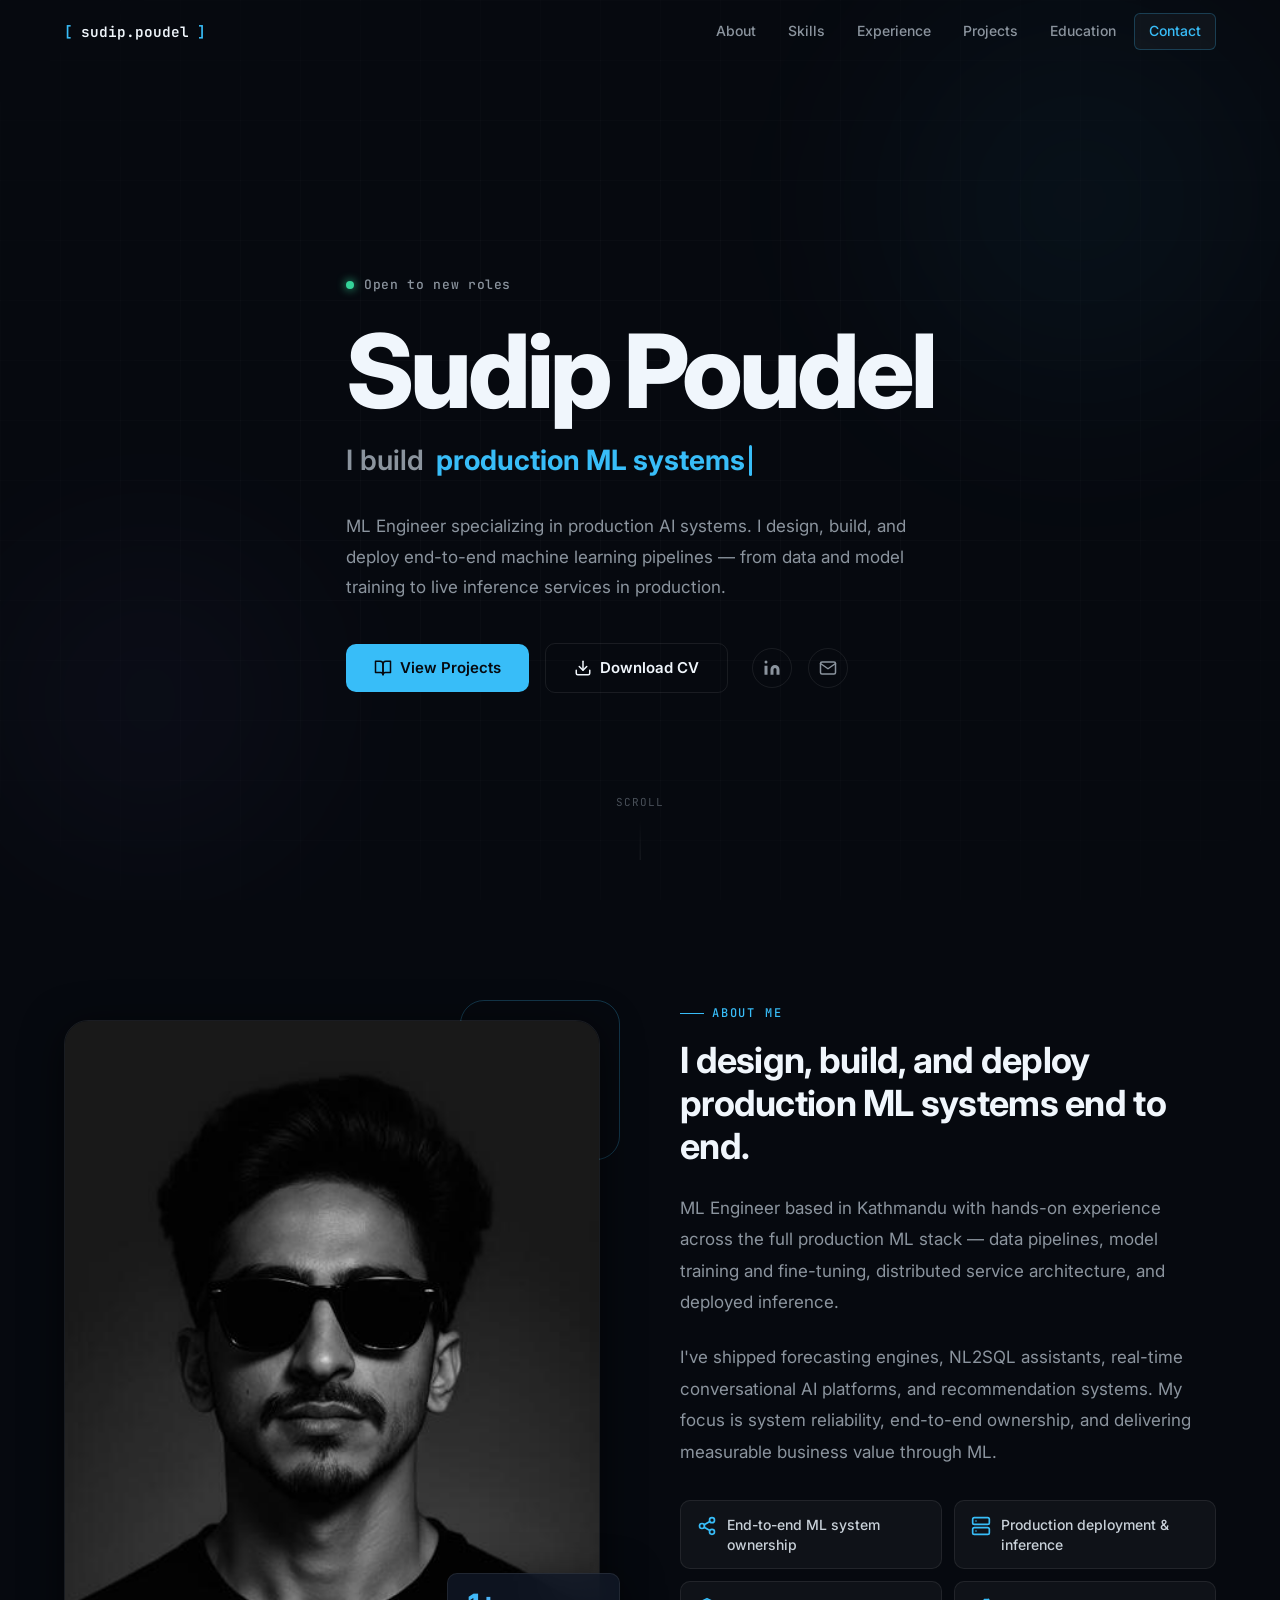
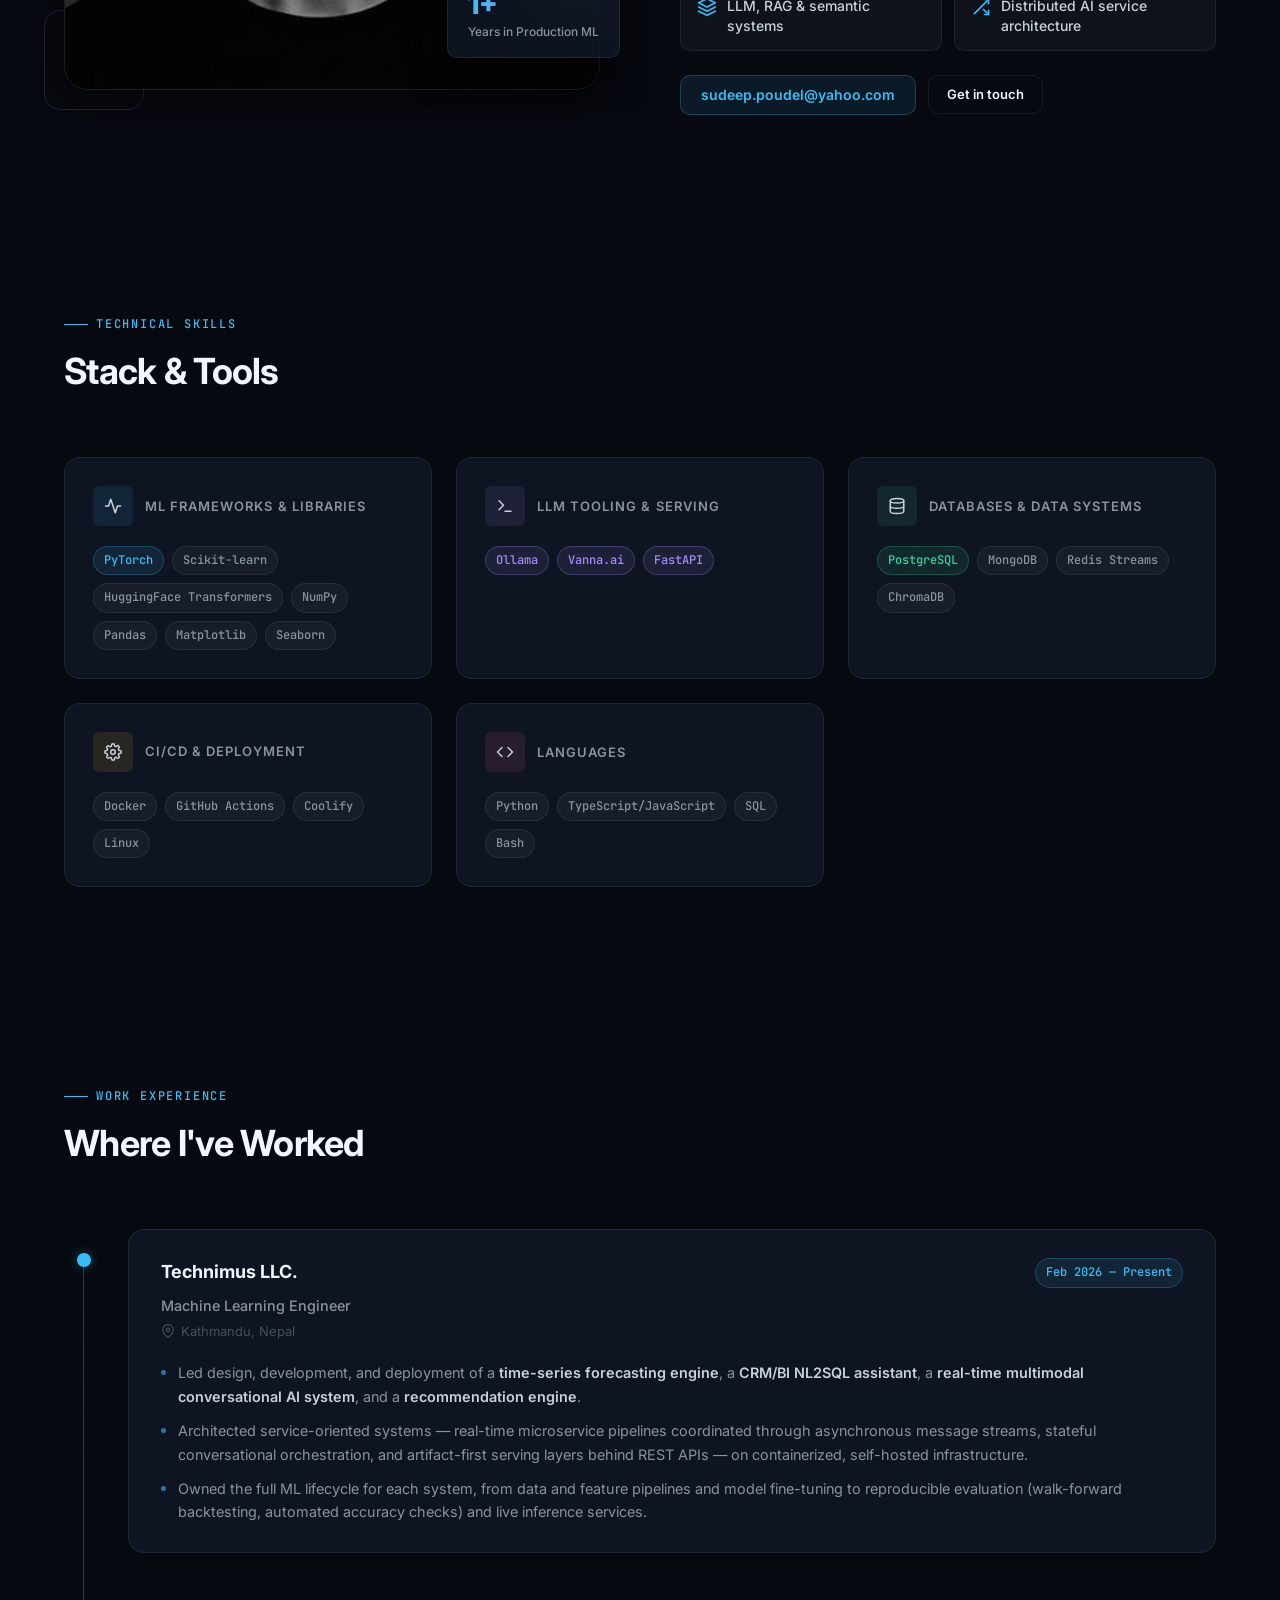
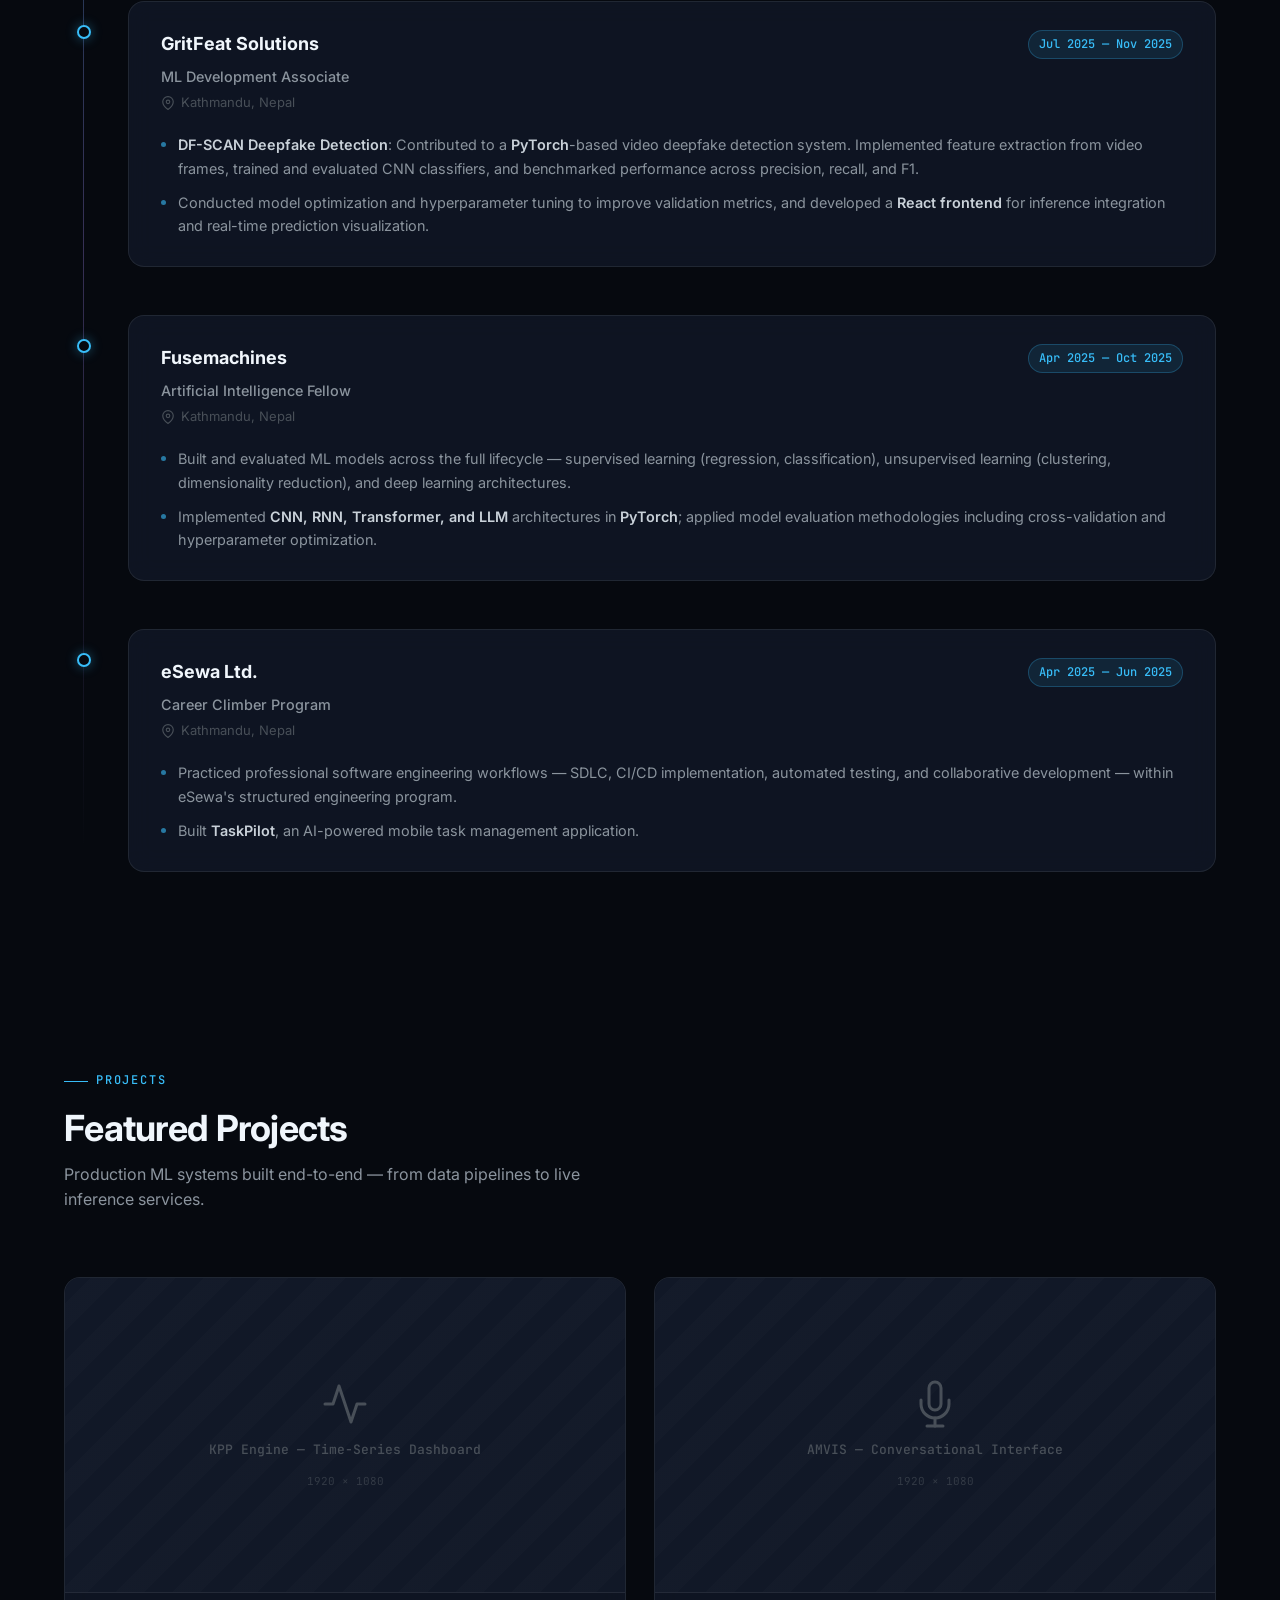
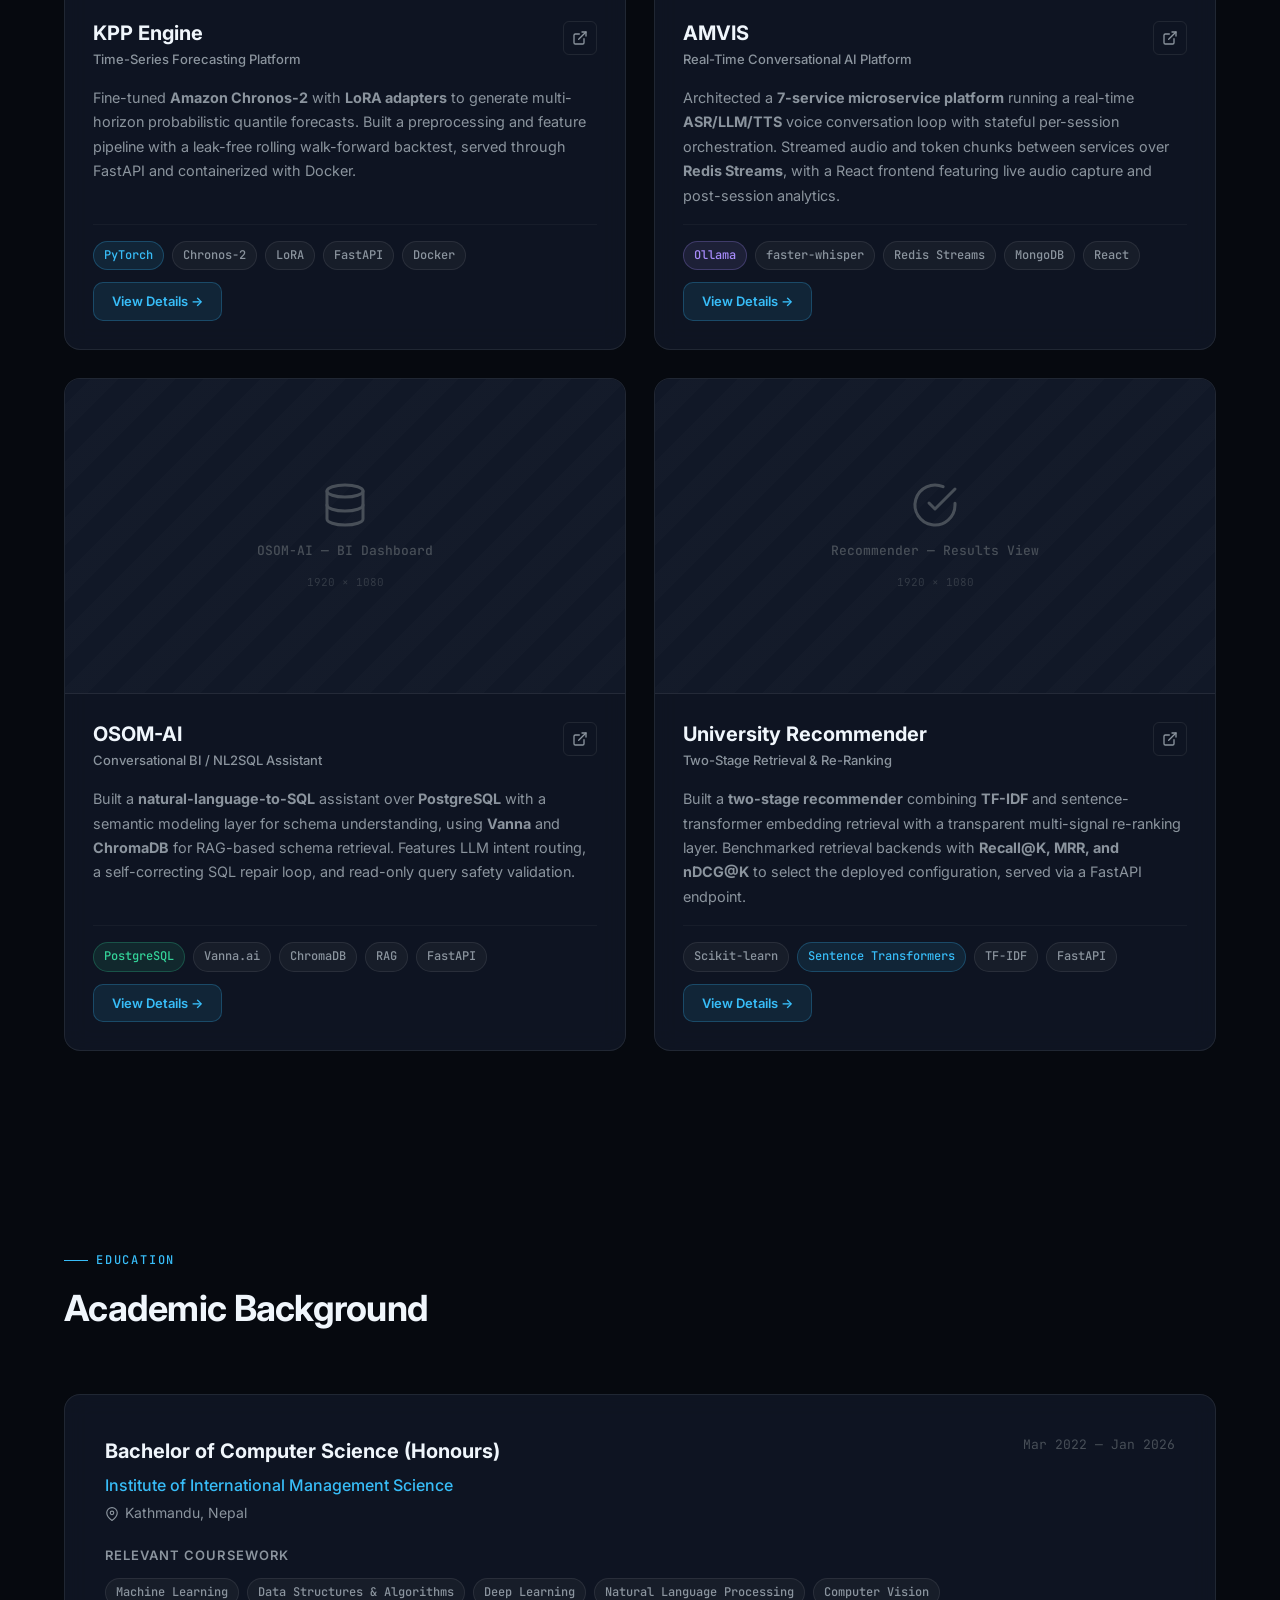
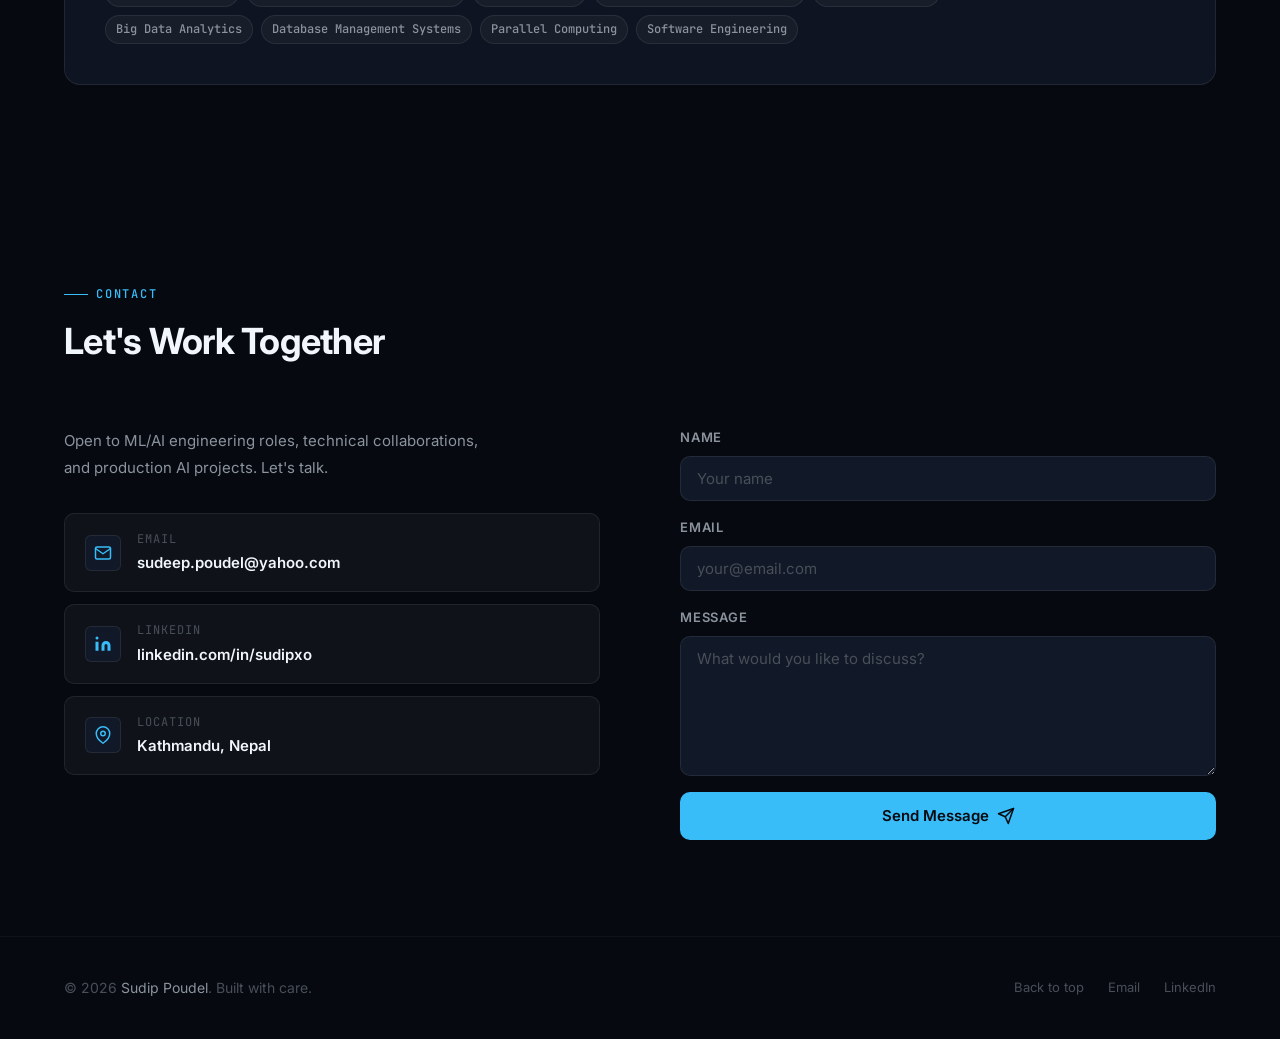
==== index.html @ c15c8e0a "Initial publish: portfolio site Static portfolio for Sudip Poudel — ML Engineer. Includes hero, abou" ====
<!DOCTYPE html>
<html lang="en">
<head>
  <meta charset="UTF-8" />
  <meta name="viewport" content="width=device-width, initial-scale=1.0" />
  <title>Sudip Poudel — Machine Learning Engineer</title>
  <meta name="description" content="ML Engineer specializing in production AI systems — forecasting, NL2SQL, RAG, conversational AI, and recommendation systems. Based in Kathmandu, Nepal." />
  <meta property="og:title" content="Sudip Poudel — Machine Learning Engineer" />
  <meta property="og:description" content="ML Engineer specializing in production AI systems — forecasting, NL2SQL, RAG, conversational AI, and recommendation systems." />
  <meta property="og:type" content="website" />
  <meta property="og:url" content="https://sudipx0.github.io/portfolio" />
  <link rel="preconnect" href="https://fonts.googleapis.com" />
  <link rel="preconnect" href="https://fonts.gstatic.com" crossorigin />
  <link href="https://fonts.googleapis.com/css2?family=Inter:wght@400;500;600;700;800&family=JetBrains+Mono:wght@400;500;600&display=swap" rel="stylesheet" />
  <link rel="stylesheet" href="css/style.css" />
</head>
<body>

  <!-- ============================================================
       NAVIGATION
       ============================================================ -->
  <nav class="nav" id="nav">
    <div class="nav-inner">
      <a href="#hero" class="nav-logo">
        <span class="bracket">[</span>sudip.poudel<span class="bracket">]</span>
      </a>
      <div class="nav-links">
        <a href="#about">About</a>
        <a href="#skills">Skills</a>
        <a href="#experience">Experience</a>
        <a href="#projects">Projects</a>
        <a href="#education">Education</a>
        <a href="#contact" class="nav-cta">Contact</a>
      </div>
      <button class="nav-mobile-toggle" aria-label="Toggle menu">
        <span></span><span></span><span></span>
      </button>
    </div>
  </nav>

  <!-- Mobile Menu -->
  <div class="mobile-menu">
    <a href="#about">About</a>
    <a href="#skills">Skills</a>
    <a href="#experience">Experience</a>
    <a href="#projects">Projects</a>
    <a href="#education">Education</a>
    <a href="#contact">Contact</a>
  </div>

  <!-- ============================================================
       HERO
       ============================================================ -->
  <section id="hero">
    <div class="hero-bg">
      <div class="hero-grid"></div>
      <div class="hero-orb hero-orb-1"></div>
      <div class="hero-orb hero-orb-2"></div>
    </div>

    <div class="container">
      <div class="hero-content">
        <div class="hero-eyebrow">
          <span class="hero-eyebrow-dot"></span>
          <span class="hero-eyebrow-text">Open to new roles</span>
        </div>

        <h1 class="hero-name">Sudip Poudel</h1>

        <div class="hero-role-wrap">
          <span class="hero-role-prefix">I build</span>
          <span class="hero-role">
            <span id="typewriter">ML Engineer</span>
            <span class="cursor"></span>
          </span>
        </div>

        <p class="hero-description">
          ML Engineer specializing in production AI systems. I design, build, and deploy end-to-end machine learning pipelines — from data and model training to live inference services in production.
        </p>

        <div class="hero-actions">
          <a href="#projects" class="btn btn-primary">
            <svg xmlns="http://www.w3.org/2000/svg" width="18" height="18" viewBox="0 0 24 24" fill="none" stroke="currentColor" stroke-width="2" stroke-linecap="round" stroke-linejoin="round"><path d="M2 3h6a4 4 0 0 1 4 4v14a3 3 0 0 0-3-3H2z"/><path d="M22 3h-6a4 4 0 0 0-4 4v14a3 3 0 0 1 3-3h7z"/></svg>
            View Projects
          </a>
          <a href="SudipPoudel_CV.pdf" download class="btn btn-outline">
            <svg xmlns="http://www.w3.org/2000/svg" width="18" height="18" viewBox="0 0 24 24" fill="none" stroke="currentColor" stroke-width="2" stroke-linecap="round" stroke-linejoin="round"><path d="M21 15v4a2 2 0 0 1-2 2H5a2 2 0 0 1-2-2v-4"/><polyline points="7 10 12 15 17 10"/><line x1="12" y1="15" x2="12" y2="3"/></svg>
            Download CV
          </a>
          <div class="hero-links">
            <a href="https://www.linkedin.com/in/sudipxo/" target="_blank" rel="noopener" class="hero-link" aria-label="LinkedIn">
              <svg xmlns="http://www.w3.org/2000/svg" viewBox="0 0 24 24" fill="currentColor"><path d="M16 8a6 6 0 0 1 6 6v7h-4v-7a2 2 0 0 0-2-2 2 2 0 0 0-2 2v7h-4v-7a6 6 0 0 1 6-6z"/><rect x="2" y="9" width="4" height="12"/><circle cx="4" cy="4" r="2"/></svg>
            </a>
            <a href="mailto:sudeep.poudel@yahoo.com" class="hero-link" aria-label="Email">
              <svg xmlns="http://www.w3.org/2000/svg" viewBox="0 0 24 24" fill="none" stroke="currentColor" stroke-width="2" stroke-linecap="round" stroke-linejoin="round"><path d="M4 4h16c1.1 0 2 .9 2 2v12c0 1.1-.9 2-2 2H4c-1.1 0-2-.9-2-2V6c0-1.1.9-2 2-2z"/><polyline points="22,6 12,13 2,6"/></svg>
            </a>
          </div>
        </div>
      </div>
    </div>

    <div class="scroll-indicator">
      <span>Scroll</span>
      <div class="scroll-indicator-line"></div>
    </div>
  </section>

  <!-- ============================================================
       ABOUT
       ============================================================ -->
  <section id="about" class="section">
    <div class="container">
      <div class="about-grid">

        <div class="about-image-wrap fade-in">
          <div class="about-image-frame">
            <img src="assets/mugshot.jpeg" alt="Sudip Poudel" />
          </div>
          <div class="about-image-decoration"></div>
          <div class="about-image-decoration-2"></div>
          <div class="about-stat-badge">
            <div class="about-stat-value gradient-text">1+</div>
            <div class="about-stat-label">Years in Production ML</div>
          </div>
        </div>

        <div class="about-content">
          <div>
            <div class="section-label">About Me</div>
            <h2 class="heading fade-up">I design, build, and deploy production ML systems end to end.</h2>
          </div>

          <p class="about-text fade-up stagger-1">
            ML Engineer based in Kathmandu with hands-on experience across the full production ML stack — data pipelines, model training and fine-tuning, distributed service architecture, and deployed inference.
          </p>

          <p class="about-text fade-up stagger-2">
            I've shipped forecasting engines, NL2SQL assistants, real-time conversational AI platforms, and recommendation systems. My focus is system reliability, end-to-end ownership, and delivering measurable business value through ML.
          </p>

          <div class="about-highlights fade-up stagger-3">
            <div class="about-highlight">
              <svg class="about-highlight-icon" xmlns="http://www.w3.org/2000/svg" viewBox="0 0 24 24" fill="none" stroke="currentColor" stroke-width="2" stroke-linecap="round" stroke-linejoin="round"><circle cx="18" cy="5" r="3"/><circle cx="6" cy="12" r="3"/><circle cx="18" cy="19" r="3"/><line x1="8.59" y1="13.51" x2="15.42" y2="17.49"/><line x1="15.41" y1="6.51" x2="8.59" y2="10.49"/></svg>
              <span class="about-highlight-text">End-to-end ML system ownership</span>
            </div>
            <div class="about-highlight">
              <svg class="about-highlight-icon" xmlns="http://www.w3.org/2000/svg" viewBox="0 0 24 24" fill="none" stroke="currentColor" stroke-width="2" stroke-linecap="round" stroke-linejoin="round"><rect x="2" y="2" width="20" height="8" rx="2" ry="2"/><rect x="2" y="14" width="20" height="8" rx="2" ry="2"/><line x1="6" y1="6" x2="6.01" y2="6"/><line x1="6" y1="18" x2="6.01" y2="18"/></svg>
              <span class="about-highlight-text">Production deployment &amp; inference</span>
            </div>
            <div class="about-highlight">
              <svg class="about-highlight-icon" xmlns="http://www.w3.org/2000/svg" viewBox="0 0 24 24" fill="none" stroke="currentColor" stroke-width="2" stroke-linecap="round" stroke-linejoin="round"><path d="M12 2L2 7l10 5 10-5-10-5z"/><path d="M2 17l10 5 10-5"/><path d="M2 12l10 5 10-5"/></svg>
              <span class="about-highlight-text">LLM, RAG &amp; semantic systems</span>
            </div>
            <div class="about-highlight">
              <svg class="about-highlight-icon" xmlns="http://www.w3.org/2000/svg" viewBox="0 0 24 24" fill="none" stroke="currentColor" stroke-width="2" stroke-linecap="round" stroke-linejoin="round"><polyline points="16 3 21 3 21 8"/><line x1="4" y1="20" x2="21" y2="3"/><polyline points="21 16 21 21 16 21"/><line x1="15" y1="15" x2="21" y2="21"/></svg>
              <span class="about-highlight-text">Distributed AI service architecture</span>
            </div>
          </div>

          <div class="hero-links fade-up stagger-4" style="margin: 0; gap: 12px; flex-wrap: wrap;">
            <a href="mailto:sudeep.poudel@yahoo.com" class="btn btn-ghost">
              sudeep.poudel@yahoo.com
            </a>
            <a href="#contact" class="btn btn-outline btn-sm">Get in touch</a>
          </div>
        </div>

      </div>
    </div>
  </section>

  <!-- ============================================================
       SKILLS
       ============================================================ -->
  <section id="skills" class="section">
    <div class="container">
      <div class="section-header">
        <div class="section-label">Technical Skills</div>
        <h2 class="heading fade-up">Stack &amp; Tools</h2>
      </div>

      <div class="skills-grid">
        <div class="card skill-card fade-up stagger-1">
          <div class="skill-card-header">
            <div class="skill-icon skill-icon-cyan">
              <svg xmlns="http://www.w3.org/2000/svg" width="18" height="18" viewBox="0 0 24 24" fill="none" stroke="currentColor" stroke-width="2" stroke-linecap="round" stroke-linejoin="round"><polyline points="22 12 18 12 15 21 9 3 6 12 2 12"/></svg>
            </div>
            <span class="skill-category">ML Frameworks &amp; Libraries</span>
          </div>
          <div class="skill-items">
            <span class="badge badge-cyan">PyTorch</span>
            <span class="badge">Scikit-learn</span>
            <span class="badge">HuggingFace Transformers</span>
            <span class="badge">NumPy</span>
            <span class="badge">Pandas</span>
            <span class="badge">Matplotlib</span>
            <span class="badge">Seaborn</span>
          </div>
        </div>

        <div class="card skill-card fade-up stagger-2">
          <div class="skill-card-header">
            <div class="skill-icon skill-icon-violet">
              <svg xmlns="http://www.w3.org/2000/svg" width="18" height="18" viewBox="0 0 24 24" fill="none" stroke="currentColor" stroke-width="2" stroke-linecap="round" stroke-linejoin="round"><polyline points="4 17 10 11 4 5"/><line x1="12" y1="19" x2="20" y2="19"/></svg>
            </div>
            <span class="skill-category">LLM Tooling &amp; Serving</span>
          </div>
          <div class="skill-items">
            <span class="badge badge-violet">Ollama</span>
            <span class="badge badge-violet">Vanna.ai</span>
            <span class="badge badge-violet">FastAPI</span>
          </div>
        </div>

        <div class="card skill-card fade-up stagger-3">
          <div class="skill-card-header">
            <div class="skill-icon skill-icon-emerald">
              <svg xmlns="http://www.w3.org/2000/svg" width="18" height="18" viewBox="0 0 24 24" fill="none" stroke="currentColor" stroke-width="2" stroke-linecap="round" stroke-linejoin="round"><ellipse cx="12" cy="5" rx="9" ry="3"/><path d="M21 12c0 1.66-4 3-9 3s-9-1.34-9-3"/><path d="M3 5v14c0 1.66 4 3 9 3s9-1.34 9-3V5"/></svg>
            </div>
            <span class="skill-category">Databases &amp; Data Systems</span>
          </div>
          <div class="skill-items">
            <span class="badge badge-emerald">PostgreSQL</span>
            <span class="badge">MongoDB</span>
            <span class="badge">Redis Streams</span>
            <span class="badge">ChromaDB</span>
          </div>
        </div>

        <div class="card skill-card fade-up stagger-4">
          <div class="skill-card-header">
            <div class="skill-icon skill-icon-amber">
              <svg xmlns="http://www.w3.org/2000/svg" width="18" height="18" viewBox="0 0 24 24" fill="none" stroke="currentColor" stroke-width="2" stroke-linecap="round" stroke-linejoin="round"><circle cx="12" cy="12" r="3"/><path d="M19.4 15a1.65 1.65 0 0 0 .33 1.82l.06.06a2 2 0 0 1-2.83 2.83l-.06-.06a1.65 1.65 0 0 0-1.82-.33 1.65 1.65 0 0 0-1 1.51V21a2 2 0 0 1-4 0v-.09A1.65 1.65 0 0 0 9 19.4a1.65 1.65 0 0 0-1.82.33l-.06.06a2 2 0 0 1-2.83-2.83l.06-.06A1.65 1.65 0 0 0 4.68 15a1.65 1.65 0 0 0-1.51-1H3a2 2 0 0 1 0-4h.09A1.65 1.65 0 0 0 4.6 9a1.65 1.65 0 0 0-.33-1.82l-.06-.06a2 2 0 0 1 2.83-2.83l.06.06A1.65 1.65 0 0 0 9 4.68a1.65 1.65 0 0 0 1-1.51V3a2 2 0 0 1 4 0v.09a1.65 1.65 0 0 0 1 1.51 1.65 1.65 0 0 0 1.82-.33l.06-.06a2 2 0 0 1 2.83 2.83l-.06.06A1.65 1.65 0 0 0 19.4 9a1.65 1.65 0 0 0 1.51 1H21a2 2 0 0 1 0 4h-.09a1.65 1.65 0 0 0-1.51 1z"/></svg>
            </div>
            <span class="skill-category">CI/CD &amp; Deployment</span>
          </div>
          <div class="skill-items">
            <span class="badge">Docker</span>
            <span class="badge">GitHub Actions</span>
            <span class="badge">Coolify</span>
            <span class="badge">Linux</span>
          </div>
        </div>

        <div class="card skill-card fade-up stagger-1">
          <div class="skill-card-header">
            <div class="skill-icon skill-icon-rose">
              <svg xmlns="http://www.w3.org/2000/svg" width="18" height="18" viewBox="0 0 24 24" fill="none" stroke="currentColor" stroke-width="2" stroke-linecap="round" stroke-linejoin="round"><polyline points="16 18 22 12 16 6"/><polyline points="8 6 2 12 8 18"/></svg>
            </div>
            <span class="skill-category">Languages</span>
          </div>
          <div class="skill-items">
            <span class="badge">Python</span>
            <span class="badge">TypeScript/JavaScript</span>
            <span class="badge">SQL</span>
            <span class="badge">Bash</span>
          </div>
        </div>
      </div>
    </div>
  </section>

  <!-- ============================================================
       EXPERIENCE
       ============================================================ -->
  <section id="experience" class="section">
    <div class="container">
      <div class="section-header">
        <div class="section-label">Work Experience</div>
        <h2 class="heading fade-up">Where I've Worked</h2>
      </div>

      <div class="experience-list">

        <!-- Technimus -->
        <div class="exp-item fade-up">
          <div class="exp-dot-wrap">
            <div class="exp-dot current"></div>
          </div>
          <div class="card exp-card">
            <div class="exp-header">
              <span class="exp-company">Technimus LLC.</span>
              <span class="exp-period">Feb 2026 — Present</span>
            </div>
            <div class="exp-role">Machine Learning Engineer</div>
            <div class="exp-location">
              <svg xmlns="http://www.w3.org/2000/svg" width="14" height="14" viewBox="0 0 24 24" fill="none" stroke="currentColor" stroke-width="2" stroke-linecap="round" stroke-linejoin="round"><path d="M21 10c0 7-9 13-9 13s-9-6-9-13a9 9 0 0 1 18 0z"/><circle cx="12" cy="10" r="3"/></svg>
              Kathmandu, Nepal
            </div>
            <div class="exp-bullets">
              <div class="exp-bullet">Led design, development, and deployment of a <strong>time-series forecasting engine</strong>, a <strong>CRM/BI NL2SQL assistant</strong>, a <strong>real-time multimodal conversational AI system</strong>, and a <strong>recommendation engine</strong>.</div>
              <div class="exp-bullet">Architected service-oriented systems — real-time microservice pipelines coordinated through asynchronous message streams, stateful conversational orchestration, and artifact-first serving layers behind REST APIs — on containerized, self-hosted infrastructure.</div>
              <div class="exp-bullet">Owned the full ML lifecycle for each system, from data and feature pipelines and model fine-tuning to reproducible evaluation (walk-forward backtesting, automated accuracy checks) and live inference services.</div>
            </div>
          </div>
        </div>

        <!-- GritFeat -->
        <div class="exp-item fade-up stagger-1">
          <div class="exp-dot-wrap">
            <div class="exp-dot"></div>
          </div>
          <div class="card exp-card">
            <div class="exp-header">
              <span class="exp-company">GritFeat Solutions</span>
              <span class="exp-period">Jul 2025 — Nov 2025</span>
            </div>
            <div class="exp-role">ML Development Associate</div>
            <div class="exp-location">
              <svg xmlns="http://www.w3.org/2000/svg" width="14" height="14" viewBox="0 0 24 24" fill="none" stroke="currentColor" stroke-width="2" stroke-linecap="round" stroke-linejoin="round"><path d="M21 10c0 7-9 13-9 13s-9-6-9-13a9 9 0 0 1 18 0z"/><circle cx="12" cy="10" r="3"/></svg>
              Kathmandu, Nepal
            </div>
            <div class="exp-bullets">
              <div class="exp-bullet"><strong>DF-SCAN Deepfake Detection</strong>: Contributed to a <strong>PyTorch</strong>-based video deepfake detection system. Implemented feature extraction from video frames, trained and evaluated CNN classifiers, and benchmarked performance across precision, recall, and F1.</div>
              <div class="exp-bullet">Conducted model optimization and hyperparameter tuning to improve validation metrics, and developed a <strong>React frontend</strong> for inference integration and real-time prediction visualization.</div>
            </div>
          </div>
        </div>

        <!-- Fusemachines -->
        <div class="exp-item fade-up stagger-2">
          <div class="exp-dot-wrap">
            <div class="exp-dot"></div>
          </div>
          <div class="card exp-card">
            <div class="exp-header">
              <span class="exp-company">Fusemachines</span>
              <span class="exp-period">Apr 2025 — Oct 2025</span>
            </div>
            <div class="exp-role">Artificial Intelligence Fellow</div>
            <div class="exp-location">
              <svg xmlns="http://www.w3.org/2000/svg" width="14" height="14" viewBox="0 0 24 24" fill="none" stroke="currentColor" stroke-width="2" stroke-linecap="round" stroke-linejoin="round"><path d="M21 10c0 7-9 13-9 13s-9-6-9-13a9 9 0 0 1 18 0z"/><circle cx="12" cy="10" r="3"/></svg>
              Kathmandu, Nepal
            </div>
            <div class="exp-bullets">
              <div class="exp-bullet">Built and evaluated ML models across the full lifecycle — supervised learning (regression, classification), unsupervised learning (clustering, dimensionality reduction), and deep learning architectures.</div>
              <div class="exp-bullet">Implemented <strong>CNN, RNN, Transformer, and LLM</strong> architectures in <strong>PyTorch</strong>; applied model evaluation methodologies including cross-validation and hyperparameter optimization.</div>
            </div>
          </div>
        </div>

        <!-- eSewa -->
        <div class="exp-item fade-up stagger-3">
          <div class="exp-dot-wrap">
            <div class="exp-dot"></div>
          </div>
          <div class="card exp-card">
            <div class="exp-header">
              <span class="exp-company">eSewa Ltd.</span>
              <span class="exp-period">Apr 2025 — Jun 2025</span>
            </div>
            <div class="exp-role">Career Climber Program</div>
            <div class="exp-location">
              <svg xmlns="http://www.w3.org/2000/svg" width="14" height="14" viewBox="0 0 24 24" fill="none" stroke="currentColor" stroke-width="2" stroke-linecap="round" stroke-linejoin="round"><path d="M21 10c0 7-9 13-9 13s-9-6-9-13a9 9 0 0 1 18 0z"/><circle cx="12" cy="10" r="3"/></svg>
              Kathmandu, Nepal
            </div>
            <div class="exp-bullets">
              <div class="exp-bullet">Practiced professional software engineering workflows — SDLC, CI/CD implementation, automated testing, and collaborative development — within eSewa's structured engineering program.</div>
              <div class="exp-bullet">Built <strong>TaskPilot</strong>, an AI-powered mobile task management application.</div>
            </div>
          </div>
        </div>

      </div>
    </div>
  </section>

  <!-- ============================================================
       PROJECTS
       ============================================================ -->
  <section id="projects" class="section">
    <div class="container">
      <div class="section-header">
        <div class="section-label">Projects</div>
        <h2 class="heading fade-up">Featured Projects</h2>
        <p class="text-muted fade-up stagger-1" style="margin-top: 12px; max-width: 520px;">Production ML systems built end-to-end — from data pipelines to live inference services.</p>
      </div>

      <div class="projects-grid">

        <!-- KPP Engine -->
        <div class="card project-card fade-up stagger-1">
          <div class="project-card-img">
            <div class="img-placeholder">
              <svg xmlns="http://www.w3.org/2000/svg" viewBox="0 0 24 24" fill="none" stroke="currentColor" stroke-width="1.5" stroke-linecap="round" stroke-linejoin="round"><polyline points="22 12 18 12 15 21 9 3 6 12 2 12"/></svg>
              <span class="ph-label">KPP Engine — Time-Series Dashboard</span>
              <span class="ph-dims">1920 × 1080</span>
            </div>
          </div>
          <div class="project-card-body">
            <div class="project-card-header">
              <div>
                <div class="project-card-title">KPP Engine</div>
                <div class="project-card-subtitle">Time-Series Forecasting Platform</div>
              </div>
              <div class="project-card-links">
                <a href="projects/kpp/" class="project-card-link" title="View Project">
                  <svg xmlns="http://www.w3.org/2000/svg" viewBox="0 0 24 24" fill="none" stroke="currentColor" stroke-width="2" stroke-linecap="round" stroke-linejoin="round"><path d="M18 13v6a2 2 0 0 1-2 2H5a2 2 0 0 1-2-2V8a2 2 0 0 1 2-2h6"/><polyline points="15 3 21 3 21 9"/><line x1="10" y1="14" x2="21" y2="3"/></svg>
                </a>
              </div>
            </div>
            <p class="project-card-desc">Fine-tuned <strong>Amazon Chronos-2</strong> with <strong>LoRA adapters</strong> to generate multi-horizon probabilistic quantile forecasts. Built a preprocessing and feature pipeline with a leak-free rolling walk-forward backtest, served through FastAPI and containerized with Docker.</p>
            <div class="project-card-footer">
              <div class="tag-group">
                <span class="badge badge-cyan">PyTorch</span>
                <span class="badge">Chronos-2</span>
                <span class="badge">LoRA</span>
                <span class="badge">FastAPI</span>
                <span class="badge">Docker</span>
              </div>
              <a href="projects/kpp/" class="btn btn-ghost btn-sm">View Details →</a>
            </div>
          </div>
        </div>

        <!-- AMVIS -->
        <div class="card project-card fade-up stagger-2">
          <div class="project-card-img">
            <div class="img-placeholder">
              <svg xmlns="http://www.w3.org/2000/svg" viewBox="0 0 24 24" fill="none" stroke="currentColor" stroke-width="1.5" stroke-linecap="round" stroke-linejoin="round"><path d="M12 1a3 3 0 0 0-3 3v8a3 3 0 0 0 6 0V4a3 3 0 0 0-3-3z"/><path d="M19 10v2a7 7 0 0 1-14 0v-2"/><line x1="12" y1="19" x2="12" y2="23"/><line x1="8" y1="23" x2="16" y2="23"/></svg>
              <span class="ph-label">AMVIS — Conversational Interface</span>
              <span class="ph-dims">1920 × 1080</span>
            </div>
          </div>
          <div class="project-card-body">
            <div class="project-card-header">
              <div>
                <div class="project-card-title">AMVIS</div>
                <div class="project-card-subtitle">Real-Time Conversational AI Platform</div>
              </div>
              <div class="project-card-links">
                <a href="projects/amvis/" class="project-card-link" title="View Project">
                  <svg xmlns="http://www.w3.org/2000/svg" viewBox="0 0 24 24" fill="none" stroke="currentColor" stroke-width="2" stroke-linecap="round" stroke-linejoin="round"><path d="M18 13v6a2 2 0 0 1-2 2H5a2 2 0 0 1-2-2V8a2 2 0 0 1 2-2h6"/><polyline points="15 3 21 3 21 9"/><line x1="10" y1="14" x2="21" y2="3"/></svg>
                </a>
              </div>
            </div>
            <p class="project-card-desc">Architected a <strong>7-service microservice platform</strong> running a real-time <strong>ASR/LLM/TTS</strong> voice conversation loop with stateful per-session orchestration. Streamed audio and token chunks between services over <strong>Redis Streams</strong>, with a React frontend featuring live audio capture and post-session analytics.</p>
            <div class="project-card-footer">
              <div class="tag-group">
                <span class="badge badge-violet">Ollama</span>
                <span class="badge">faster-whisper</span>
                <span class="badge">Redis Streams</span>
                <span class="badge">MongoDB</span>
                <span class="badge">React</span>
              </div>
              <a href="projects/amvis/" class="btn btn-ghost btn-sm">View Details →</a>
            </div>
          </div>
        </div>

        <!-- OSOM-AI -->
        <div class="card project-card fade-up stagger-3">
          <div class="project-card-img">
            <div class="img-placeholder">
              <svg xmlns="http://www.w3.org/2000/svg" viewBox="0 0 24 24" fill="none" stroke="currentColor" stroke-width="1.5" stroke-linecap="round" stroke-linejoin="round"><ellipse cx="12" cy="5" rx="9" ry="3"/><path d="M21 12c0 1.66-4 3-9 3s-9-1.34-9-3"/><path d="M3 5v14c0 1.66 4 3 9 3s9-1.34 9-3V5"/></svg>
              <span class="ph-label">OSOM-AI — BI Dashboard</span>
              <span class="ph-dims">1920 × 1080</span>
            </div>
          </div>
          <div class="project-card-body">
            <div class="project-card-header">
              <div>
                <div class="project-card-title">OSOM-AI</div>
                <div class="project-card-subtitle">Conversational BI / NL2SQL Assistant</div>
              </div>
              <div class="project-card-links">
                <a href="projects/osom/" class="project-card-link" title="View Project">
                  <svg xmlns="http://www.w3.org/2000/svg" viewBox="0 0 24 24" fill="none" stroke="currentColor" stroke-width="2" stroke-linecap="round" stroke-linejoin="round"><path d="M18 13v6a2 2 0 0 1-2 2H5a2 2 0 0 1-2-2V8a2 2 0 0 1 2-2h6"/><polyline points="15 3 21 3 21 9"/><line x1="10" y1="14" x2="21" y2="3"/></svg>
                </a>
              </div>
            </div>
            <p class="project-card-desc">Built a <strong>natural-language-to-SQL</strong> assistant over <strong>PostgreSQL</strong> with a semantic modeling layer for schema understanding, using <strong>Vanna</strong> and <strong>ChromaDB</strong> for RAG-based schema retrieval. Features LLM intent routing, a self-correcting SQL repair loop, and read-only query safety validation.</p>
            <div class="project-card-footer">
              <div class="tag-group">
                <span class="badge badge-emerald">PostgreSQL</span>
                <span class="badge">Vanna.ai</span>
                <span class="badge">ChromaDB</span>
                <span class="badge">RAG</span>
                <span class="badge">FastAPI</span>
              </div>
              <a href="projects/osom/" class="btn btn-ghost btn-sm">View Details →</a>
            </div>
          </div>
        </div>

        <!-- University Recommender -->
        <div class="card project-card fade-up stagger-4">
          <div class="project-card-img">
            <div class="img-placeholder">
              <svg xmlns="http://www.w3.org/2000/svg" viewBox="0 0 24 24" fill="none" stroke="currentColor" stroke-width="1.5" stroke-linecap="round" stroke-linejoin="round"><path d="M22 11.08V12a10 10 0 1 1-5.93-9.14"/><polyline points="22 4 12 14.01 9 11.01"/></svg>
              <span class="ph-label">Recommender — Results View</span>
              <span class="ph-dims">1920 × 1080</span>
            </div>
          </div>
          <div class="project-card-body">
            <div class="project-card-header">
              <div>
                <div class="project-card-title">University Recommender</div>
                <div class="project-card-subtitle">Two-Stage Retrieval &amp; Re-Ranking</div>
              </div>
              <div class="project-card-links">
                <a href="projects/recommender/" class="project-card-link" title="View Project">
                  <svg xmlns="http://www.w3.org/2000/svg" viewBox="0 0 24 24" fill="none" stroke="currentColor" stroke-width="2" stroke-linecap="round" stroke-linejoin="round"><path d="M18 13v6a2 2 0 0 1-2 2H5a2 2 0 0 1-2-2V8a2 2 0 0 1 2-2h6"/><polyline points="15 3 21 3 21 9"/><line x1="10" y1="14" x2="21" y2="3"/></svg>
                </a>
              </div>
            </div>
            <p class="project-card-desc">Built a <strong>two-stage recommender</strong> combining <strong>TF-IDF</strong> and sentence-transformer embedding retrieval with a transparent multi-signal re-ranking layer. Benchmarked retrieval backends with <strong>Recall@K, MRR, and nDCG@K</strong> to select the deployed configuration, served via a FastAPI endpoint.</p>
            <div class="project-card-footer">
              <div class="tag-group">
                <span class="badge">Scikit-learn</span>
                <span class="badge badge-cyan">Sentence Transformers</span>
                <span class="badge">TF-IDF</span>
                <span class="badge">FastAPI</span>
              </div>
              <a href="projects/recommender/" class="btn btn-ghost btn-sm">View Details →</a>
            </div>
          </div>
        </div>

      </div>
    </div>
  </section>

  <!-- ============================================================
       EDUCATION
       ============================================================ -->
  <section id="education" class="section">
    <div class="container">
      <div class="section-header">
        <div class="section-label">Education</div>
        <h2 class="heading fade-up">Academic Background</h2>
      </div>

      <div class="card education-card fade-up stagger-1">
        <div>
          <div class="edu-degree">Bachelor of Computer Science (Honours)</div>
          <div class="edu-institution">Institute of International Management Science</div>
          <div class="edu-location">
            <svg xmlns="http://www.w3.org/2000/svg" width="14" height="14" viewBox="0 0 24 24" fill="none" stroke="currentColor" stroke-width="2" stroke-linecap="round" stroke-linejoin="round"><path d="M21 10c0 7-9 13-9 13s-9-6-9-13a9 9 0 0 1 18 0z"/><circle cx="12" cy="10" r="3"/></svg>
            Kathmandu, Nepal
          </div>
          <div class="edu-coursework-title">Relevant Coursework</div>
          <div class="tag-group">
            <span class="badge">Machine Learning</span>
            <span class="badge">Data Structures &amp; Algorithms</span>
            <span class="badge">Deep Learning</span>
            <span class="badge">Natural Language Processing</span>
            <span class="badge">Computer Vision</span>
            <span class="badge">Big Data Analytics</span>
            <span class="badge">Database Management Systems</span>
            <span class="badge">Parallel Computing</span>
            <span class="badge">Software Engineering</span>
          </div>
        </div>
        <div>
          <div class="edu-period">Mar 2022 — Jan 2026</div>
        </div>
      </div>
    </div>
  </section>

  <!-- ============================================================
       CONTACT
       ============================================================ -->
  <section id="contact" class="section">
    <div class="container">
      <div class="section-header">
        <div class="section-label">Contact</div>
        <h2 class="heading fade-up">Let's Work Together</h2>
      </div>

      <div class="contact-grid">
        <div class="fade-up stagger-1">
          <p class="contact-tagline">
            Open to ML/AI engineering roles, technical collaborations, and production AI projects. Let's talk.
          </p>

          <div class="contact-links">
            <a href="mailto:sudeep.poudel@yahoo.com" class="contact-link-item">
              <div class="contact-link-icon">
                <svg xmlns="http://www.w3.org/2000/svg" viewBox="0 0 24 24" fill="none" stroke="currentColor" stroke-width="2" stroke-linecap="round" stroke-linejoin="round"><path d="M4 4h16c1.1 0 2 .9 2 2v12c0 1.1-.9 2-2 2H4c-1.1 0-2-.9-2-2V6c0-1.1.9-2 2-2z"/><polyline points="22,6 12,13 2,6"/></svg>
              </div>
              <div>
                <div class="contact-link-label">Email</div>
                <div class="contact-link-value">sudeep.poudel@yahoo.com</div>
              </div>
            </a>
            <a href="https://www.linkedin.com/in/sudipxo/" target="_blank" rel="noopener" class="contact-link-item">
              <div class="contact-link-icon">
                <svg xmlns="http://www.w3.org/2000/svg" viewBox="0 0 24 24" fill="currentColor"><path d="M16 8a6 6 0 0 1 6 6v7h-4v-7a2 2 0 0 0-2-2 2 2 0 0 0-2 2v7h-4v-7a6 6 0 0 1 6-6z"/><rect x="2" y="9" width="4" height="12"/><circle cx="4" cy="4" r="2"/></svg>
              </div>
              <div>
                <div class="contact-link-label">LinkedIn</div>
                <div class="contact-link-value">linkedin.com/in/sudipxo</div>
              </div>
            </a>
            <div class="contact-link-item" style="cursor: default;">
              <div class="contact-link-icon">
                <svg xmlns="http://www.w3.org/2000/svg" viewBox="0 0 24 24" fill="none" stroke="currentColor" stroke-width="2" stroke-linecap="round" stroke-linejoin="round"><path d="M21 10c0 7-9 13-9 13s-9-6-9-13a9 9 0 0 1 18 0z"/><circle cx="12" cy="10" r="3"/></svg>
              </div>
              <div>
                <div class="contact-link-label">Location</div>
                <div class="contact-link-value">Kathmandu, Nepal</div>
              </div>
            </div>
          </div>
        </div>

        <div class="fade-up stagger-2">
          <form class="contact-form" onsubmit="handleContact(event)">
            <div class="form-group">
              <label class="form-label" for="name">Name</label>
              <input class="form-input" type="text" id="name" name="name" placeholder="Your name" required />
            </div>
            <div class="form-group">
              <label class="form-label" for="email">Email</label>
              <input class="form-input" type="email" id="email" name="email" placeholder="your@email.com" required />
            </div>
            <div class="form-group">
              <label class="form-label" for="message">Message</label>
              <textarea class="form-textarea" id="message" name="message" placeholder="What would you like to discuss?" required></textarea>
            </div>
            <button type="submit" class="btn btn-primary" style="width: 100%; justify-content: center;">
              Send Message
              <svg xmlns="http://www.w3.org/2000/svg" width="18" height="18" viewBox="0 0 24 24" fill="none" stroke="currentColor" stroke-width="2" stroke-linecap="round" stroke-linejoin="round"><line x1="22" y1="2" x2="11" y2="13"/><polygon points="22 2 15 22 11 13 2 9 22 2"/></svg>
            </button>
          </form>
        </div>
      </div>
    </div>
  </section>

  <!-- ============================================================
       FOOTER
       ============================================================ -->
  <footer>
    <div class="container">
      <div class="footer-inner">
        <p class="footer-copy">© 2026 <span>Sudip Poudel</span>. Built with care.</p>
        <div class="footer-links">
          <a href="#hero">Back to top</a>
          <a href="mailto:sudeep.poudel@yahoo.com">Email</a>
          <a href="https://www.linkedin.com/in/sudipxo/" target="_blank" rel="noopener">LinkedIn</a>
        </div>
      </div>
    </div>
  </footer>

  <script src="js/main.js"></script>
  <script>
    function handleContact(e) {
      e.preventDefault();
      const name = document.getElementById('name').value;
      const email = document.getElementById('email').value;
      const message = document.getElementById('message').value;
      window.location.href = `mailto:sudeep.poudel@yahoo.com?subject=Portfolio Contact from ${encodeURIComponent(name)}&body=${encodeURIComponent(message + '\n\nFrom: ' + name + '\nEmail: ' + email)}`;
    }
  </script>
</body>
</html>
---- css/style.css ----
/* ============================================================
   DESIGN SYSTEM
   ============================================================ */
:root {
  --bg-0: #06090f;
  --bg-1: #0d1117;
  --bg-2: #111827;
  --bg-3: #1c2333;
  --bg-card: rgba(17, 24, 39, 0.8);
  --border-subtle: rgba(255, 255, 255, 0.04);
  --border-default: rgba(255, 255, 255, 0.08);
  --border-accent: rgba(56, 189, 248, 0.25);
  --cyan: #38bdf8;
  --cyan-dark: #0ea5e9;
  --cyan-dim: rgba(56, 189, 248, 0.1);
  --cyan-glow: rgba(56, 189, 248, 0.15);
  --violet: #a78bfa;
  --violet-dim: rgba(167, 139, 250, 0.1);
  --emerald: #34d399;
  --rose: #fb7185;
  --amber: #fbbf24;
  --text-0: #f0f6fc;
  --text-1: #c9d1d9;
  --text-2: #8b949e;
  --text-3: #484f58;
  --font-sans: 'Inter', system-ui, -apple-system, BlinkMacSystemFont, sans-serif;
  --font-mono: 'JetBrains Mono', 'Fira Code', monospace;
  --radius-sm: 6px;
  --radius-md: 10px;
  --radius-lg: 16px;
  --radius-xl: 24px;
  --shadow-sm: 0 1px 3px rgba(0, 0, 0, 0.4);
  --shadow-md: 0 4px 16px rgba(0, 0, 0, 0.5);
  --shadow-lg: 0 8px 40px rgba(0, 0, 0, 0.6);
  --shadow-cyan: 0 0 30px rgba(56, 189, 248, 0.12);
  --nav-h: 64px;
  --max-w: 1200px;
  --section-py: 96px;
}

/* ============================================================
   RESET & BASE
   ============================================================ */
*, *::before, *::after { box-sizing: border-box; margin: 0; padding: 0; }

html {
  scroll-behavior: smooth;
  -webkit-font-smoothing: antialiased;
}

body {
  background: var(--bg-0);
  color: var(--text-1);
  font-family: var(--font-sans);
  line-height: 1.6;
  overflow-x: hidden;
}

img { max-width: 100%; display: block; }
a { color: inherit; text-decoration: none; }
ul { list-style: none; }
button { cursor: pointer; border: none; background: none; font: inherit; }

/* ============================================================
   SCROLLBAR
   ============================================================ */
::-webkit-scrollbar { width: 6px; }
::-webkit-scrollbar-track { background: var(--bg-1); }
::-webkit-scrollbar-thumb { background: var(--bg-3); border-radius: 3px; }
::-webkit-scrollbar-thumb:hover { background: var(--text-3); }

/* ============================================================
   TYPOGRAPHY
   ============================================================ */
.display {
  font-size: clamp(3rem, 7vw, 5.5rem);
  font-weight: 800;
  line-height: 1.05;
  letter-spacing: -0.03em;
  color: var(--text-0);
}

.display-sm {
  font-size: clamp(2rem, 4vw, 3.5rem);
  font-weight: 700;
  line-height: 1.1;
  letter-spacing: -0.02em;
  color: var(--text-0);
}

.heading {
  font-size: clamp(1.5rem, 3vw, 2.25rem);
  font-weight: 700;
  line-height: 1.2;
  letter-spacing: -0.02em;
  color: var(--text-0);
}

.subheading {
  font-size: 1.125rem;
  font-weight: 600;
  color: var(--text-0);
}

.body-lg { font-size: 1.125rem; line-height: 1.75; }
.body-sm { font-size: 0.875rem; line-height: 1.6; }

.mono { font-family: var(--font-mono); }

.gradient-text {
  background: linear-gradient(135deg, var(--cyan) 0%, var(--violet) 100%);
  -webkit-background-clip: text;
  -webkit-text-fill-color: transparent;
  background-clip: text;
}

.text-cyan { color: var(--cyan); }
.text-violet { color: var(--violet); }
.text-muted { color: var(--text-2); }

/* ============================================================
   LAYOUT
   ============================================================ */
.container {
  max-width: var(--max-w);
  margin: 0 auto;
  padding: 0 24px;
}

.section {
  padding: var(--section-py) 0;
}

.section-label {
  display: inline-flex;
  align-items: center;
  gap: 8px;
  font-family: var(--font-mono);
  font-size: 0.75rem;
  font-weight: 500;
  letter-spacing: 0.15em;
  text-transform: uppercase;
  color: var(--cyan);
  margin-bottom: 16px;
}

.section-label::before {
  content: '';
  display: block;
  width: 24px;
  height: 1px;
  background: var(--cyan);
}

.section-header {
  margin-bottom: 64px;
}

/* ============================================================
   NAVIGATION
   ============================================================ */
.nav {
  position: fixed;
  top: 0;
  left: 0;
  right: 0;
  z-index: 100;
  height: var(--nav-h);
  display: flex;
  align-items: center;
  transition: background 0.3s ease, border-color 0.3s ease, box-shadow 0.3s ease;
  border-bottom: 1px solid transparent;
}

.nav.scrolled {
  background: rgba(6, 9, 15, 0.92);
  border-bottom-color: var(--border-default);
  backdrop-filter: blur(20px);
  -webkit-backdrop-filter: blur(20px);
  box-shadow: 0 1px 40px rgba(0, 0, 0, 0.4);
}

.nav-inner {
  max-width: var(--max-w);
  width: 100%;
  margin: 0 auto;
  padding: 0 24px;
  display: flex;
  align-items: center;
  justify-content: space-between;
}

.nav-logo {
  font-family: var(--font-mono);
  font-size: 0.9rem;
  font-weight: 600;
  color: var(--text-0);
  display: flex;
  align-items: center;
  gap: 8px;
}

.nav-logo .bracket { color: var(--cyan); }

.nav-links {
  display: flex;
  align-items: center;
  gap: 4px;
}

.nav-links a {
  padding: 6px 14px;
  font-size: 0.875rem;
  font-weight: 500;
  color: var(--text-2);
  border-radius: var(--radius-sm);
  transition: color 0.2s, background 0.2s;
}

.nav-links a:hover,
.nav-links a.active {
  color: var(--text-0);
  background: var(--border-subtle);
}

.nav-cta {
  padding: 8px 20px;
  background: var(--cyan-dim);
  border: 1px solid var(--border-accent);
  border-radius: var(--radius-sm);
  font-size: 0.875rem;
  font-weight: 600;
  color: var(--cyan) !important;
  transition: background 0.2s, box-shadow 0.2s !important;
}

.nav-cta:hover {
  background: rgba(56, 189, 248, 0.18) !important;
  box-shadow: var(--shadow-cyan) !important;
}

.nav-mobile-toggle {
  display: none;
  flex-direction: column;
  gap: 5px;
  padding: 8px;
  cursor: pointer;
}

.nav-mobile-toggle span {
  display: block;
  width: 22px;
  height: 2px;
  background: var(--text-1);
  border-radius: 2px;
  transition: all 0.3s ease;
}

.mobile-menu {
  display: none;
  position: fixed;
  top: var(--nav-h);
  left: 0;
  right: 0;
  background: rgba(6, 9, 15, 0.98);
  backdrop-filter: blur(20px);
  -webkit-backdrop-filter: blur(20px);
  border-bottom: 1px solid var(--border-default);
  padding: 16px 24px 24px;
  z-index: 99;
  flex-direction: column;
  gap: 4px;
}

.mobile-menu.open { display: flex; }

.mobile-menu a {
  padding: 12px 16px;
  font-size: 0.9375rem;
  font-weight: 500;
  color: var(--text-1);
  border-radius: var(--radius-sm);
  transition: background 0.2s;
}

.mobile-menu a:hover { background: var(--border-subtle); }

/* ============================================================
   BUTTONS
   ============================================================ */
.btn {
  display: inline-flex;
  align-items: center;
  gap: 8px;
  padding: 12px 28px;
  border-radius: var(--radius-md);
  font-size: 0.9375rem;
  font-weight: 600;
  transition: all 0.2s ease;
  cursor: pointer;
  border: none;
  text-decoration: none;
}

.btn-primary {
  background: var(--cyan);
  color: var(--bg-0);
}

.btn-primary:hover {
  background: var(--cyan-dark);
  transform: translateY(-1px);
  box-shadow: 0 8px 24px rgba(56, 189, 248, 0.3);
}

.btn-outline {
  background: transparent;
  color: var(--text-0);
  border: 1px solid var(--border-default);
}

.btn-outline:hover {
  background: var(--border-subtle);
  border-color: var(--text-3);
  transform: translateY(-1px);
}

.btn-ghost {
  background: var(--cyan-dim);
  border: 1px solid var(--border-accent);
  color: var(--cyan);
  padding: 8px 20px;
  font-size: 0.875rem;
}

.btn-ghost:hover {
  background: rgba(56, 189, 248, 0.18);
  box-shadow: var(--shadow-cyan);
  transform: translateY(-1px);
}

.btn-sm {
  padding: 8px 18px;
  font-size: 0.8125rem;
}

/* ============================================================
   CARDS
   ============================================================ */
.card {
  background: var(--bg-card);
  border: 1px solid var(--border-default);
  border-radius: var(--radius-lg);
  backdrop-filter: blur(12px);
  -webkit-backdrop-filter: blur(12px);
  transition: border-color 0.3s, box-shadow 0.3s, transform 0.3s;
}

.card:hover {
  border-color: var(--border-accent);
  box-shadow: var(--shadow-cyan);
  transform: translateY(-2px);
}

/* ============================================================
   BADGES / TAGS
   ============================================================ */
.badge {
  display: inline-flex;
  align-items: center;
  padding: 4px 10px;
  border-radius: 100px;
  font-size: 0.75rem;
  font-weight: 500;
  font-family: var(--font-mono);
  background: var(--border-subtle);
  border: 1px solid var(--border-default);
  color: var(--text-2);
  white-space: nowrap;
}

.badge-cyan {
  background: var(--cyan-dim);
  border-color: var(--border-accent);
  color: var(--cyan);
}

.badge-violet {
  background: var(--violet-dim);
  border-color: rgba(167, 139, 250, 0.25);
  color: var(--violet);
}

.badge-emerald {
  background: rgba(52, 211, 153, 0.1);
  border-color: rgba(52, 211, 153, 0.25);
  color: var(--emerald);
}

.tag-group {
  display: flex;
  flex-wrap: wrap;
  gap: 8px;
}

/* ============================================================
   PLACEHOLDER IMAGES
   ============================================================ */
.img-placeholder {
  width: 100%;
  aspect-ratio: 16 / 9;
  background: var(--bg-2);
  border: 1px dashed var(--border-default);
  border-radius: var(--radius-md);
  display: flex;
  flex-direction: column;
  align-items: center;
  justify-content: center;
  gap: 12px;
  color: var(--text-3);
  transition: border-color 0.2s;
  overflow: hidden;
  position: relative;
}

.img-placeholder::before {
  content: '';
  position: absolute;
  inset: 0;
  background: repeating-linear-gradient(
    -45deg,
    transparent,
    transparent 20px,
    rgba(255, 255, 255, 0.01) 20px,
    rgba(255, 255, 255, 0.01) 40px
  );
}

.img-placeholder svg {
  width: 48px;
  height: 48px;
  stroke: var(--text-3);
  position: relative;
}

.img-placeholder .ph-label {
  font-family: var(--font-mono);
  font-size: 0.8125rem;
  font-weight: 500;
  color: var(--text-3);
  position: relative;
}

.img-placeholder .ph-dims {
  font-family: var(--font-mono);
  font-size: 0.6875rem;
  color: var(--text-3);
  opacity: 0.6;
  position: relative;
}

/* ============================================================
   HERO
   ============================================================ */
#hero {
  min-height: 100vh;
  display: flex;
  align-items: center;
  position: relative;
  overflow: hidden;
  padding-top: var(--nav-h);
}

.hero-bg {
  position: absolute;
  inset: 0;
  pointer-events: none;
}

.hero-orb {
  position: absolute;
  border-radius: 50%;
  filter: blur(80px);
  opacity: 0.5;
}

.hero-orb-1 {
  width: 600px;
  height: 600px;
  background: radial-gradient(circle, rgba(56, 189, 248, 0.12), transparent 70%);
  top: -100px;
  right: -100px;
  animation: orbFloat 8s ease-in-out infinite alternate;
}

.hero-orb-2 {
  width: 500px;
  height: 500px;
  background: radial-gradient(circle, rgba(167, 139, 250, 0.1), transparent 70%);
  bottom: -50px;
  left: -100px;
  animation: orbFloat 10s ease-in-out infinite alternate-reverse;
}

.hero-grid {
  position: absolute;
  inset: 0;
  background-image:
    linear-gradient(rgba(255, 255, 255, 0.02) 1px, transparent 1px),
    linear-gradient(90deg, rgba(255, 255, 255, 0.02) 1px, transparent 1px);
  background-size: 60px 60px;
  mask-image: radial-gradient(ellipse 80% 80% at 50% 50%, black 30%, transparent 100%);
}

@keyframes orbFloat {
  0% { transform: translate(0, 0) scale(1); }
  100% { transform: translate(30px, -30px) scale(1.05); }
}

.hero-content {
  position: relative;
  z-index: 1;
  max-width: 760px;
}

.hero-eyebrow {
  display: inline-flex;
  align-items: center;
  gap: 10px;
  margin-bottom: 24px;
}

.hero-eyebrow-dot {
  width: 8px;
  height: 8px;
  border-radius: 50%;
  background: var(--emerald);
  box-shadow: 0 0 10px var(--emerald);
  animation: pulse 2s ease-in-out infinite;
}

@keyframes pulse {
  0%, 100% { opacity: 1; transform: scale(1); }
  50% { opacity: 0.6; transform: scale(0.9); }
}

.hero-eyebrow-text {
  font-family: var(--font-mono);
  font-size: 0.8125rem;
  font-weight: 500;
  color: var(--text-2);
  letter-spacing: 0.05em;
}

.hero-name {
  font-size: clamp(3.5rem, 8vw, 6.5rem);
  font-weight: 800;
  line-height: 1;
  letter-spacing: -0.04em;
  color: var(--text-0);
  margin-bottom: 16px;
}

.hero-role-wrap {
  display: flex;
  align-items: center;
  gap: 12px;
  margin-bottom: 28px;
  min-height: 40px;
}

.hero-role-prefix {
  font-size: clamp(1.25rem, 2.5vw, 1.75rem);
  font-weight: 600;
  color: var(--text-2);
}

.hero-role {
  font-size: clamp(1.25rem, 2.5vw, 1.75rem);
  font-weight: 700;
  color: var(--cyan);
  display: inline-flex;
  align-items: center;
}

.cursor {
  display: inline-block;
  width: 3px;
  height: 1.1em;
  background: var(--cyan);
  border-radius: 2px;
  margin-left: 4px;
  animation: blink 1s step-end infinite;
  vertical-align: text-bottom;
}

@keyframes blink {
  0%, 100% { opacity: 1; }
  50% { opacity: 0; }
}

.hero-description {
  font-size: 1.0625rem;
  line-height: 1.8;
  color: var(--text-2);
  max-width: 560px;
  margin-bottom: 40px;
}

.hero-actions {
  display: flex;
  align-items: center;
  gap: 16px;
  flex-wrap: wrap;
}

.hero-links {
  display: flex;
  align-items: center;
  gap: 16px;
  margin-left: 8px;
}

.hero-link {
  display: flex;
  align-items: center;
  justify-content: center;
  width: 40px;
  height: 40px;
  border-radius: 50%;
  border: 1px solid var(--border-default);
  color: var(--text-2);
  transition: all 0.2s;
}

.hero-link:hover {
  border-color: var(--cyan);
  color: var(--cyan);
  background: var(--cyan-dim);
  transform: translateY(-2px);
}

.hero-link svg { width: 18px; height: 18px; }

.scroll-indicator {
  position: absolute;
  bottom: 40px;
  left: 50%;
  transform: translateX(-50%);
  display: flex;
  flex-direction: column;
  align-items: center;
  gap: 8px;
  animation: scrollBounce 2s ease-in-out infinite;
}

.scroll-indicator span {
  font-family: var(--font-mono);
  font-size: 0.6875rem;
  letter-spacing: 0.1em;
  text-transform: uppercase;
  color: var(--text-3);
}

.scroll-indicator-line {
  width: 1px;
  height: 40px;
  background: linear-gradient(to bottom, transparent, var(--border-default));
}

@keyframes scrollBounce {
  0%, 100% { transform: translateX(-50%) translateY(0); opacity: 0.6; }
  50% { transform: translateX(-50%) translateY(8px); opacity: 1; }
}

/* ============================================================
   ABOUT
   ============================================================ */
.about-grid {
  display: grid;
  grid-template-columns: 1fr 1fr;
  gap: 80px;
  align-items: center;
}

.about-image-wrap {
  position: relative;
}

.about-image-frame {
  position: relative;
  border-radius: var(--radius-xl);
  overflow: hidden;
  aspect-ratio: 4 / 5;
  border: 1px solid var(--border-default);
  box-shadow: var(--shadow-lg);
}

.about-image-frame img {
  width: 100%;
  height: 100%;
  object-fit: cover;
  object-position: center top;
  filter: grayscale(15%);
  transition: filter 0.4s;
}

.about-image-frame:hover img { filter: grayscale(0%); }

.about-image-decoration {
  position: absolute;
  top: -20px;
  right: -20px;
  width: 160px;
  height: 160px;
  border: 1px solid var(--border-accent);
  border-radius: var(--radius-xl);
  z-index: -1;
}

.about-image-decoration-2 {
  position: absolute;
  bottom: -20px;
  left: -20px;
  width: 100px;
  height: 100px;
  border: 1px solid rgba(167, 139, 250, 0.2);
  border-radius: var(--radius-lg);
  z-index: -1;
}

.about-stat-badge {
  position: absolute;
  bottom: 32px;
  right: -20px;
  background: var(--bg-card);
  backdrop-filter: blur(20px);
  border: 1px solid var(--border-default);
  border-radius: var(--radius-md);
  padding: 16px 20px;
  box-shadow: var(--shadow-lg);
}

.about-stat-value {
  font-size: 1.75rem;
  font-weight: 800;
  color: var(--text-0);
  line-height: 1;
  margin-bottom: 4px;
}

.about-stat-label {
  font-size: 0.75rem;
  color: var(--text-2);
  font-weight: 500;
}

.about-content { display: flex; flex-direction: column; gap: 24px; }

.about-text {
  color: var(--text-2);
  line-height: 1.85;
  font-size: 1.0625rem;
}

.about-highlights {
  display: grid;
  grid-template-columns: 1fr 1fr;
  gap: 12px;
  margin-top: 8px;
}

.about-highlight {
  display: flex;
  align-items: flex-start;
  gap: 10px;
  padding: 14px 16px;
  background: var(--border-subtle);
  border: 1px solid var(--border-default);
  border-radius: var(--radius-md);
}

.about-highlight-icon {
  width: 20px;
  height: 20px;
  color: var(--cyan);
  flex-shrink: 0;
  margin-top: 1px;
}

.about-highlight-text {
  font-size: 0.875rem;
  font-weight: 500;
  color: var(--text-1);
  line-height: 1.4;
}

/* ============================================================
   SKILLS
   ============================================================ */
.skills-grid {
  display: grid;
  grid-template-columns: repeat(auto-fit, minmax(320px, 1fr));
  gap: 24px;
}

.skill-card {
  padding: 28px;
}

.skill-card-header {
  display: flex;
  align-items: center;
  gap: 12px;
  margin-bottom: 20px;
}

.skill-icon {
  width: 40px;
  height: 40px;
  border-radius: var(--radius-sm);
  display: flex;
  align-items: center;
  justify-content: center;
  font-size: 1.1rem;
  flex-shrink: 0;
}

.skill-icon-cyan { background: var(--cyan-dim); }
.skill-icon-violet { background: var(--violet-dim); }
.skill-icon-emerald { background: rgba(52, 211, 153, 0.1); }
.skill-icon-amber { background: rgba(251, 191, 36, 0.1); }
.skill-icon-rose { background: rgba(251, 113, 133, 0.1); }

.skill-category {
  font-size: 0.8125rem;
  font-weight: 600;
  text-transform: uppercase;
  letter-spacing: 0.08em;
  color: var(--text-2);
}

.skill-items {
  display: flex;
  flex-wrap: wrap;
  gap: 8px;
}

/* ============================================================
   EXPERIENCE
   ============================================================ */
.experience-list {
  display: flex;
  flex-direction: column;
  gap: 0;
  position: relative;
}

.experience-list::before {
  content: '';
  position: absolute;
  left: 19px;
  top: 24px;
  bottom: 24px;
  width: 1px;
  background: linear-gradient(to bottom, var(--cyan), var(--violet), transparent);
  opacity: 0.3;
}

.exp-item {
  display: grid;
  grid-template-columns: 40px 1fr;
  gap: 24px;
  padding: 0 0 48px 0;
  position: relative;
}

.exp-item:last-child { padding-bottom: 0; }

.exp-dot-wrap {
  display: flex;
  flex-direction: column;
  align-items: center;
  padding-top: 24px;
}

.exp-dot {
  width: 14px;
  height: 14px;
  border-radius: 50%;
  background: var(--bg-0);
  border: 2px solid var(--cyan);
  flex-shrink: 0;
  position: relative;
  z-index: 1;
  box-shadow: 0 0 12px rgba(56, 189, 248, 0.4);
}

.exp-dot.current {
  background: var(--cyan);
  animation: pulseExp 2s ease-in-out infinite;
}

@keyframes pulseExp {
  0%, 100% { box-shadow: 0 0 0 0 rgba(56, 189, 248, 0.4); }
  50% { box-shadow: 0 0 0 6px rgba(56, 189, 248, 0); }
}

.exp-card {
  padding: 28px 32px;
}

.exp-header {
  display: flex;
  align-items: flex-start;
  justify-content: space-between;
  gap: 16px;
  margin-bottom: 6px;
  flex-wrap: wrap;
}

.exp-company {
  font-size: 1.125rem;
  font-weight: 700;
  color: var(--text-0);
}

.exp-period {
  font-family: var(--font-mono);
  font-size: 0.75rem;
  font-weight: 500;
  color: var(--cyan);
  background: var(--cyan-dim);
  border: 1px solid var(--border-accent);
  padding: 4px 10px;
  border-radius: 100px;
  white-space: nowrap;
}

.exp-role {
  font-size: 0.9rem;
  font-weight: 500;
  color: var(--text-2);
  margin-bottom: 4px;
}

.exp-location {
  font-size: 0.8125rem;
  color: var(--text-3);
  margin-bottom: 20px;
  display: flex;
  align-items: center;
  gap: 6px;
}

.exp-bullets {
  display: flex;
  flex-direction: column;
  gap: 10px;
}

.exp-bullet {
  position: relative;
  padding-left: 17px;
  font-size: 0.9rem;
  color: var(--text-2);
  line-height: 1.65;
}

.exp-bullet::before {
  content: '';
  position: absolute;
  left: 0;
  top: 9px;
  width: 5px;
  height: 5px;
  border-radius: 50%;
  background: var(--cyan);
  opacity: 0.6;
}

.exp-bullet strong { color: var(--text-1); font-weight: 600; }

/* ============================================================
   PROJECTS
   ============================================================ */
.projects-grid {
  display: grid;
  grid-template-columns: repeat(auto-fit, minmax(540px, 1fr));
  gap: 28px;
}

.project-card {
  overflow: hidden;
  display: flex;
  flex-direction: column;
}

.project-card-img {
  position: relative;
  overflow: hidden;
}

.project-card-img .img-placeholder {
  border-radius: 0;
  border: none;
  border-bottom: 1px solid var(--border-default);
}

.project-card-body {
  padding: 28px;
  flex: 1;
  display: flex;
  flex-direction: column;
  gap: 16px;
}

.project-card-header {
  display: flex;
  align-items: flex-start;
  justify-content: space-between;
  gap: 12px;
}

.project-card-title {
  font-size: 1.25rem;
  font-weight: 700;
  color: var(--text-0);
  line-height: 1.2;
}

.project-card-subtitle {
  font-size: 0.8125rem;
  color: var(--text-2);
  font-weight: 500;
  margin-top: 4px;
}

.project-card-links {
  display: flex;
  align-items: center;
  gap: 8px;
  flex-shrink: 0;
}

.project-card-link {
  display: flex;
  align-items: center;
  justify-content: center;
  width: 34px;
  height: 34px;
  border-radius: var(--radius-sm);
  border: 1px solid var(--border-default);
  color: var(--text-2);
  transition: all 0.2s;
}

.project-card-link:hover {
  border-color: var(--cyan);
  color: var(--cyan);
  background: var(--cyan-dim);
}

.project-card-link svg { width: 16px; height: 16px; }

.project-card-desc {
  font-size: 0.9rem;
  color: var(--text-2);
  line-height: 1.7;
  flex: 1;
}

.project-card-footer {
  display: flex;
  align-items: center;
  justify-content: space-between;
  gap: 12px;
  padding-top: 16px;
  border-top: 1px solid var(--border-subtle);
  flex-wrap: wrap;
}

/* ============================================================
   EDUCATION
   ============================================================ */
.education-card {
  padding: 40px;
  display: grid;
  grid-template-columns: 1fr auto;
  gap: 32px;
  align-items: start;
}

.edu-degree {
  font-size: 1.25rem;
  font-weight: 700;
  color: var(--text-0);
  margin-bottom: 6px;
}

.edu-institution {
  font-size: 1rem;
  font-weight: 500;
  color: var(--cyan);
  margin-bottom: 4px;
}

.edu-location {
  font-size: 0.875rem;
  color: var(--text-2);
  margin-bottom: 20px;
  display: flex;
  align-items: center;
  gap: 6px;
}

.edu-coursework-title {
  font-size: 0.8125rem;
  font-weight: 600;
  text-transform: uppercase;
  letter-spacing: 0.08em;
  color: var(--text-2);
  margin-bottom: 12px;
}

.edu-period {
  font-family: var(--font-mono);
  font-size: 0.8125rem;
  color: var(--text-3);
  text-align: right;
  white-space: nowrap;
}

/* ============================================================
   CONTACT
   ============================================================ */
.contact-grid {
  display: grid;
  grid-template-columns: 1fr 1fr;
  gap: 80px;
  align-items: start;
}

.contact-tagline {
  font-size: 0.9375rem;
  color: var(--text-2);
  line-height: 1.8;
  max-width: 420px;
}

.contact-links {
  display: flex;
  flex-direction: column;
  gap: 12px;
  margin-top: 32px;
}

.contact-link-item {
  display: flex;
  align-items: center;
  gap: 16px;
  padding: 16px 20px;
  background: var(--border-subtle);
  border: 1px solid var(--border-default);
  border-radius: var(--radius-md);
  color: var(--text-1);
  transition: all 0.2s;
}

.contact-link-item:hover {
  border-color: var(--cyan);
  color: var(--text-0);
  background: var(--cyan-dim);
  transform: translateX(4px);
}

.contact-link-icon {
  width: 36px;
  height: 36px;
  border-radius: var(--radius-sm);
  background: var(--bg-2);
  border: 1px solid var(--border-default);
  display: flex;
  align-items: center;
  justify-content: center;
  flex-shrink: 0;
  color: var(--cyan);
}

.contact-link-icon svg { width: 18px; height: 18px; }

.contact-link-label {
  font-size: 0.75rem;
  color: var(--text-3);
  text-transform: uppercase;
  letter-spacing: 0.08em;
  font-family: var(--font-mono);
  margin-bottom: 2px;
}

.contact-link-value {
  font-size: 0.9375rem;
  font-weight: 600;
  color: var(--text-0);
}

.contact-form {
  display: flex;
  flex-direction: column;
  gap: 16px;
}

.form-group {
  display: flex;
  flex-direction: column;
  gap: 8px;
}

.form-label {
  font-size: 0.8125rem;
  font-weight: 600;
  color: var(--text-2);
  text-transform: uppercase;
  letter-spacing: 0.06em;
}

.form-input,
.form-textarea {
  background: var(--bg-2);
  border: 1px solid var(--border-default);
  border-radius: var(--radius-md);
  padding: 12px 16px;
  color: var(--text-0);
  font-family: var(--font-sans);
  font-size: 0.9375rem;
  transition: border-color 0.2s, box-shadow 0.2s;
  outline: none;
  width: 100%;
}

.form-input:focus,
.form-textarea:focus {
  border-color: var(--cyan);
  box-shadow: 0 0 0 3px rgba(56, 189, 248, 0.1);
}

.form-input::placeholder,
.form-textarea::placeholder { color: var(--text-3); }

.form-textarea {
  resize: vertical;
  min-height: 140px;
}

/* ============================================================
   FOOTER
   ============================================================ */
footer {
  border-top: 1px solid var(--border-subtle);
  padding: 40px 0;
}

.footer-inner {
  display: flex;
  align-items: center;
  justify-content: space-between;
  gap: 20px;
  flex-wrap: wrap;
}

.footer-copy {
  font-size: 0.875rem;
  color: var(--text-3);
}

.footer-copy span { color: var(--text-2); }

.footer-links {
  display: flex;
  align-items: center;
  gap: 24px;
}

.footer-links a {
  font-size: 0.8125rem;
  color: var(--text-3);
  transition: color 0.2s;
}

.footer-links a:hover { color: var(--text-1); }

/* ============================================================
   ANIMATIONS
   ============================================================ */
.fade-up {
  opacity: 0;
  transform: translateY(30px);
  transition: opacity 0.6s ease, transform 0.6s ease;
}

.fade-up.visible {
  opacity: 1;
  transform: translateY(0);
}

.fade-in {
  opacity: 0;
  transition: opacity 0.6s ease;
}

.fade-in.visible { opacity: 1; }

.stagger-1 { transition-delay: 0.1s; }
.stagger-2 { transition-delay: 0.2s; }
.stagger-3 { transition-delay: 0.3s; }
.stagger-4 { transition-delay: 0.4s; }

/* ============================================================
   PROJECT DETAIL PAGES
   ============================================================ */
.project-hero {
  min-height: 60vh;
  display: flex;
  align-items: center;
  padding-top: var(--nav-h);
  position: relative;
  overflow: hidden;
}

.project-hero .hero-bg { pointer-events: none; }

.project-hero-content { position: relative; z-index: 1; }

.project-hero-back {
  display: inline-flex;
  align-items: center;
  gap: 8px;
  font-size: 0.8125rem;
  font-weight: 500;
  color: var(--text-2);
  margin-bottom: 32px;
  transition: color 0.2s, gap 0.2s;
}

.project-hero-back:hover {
  color: var(--cyan);
  gap: 12px;
}

.project-hero-back svg { width: 16px; height: 16px; }

.project-title { margin-bottom: 8px; }

.project-subtitle {
  font-size: 1.1rem;
  color: var(--text-2);
  margin-bottom: 28px;
  font-weight: 400;
}

.project-meta {
  display: flex;
  align-items: center;
  gap: 24px;
  margin-bottom: 32px;
  flex-wrap: wrap;
}

.project-meta-item {
  display: flex;
  align-items: center;
  gap: 8px;
  font-size: 0.875rem;
  color: var(--text-2);
}

.project-meta-item svg { width: 15px; height: 15px; color: var(--text-3); }

.project-meta-item strong { color: var(--text-1); font-weight: 600; }

.project-hero-actions {
  display: flex;
  align-items: center;
  gap: 12px;
  flex-wrap: wrap;
}

.project-section { padding: var(--section-py) 0; }

.project-section + .project-section {
  border-top: 1px solid var(--border-subtle);
}

.project-overview-grid {
  display: grid;
  grid-template-columns: 2fr 1fr;
  gap: 64px;
  align-items: start;
}

.project-description {
  font-size: 1.0625rem;
  line-height: 1.85;
  color: var(--text-2);
}

.project-description p + p { margin-top: 20px; }

.project-description strong { color: var(--text-1); font-weight: 600; }

.project-sidebar {
  display: flex;
  flex-direction: column;
  gap: 24px;
}

.project-sidebar-card {
  background: var(--border-subtle);
  border: 1px solid var(--border-default);
  border-radius: var(--radius-lg);
  padding: 24px;
}

.project-sidebar-title {
  font-size: 0.75rem;
  font-weight: 600;
  text-transform: uppercase;
  letter-spacing: 0.1em;
  color: var(--text-3);
  margin-bottom: 16px;
}

.project-tech-list {
  display: flex;
  flex-direction: column;
  gap: 10px;
}

.project-tech-item {
  display: flex;
  align-items: center;
  gap: 10px;
  font-size: 0.875rem;
  color: var(--text-1);
  font-weight: 500;
}

.project-tech-item::before {
  content: '';
  display: block;
  width: 6px;
  height: 6px;
  border-radius: 50%;
  background: var(--cyan);
  flex-shrink: 0;
}

.architecture-section { }

.architecture-diagram {
  margin-top: 40px;
  border-radius: var(--radius-lg);
  overflow: hidden;
  border: 1px solid var(--border-default);
  box-shadow: var(--shadow-lg);
}

.screenshots-grid {
  display: grid;
  grid-template-columns: repeat(2, 1fr);
  gap: 20px;
  margin-top: 40px;
}

.screenshot-item {
  border-radius: var(--radius-md);
  overflow: hidden;
  border: 1px solid var(--border-default);
}

.screenshot-item .img-placeholder {
  border-radius: 0;
  border: none;
}

.screenshot-caption {
  padding: 12px 16px;
  background: var(--bg-2);
  font-size: 0.8125rem;
  color: var(--text-2);
  font-weight: 500;
  border-top: 1px solid var(--border-default);
}

.features-grid {
  display: grid;
  grid-template-columns: repeat(auto-fit, minmax(300px, 1fr));
  gap: 20px;
  margin-top: 40px;
}

.feature-card {
  padding: 24px;
  background: var(--border-subtle);
  border: 1px solid var(--border-default);
  border-radius: var(--radius-lg);
  transition: border-color 0.2s;
}

.feature-card:hover { border-color: var(--border-accent); }

.feature-icon {
  width: 42px;
  height: 42px;
  border-radius: var(--radius-sm);
  background: var(--cyan-dim);
  border: 1px solid var(--border-accent);
  display: flex;
  align-items: center;
  justify-content: center;
  margin-bottom: 16px;
  color: var(--cyan);
}

.feature-icon svg { width: 20px; height: 20px; }

.feature-title {
  font-size: 0.9375rem;
  font-weight: 700;
  color: var(--text-0);
  margin-bottom: 8px;
}

.feature-text {
  font-size: 0.875rem;
  color: var(--text-2);
  line-height: 1.65;
}

.results-grid {
  display: grid;
  grid-template-columns: repeat(auto-fit, minmax(200px, 1fr));
  gap: 20px;
  margin-top: 40px;
}

.result-card {
  padding: 28px 24px;
  text-align: center;
  background: var(--border-subtle);
  border: 1px solid var(--border-default);
  border-radius: var(--radius-lg);
}

.result-value {
  font-size: 2.5rem;
  font-weight: 800;
  color: var(--text-0);
  line-height: 1;
  margin-bottom: 8px;
}

.result-label {
  font-size: 0.8125rem;
  color: var(--text-2);
  font-weight: 500;
}

/* ============================================================
   RESPONSIVE
   ============================================================ */
@media (max-width: 1024px) {
  .about-grid { grid-template-columns: 1fr; gap: 48px; }
  .about-image-wrap { max-width: 400px; margin: 0 auto; }
  .projects-grid { grid-template-columns: 1fr; }
  .project-overview-grid { grid-template-columns: 1fr; gap: 40px; }
  .contact-grid { grid-template-columns: 1fr; gap: 48px; }
  .education-card { grid-template-columns: 1fr; }
}

@media (max-width: 768px) {
  :root { --section-py: 64px; }
  .nav-links { display: none; }
  .nav-mobile-toggle { display: flex; }
  .hero-name { font-size: clamp(2.5rem, 10vw, 4rem); }
  .about-highlights { grid-template-columns: 1fr; }
  .skills-grid { grid-template-columns: 1fr; }
  .exp-item { grid-template-columns: 1fr; }
  .exp-dot-wrap { display: none; }
  .experience-list::before { display: none; }
  .screenshots-grid { grid-template-columns: 1fr; }
  .features-grid { grid-template-columns: 1fr; }
  .results-grid { grid-template-columns: repeat(2, 1fr); }
  .hero-actions { flex-direction: column; align-items: flex-start; }
}

@media (max-width: 480px) {
  .container { padding: 0 16px; }
  :root { --section-py: 48px; }
  .results-grid { grid-template-columns: 1fr; }
  .project-meta { flex-direction: column; gap: 12px; }
}
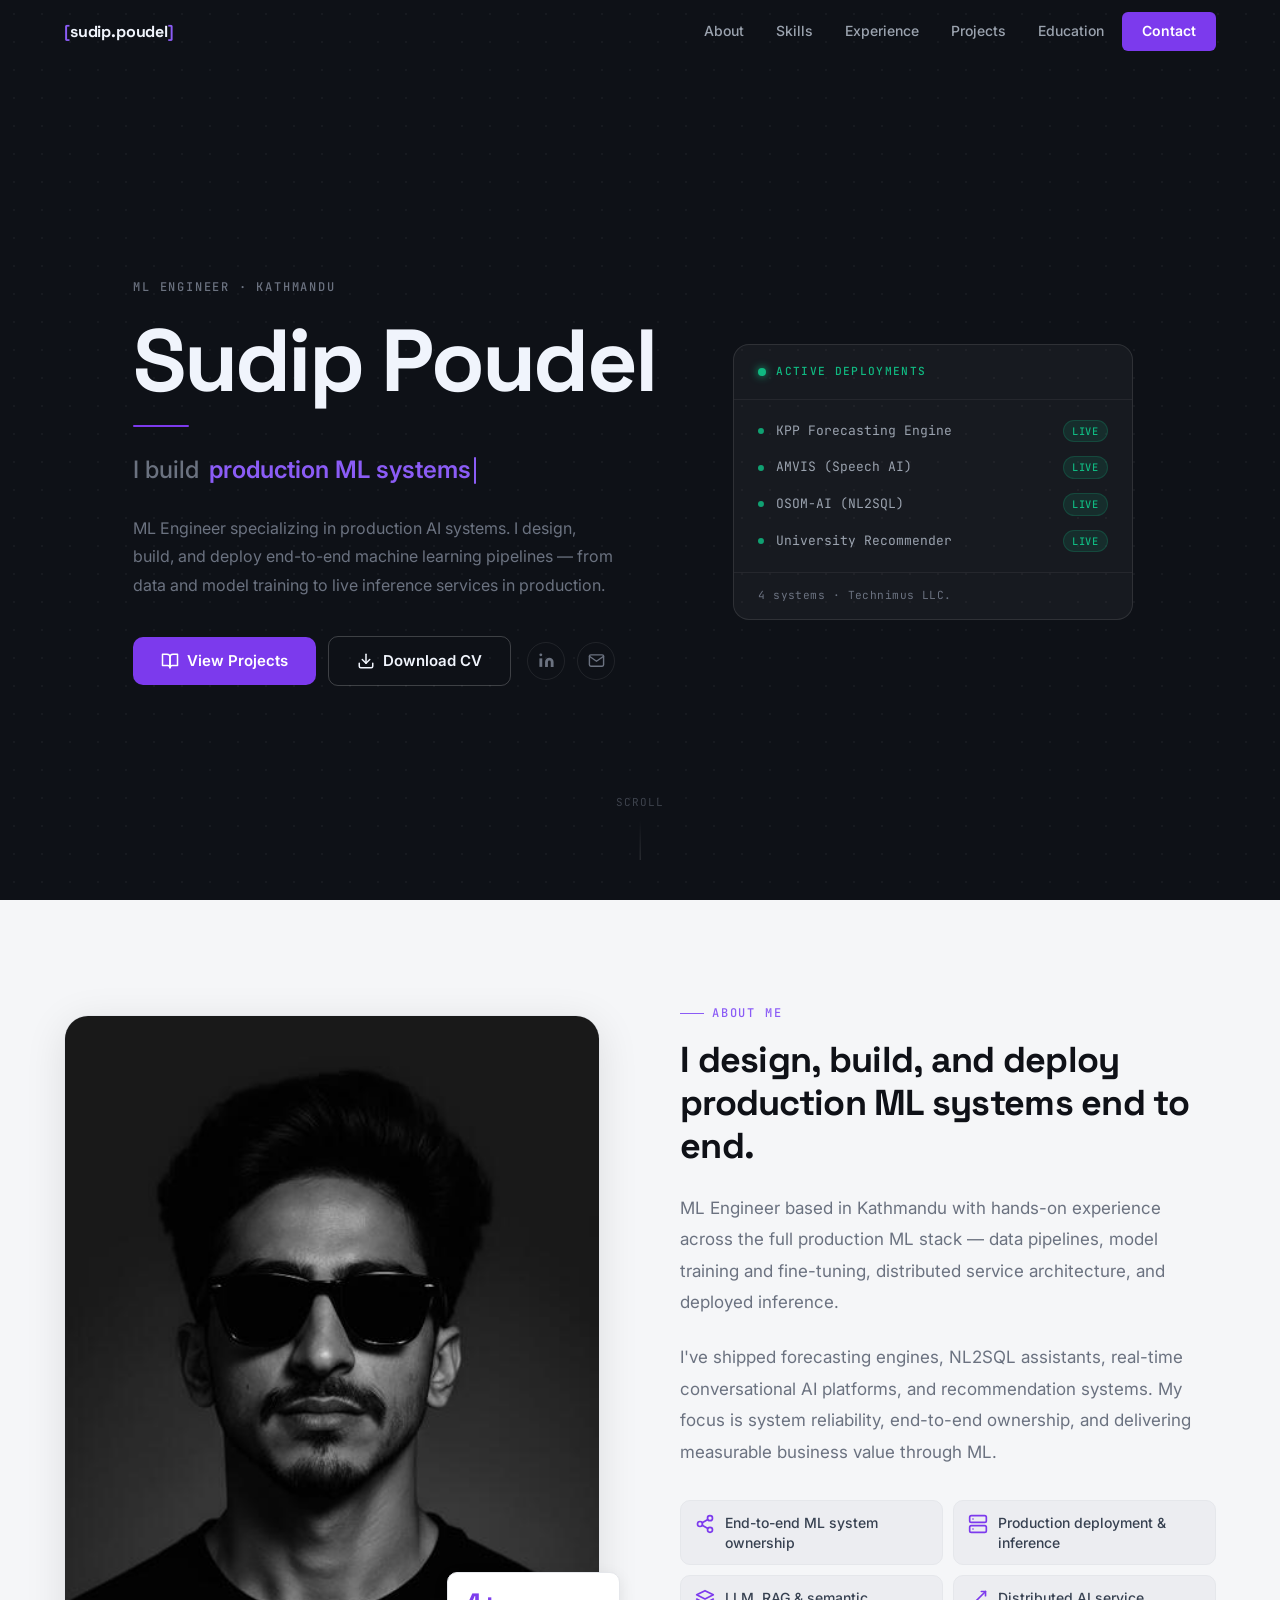
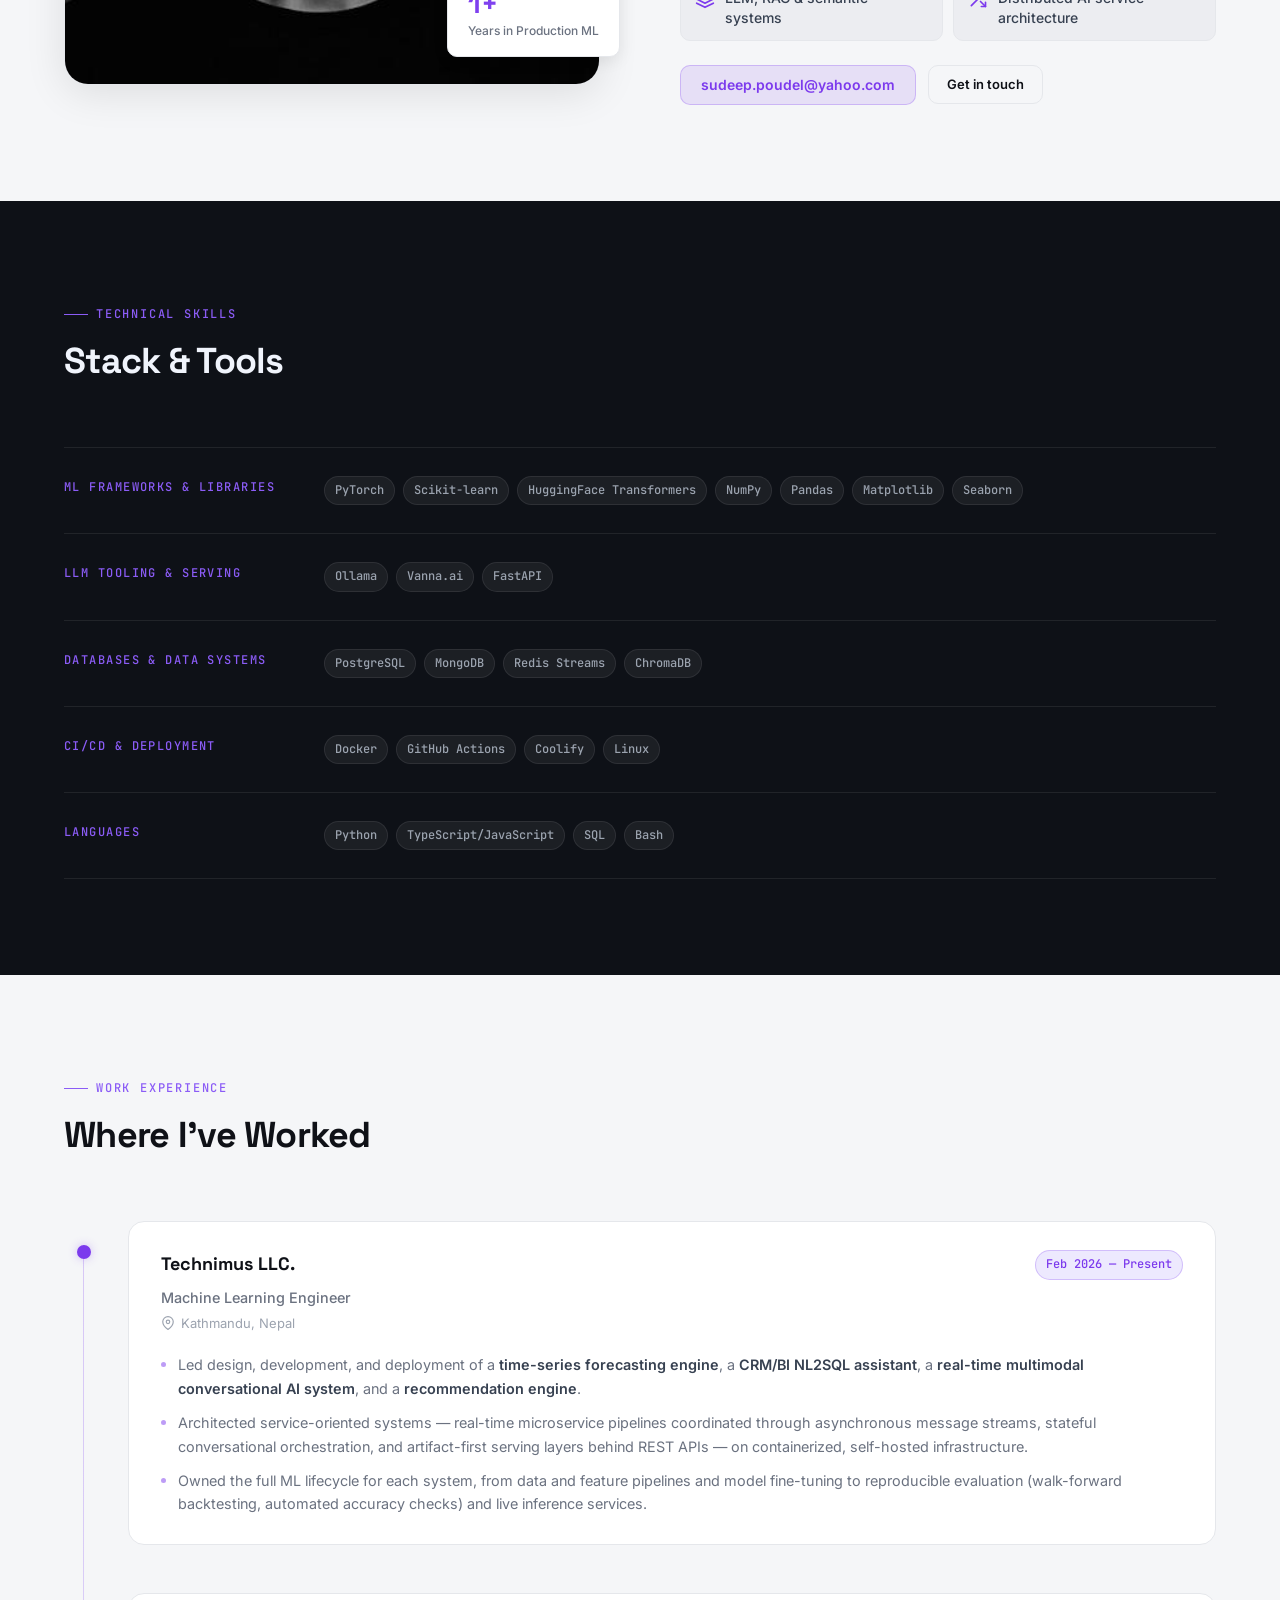
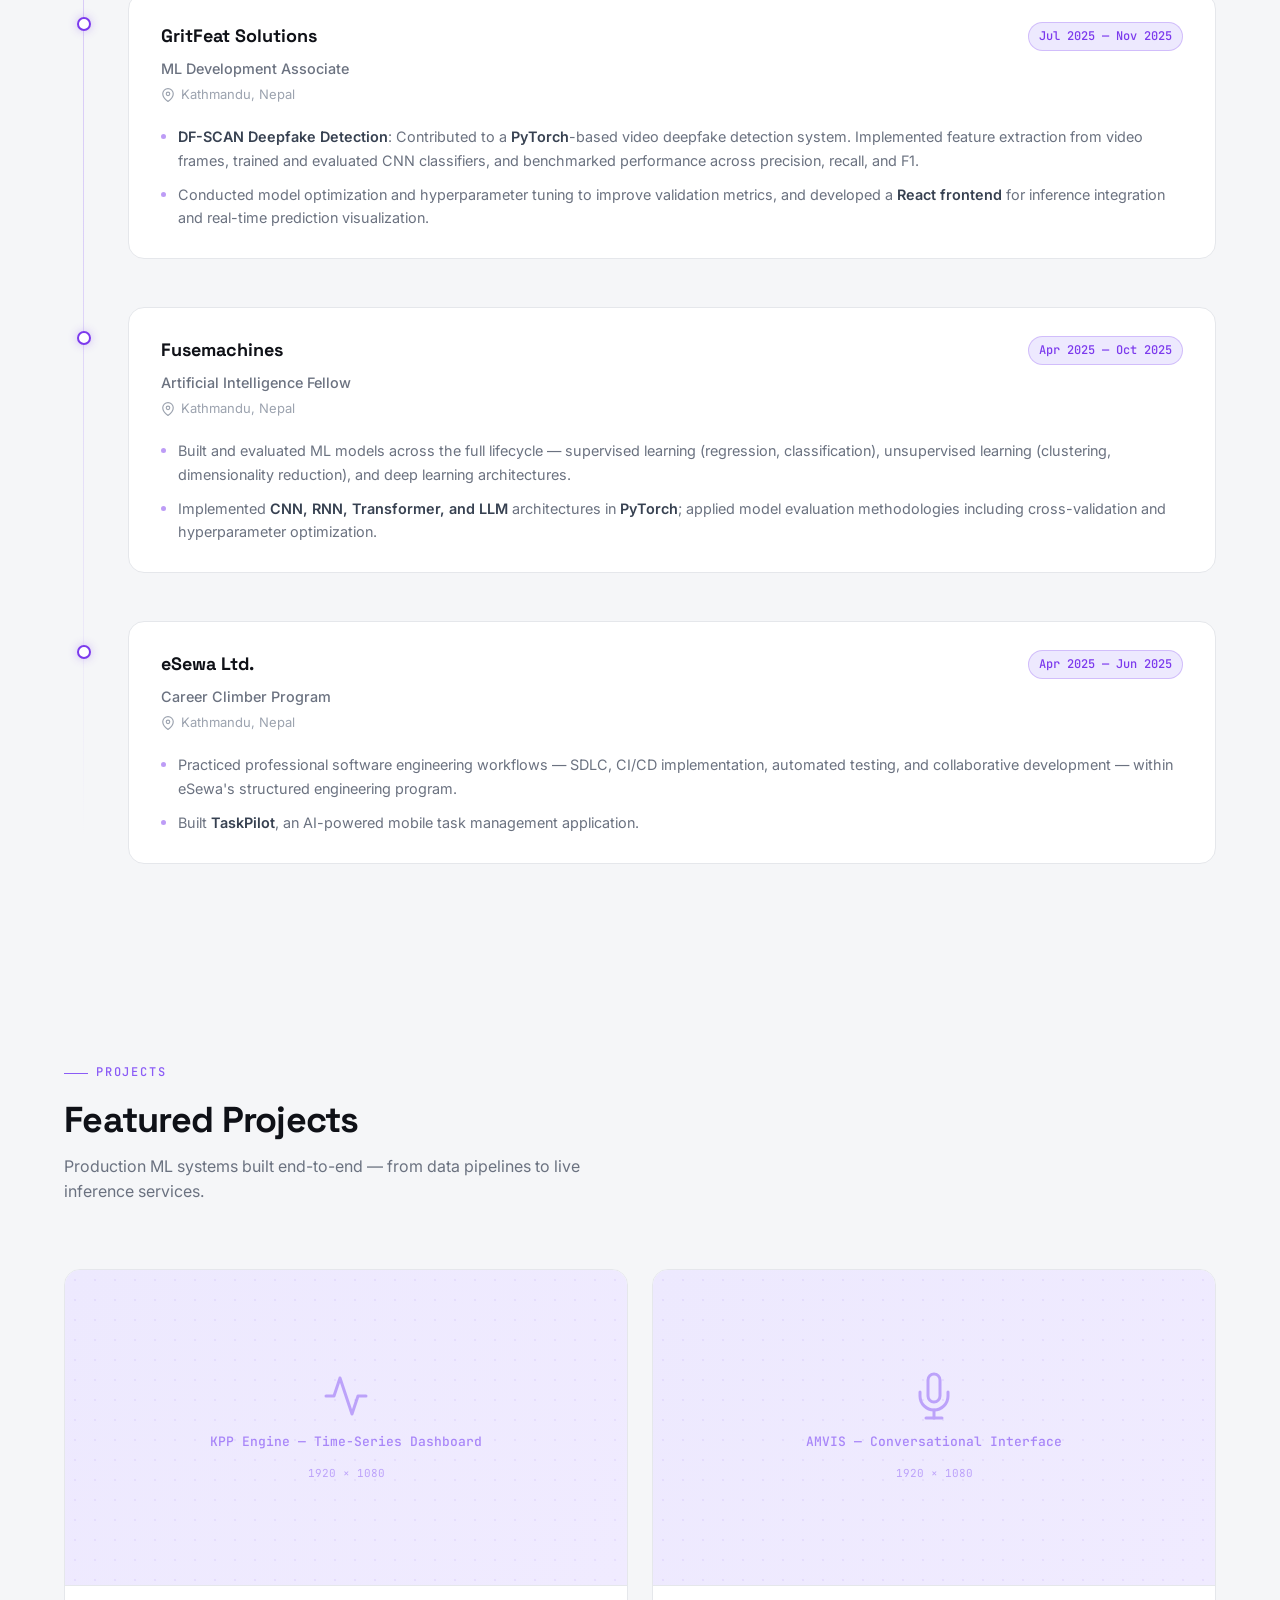
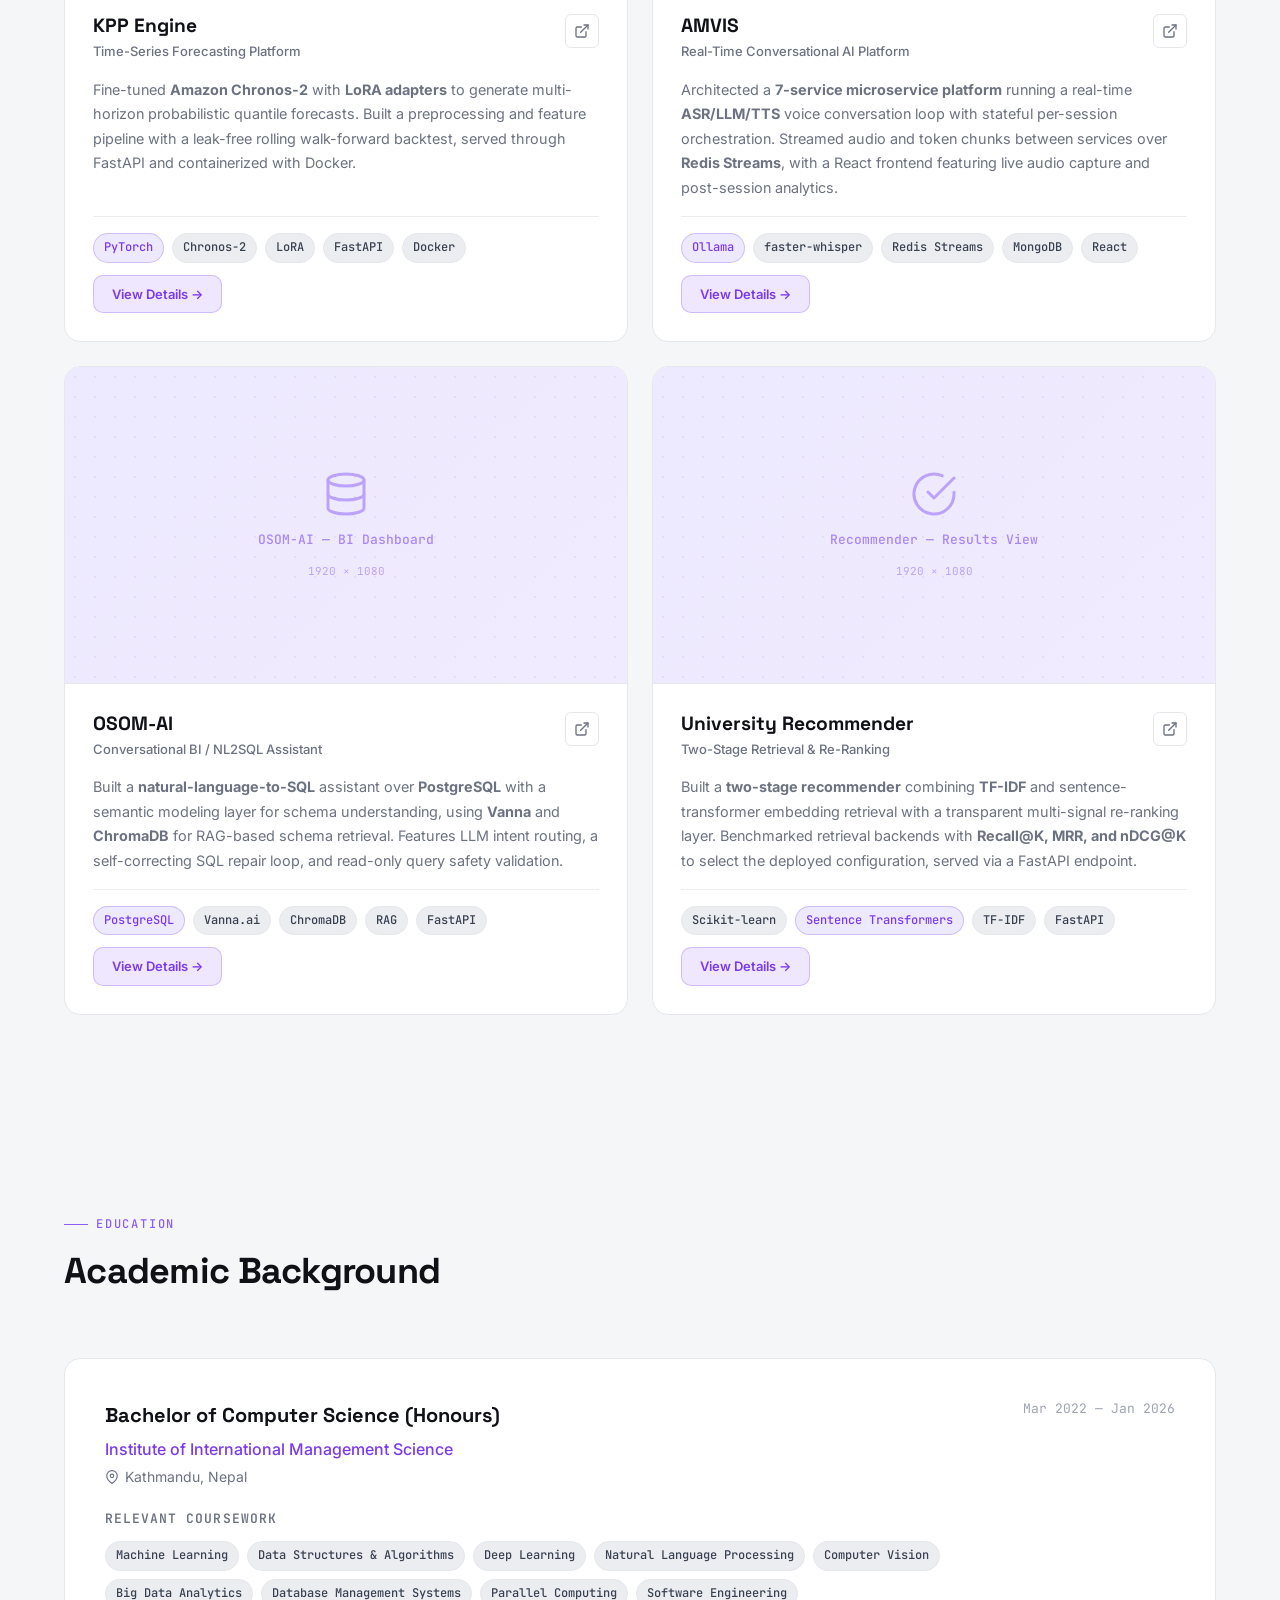
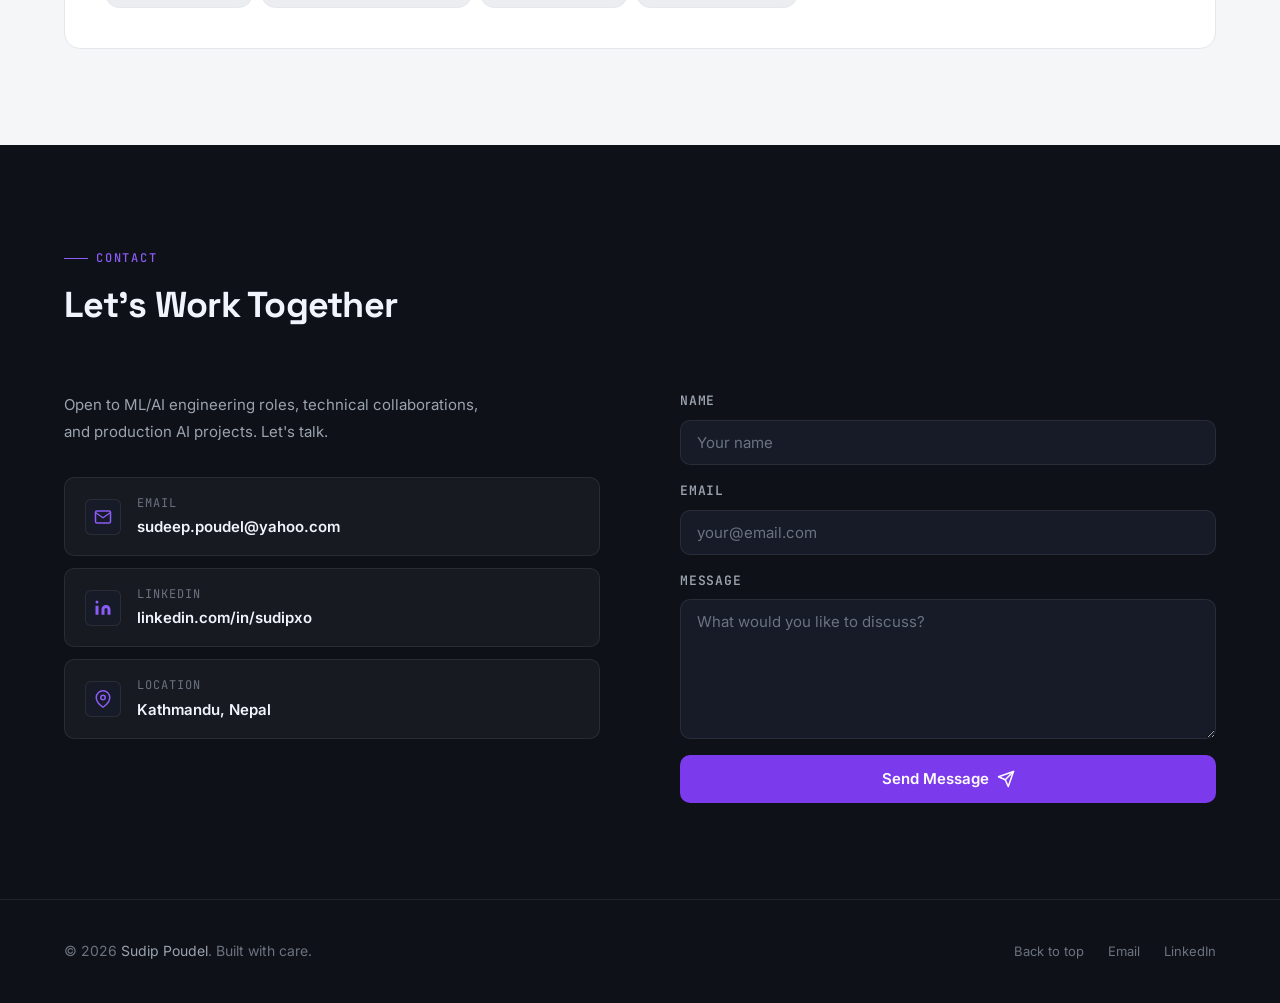
==== commit d665730c: "Visual revamp: hybrid dark/light design with violet accent and production status panel - Complete CS" ====
--- a/index.html
+++ b/index.html
@@ -11,7 +11,7 @@
   <meta property="og:url" content="https://sudipx0.github.io/portfolio" />
   <link rel="preconnect" href="https://fonts.googleapis.com" />
   <link rel="preconnect" href="https://fonts.gstatic.com" crossorigin />
-  <link href="https://fonts.googleapis.com/css2?family=Inter:wght@400;500;600;700;800&family=JetBrains+Mono:wght@400;500;600&display=swap" rel="stylesheet" />
+  <link href="https://fonts.googleapis.com/css2?family=Space+Grotesk:wght@400;500;600;700&family=Inter:wght@400;500;600;700&family=JetBrains+Mono:wght@400;500&display=swap" rel="stylesheet" />
   <link rel="stylesheet" href="css/style.css" />
 </head>
 <body>
@@ -52,51 +52,83 @@
        HERO
        ============================================================ -->
   <section id="hero">
-    <div class="hero-bg">
-      <div class="hero-grid"></div>
-      <div class="hero-orb hero-orb-1"></div>
-      <div class="hero-orb hero-orb-2"></div>
-    </div>
-
-    <div class="container">
-      <div class="hero-content">
-        <div class="hero-eyebrow">
-          <span class="hero-eyebrow-dot"></span>
-          <span class="hero-eyebrow-text">Open to new roles</span>
-        </div>
-
-        <h1 class="hero-name">Sudip Poudel</h1>
-
-        <div class="hero-role-wrap">
-          <span class="hero-role-prefix">I build</span>
-          <span class="hero-role">
-            <span id="typewriter">ML Engineer</span>
-            <span class="cursor"></span>
-          </span>
-        </div>
-
-        <p class="hero-description">
-          ML Engineer specializing in production AI systems. I design, build, and deploy end-to-end machine learning pipelines — from data and model training to live inference services in production.
-        </p>
-
-        <div class="hero-actions">
-          <a href="#projects" class="btn btn-primary">
-            <svg xmlns="http://www.w3.org/2000/svg" width="18" height="18" viewBox="0 0 24 24" fill="none" stroke="currentColor" stroke-width="2" stroke-linecap="round" stroke-linejoin="round"><path d="M2 3h6a4 4 0 0 1 4 4v14a3 3 0 0 0-3-3H2z"/><path d="M22 3h-6a4 4 0 0 0-4 4v14a3 3 0 0 1 3-3h7z"/></svg>
-            View Projects
-          </a>
-          <a href="SudipPoudel_CV.pdf" download class="btn btn-outline">
-            <svg xmlns="http://www.w3.org/2000/svg" width="18" height="18" viewBox="0 0 24 24" fill="none" stroke="currentColor" stroke-width="2" stroke-linecap="round" stroke-linejoin="round"><path d="M21 15v4a2 2 0 0 1-2 2H5a2 2 0 0 1-2-2v-4"/><polyline points="7 10 12 15 17 10"/><line x1="12" y1="15" x2="12" y2="3"/></svg>
-            Download CV
-          </a>
-          <div class="hero-links">
-            <a href="https://www.linkedin.com/in/sudipxo/" target="_blank" rel="noopener" class="hero-link" aria-label="LinkedIn">
-              <svg xmlns="http://www.w3.org/2000/svg" viewBox="0 0 24 24" fill="currentColor"><path d="M16 8a6 6 0 0 1 6 6v7h-4v-7a2 2 0 0 0-2-2 2 2 0 0 0-2 2v7h-4v-7a6 6 0 0 1 6-6z"/><rect x="2" y="9" width="4" height="12"/><circle cx="4" cy="4" r="2"/></svg>
+    <div class="hero-bg"></div>
+
+    <div class="container">
+      <div class="hero-inner">
+
+        <!-- Left column -->
+        <div class="hero-left">
+          <div class="hero-eyebrow">ML ENGINEER · KATHMANDU</div>
+
+          <h1 class="hero-name">Sudip Poudel</h1>
+          <div class="hero-rule"></div>
+
+          <div class="hero-role-wrap">
+            <span class="hero-role-prefix">I build</span>
+            <span class="hero-role">
+              <span id="typewriter">production ML systems</span>
+              <span class="cursor"></span>
+            </span>
+          </div>
+
+          <p class="hero-description">
+            ML Engineer specializing in production AI systems. I design, build, and deploy end-to-end machine learning pipelines — from data and model training to live inference services in production.
+          </p>
+
+          <div class="hero-actions">
+            <a href="#projects" class="btn btn-primary">
+              <svg xmlns="http://www.w3.org/2000/svg" width="18" height="18" viewBox="0 0 24 24" fill="none" stroke="currentColor" stroke-width="2" stroke-linecap="round" stroke-linejoin="round"><path d="M2 3h6a4 4 0 0 1 4 4v14a3 3 0 0 0-3-3H2z"/><path d="M22 3h-6a4 4 0 0 0-4 4v14a3 3 0 0 1 3-3h7z"/></svg>
+              View Projects
             </a>
-            <a href="mailto:sudeep.poudel@yahoo.com" class="hero-link" aria-label="Email">
-              <svg xmlns="http://www.w3.org/2000/svg" viewBox="0 0 24 24" fill="none" stroke="currentColor" stroke-width="2" stroke-linecap="round" stroke-linejoin="round"><path d="M4 4h16c1.1 0 2 .9 2 2v12c0 1.1-.9 2-2 2H4c-1.1 0-2-.9-2-2V6c0-1.1.9-2 2-2z"/><polyline points="22,6 12,13 2,6"/></svg>
+            <a href="SudipPoudel_CV.pdf" download class="btn btn-outline">
+              <svg xmlns="http://www.w3.org/2000/svg" width="18" height="18" viewBox="0 0 24 24" fill="none" stroke="currentColor" stroke-width="2" stroke-linecap="round" stroke-linejoin="round"><path d="M21 15v4a2 2 0 0 1-2 2H5a2 2 0 0 1-2-2v-4"/><polyline points="7 10 12 15 17 10"/><line x1="12" y1="15" x2="12" y2="3"/></svg>
+              Download CV
             </a>
-          </div>
-        </div>
+            <div class="hero-links">
+              <a href="https://www.linkedin.com/in/sudipxo/" target="_blank" rel="noopener" class="hero-link" aria-label="LinkedIn">
+                <svg xmlns="http://www.w3.org/2000/svg" viewBox="0 0 24 24" fill="currentColor"><path d="M16 8a6 6 0 0 1 6 6v7h-4v-7a2 2 0 0 0-2-2 2 2 0 0 0-2 2v7h-4v-7a6 6 0 0 1 6-6z"/><rect x="2" y="9" width="4" height="12"/><circle cx="4" cy="4" r="2"/></svg>
+              </a>
+              <a href="mailto:sudeep.poudel@yahoo.com" class="hero-link" aria-label="Email">
+                <svg xmlns="http://www.w3.org/2000/svg" viewBox="0 0 24 24" fill="none" stroke="currentColor" stroke-width="2" stroke-linecap="round" stroke-linejoin="round"><path d="M4 4h16c1.1 0 2 .9 2 2v12c0 1.1-.9 2-2 2H4c-1.1 0-2-.9-2-2V6c0-1.1.9-2 2-2z"/><polyline points="22,6 12,13 2,6"/></svg>
+              </a>
+            </div>
+          </div>
+        </div>
+
+        <!-- Right column — production status panel -->
+        <div class="hero-right">
+          <div class="hero-status">
+            <div class="hero-status-header">
+              <div class="status-pulse"></div>
+              <span>ACTIVE DEPLOYMENTS</span>
+            </div>
+            <div class="hero-status-list">
+              <div class="status-item">
+                <div class="status-dot"></div>
+                <span class="status-name">KPP Forecasting Engine</span>
+                <span class="status-badge">LIVE</span>
+              </div>
+              <div class="status-item">
+                <div class="status-dot"></div>
+                <span class="status-name">AMVIS (Speech AI)</span>
+                <span class="status-badge">LIVE</span>
+              </div>
+              <div class="status-item">
+                <div class="status-dot"></div>
+                <span class="status-name">OSOM-AI (NL2SQL)</span>
+                <span class="status-badge">LIVE</span>
+              </div>
+              <div class="status-item">
+                <div class="status-dot"></div>
+                <span class="status-name">University Recommender</span>
+                <span class="status-badge">LIVE</span>
+              </div>
+            </div>
+            <div class="hero-status-footer">4 systems · Technimus LLC.</div>
+          </div>
+        </div>
+
       </div>
     </div>
 
@@ -117,8 +149,6 @@
           <div class="about-image-frame">
             <img src="assets/mugshot.jpeg" alt="Sudip Poudel" />
           </div>
-          <div class="about-image-decoration"></div>
-          <div class="about-image-decoration-2"></div>
           <div class="about-stat-badge">
             <div class="about-stat-value gradient-text">1+</div>
             <div class="about-stat-label">Years in Production ML</div>
@@ -162,7 +192,7 @@
             <a href="mailto:sudeep.poudel@yahoo.com" class="btn btn-ghost">
               sudeep.poudel@yahoo.com
             </a>
-            <a href="#contact" class="btn btn-outline btn-sm">Get in touch</a>
+            <a href="#contact" class="btn btn-outline-light btn-sm">Get in touch</a>
           </div>
         </div>
 
@@ -173,88 +203,63 @@
   <!-- ============================================================
        SKILLS
        ============================================================ -->
-  <section id="skills" class="section">
+  <section id="skills" class="section section-dark">
     <div class="container">
       <div class="section-header">
         <div class="section-label">Technical Skills</div>
         <h2 class="heading fade-up">Stack &amp; Tools</h2>
       </div>
 
-      <div class="skills-grid">
-        <div class="card skill-card fade-up stagger-1">
-          <div class="skill-card-header">
-            <div class="skill-icon skill-icon-cyan">
-              <svg xmlns="http://www.w3.org/2000/svg" width="18" height="18" viewBox="0 0 24 24" fill="none" stroke="currentColor" stroke-width="2" stroke-linecap="round" stroke-linejoin="round"><polyline points="22 12 18 12 15 21 9 3 6 12 2 12"/></svg>
-            </div>
-            <span class="skill-category">ML Frameworks &amp; Libraries</span>
-          </div>
-          <div class="skill-items">
-            <span class="badge badge-cyan">PyTorch</span>
-            <span class="badge">Scikit-learn</span>
-            <span class="badge">HuggingFace Transformers</span>
-            <span class="badge">NumPy</span>
-            <span class="badge">Pandas</span>
-            <span class="badge">Matplotlib</span>
-            <span class="badge">Seaborn</span>
-          </div>
-        </div>
-
-        <div class="card skill-card fade-up stagger-2">
-          <div class="skill-card-header">
-            <div class="skill-icon skill-icon-violet">
-              <svg xmlns="http://www.w3.org/2000/svg" width="18" height="18" viewBox="0 0 24 24" fill="none" stroke="currentColor" stroke-width="2" stroke-linecap="round" stroke-linejoin="round"><polyline points="4 17 10 11 4 5"/><line x1="12" y1="19" x2="20" y2="19"/></svg>
-            </div>
-            <span class="skill-category">LLM Tooling &amp; Serving</span>
-          </div>
-          <div class="skill-items">
-            <span class="badge badge-violet">Ollama</span>
-            <span class="badge badge-violet">Vanna.ai</span>
-            <span class="badge badge-violet">FastAPI</span>
-          </div>
-        </div>
-
-        <div class="card skill-card fade-up stagger-3">
-          <div class="skill-card-header">
-            <div class="skill-icon skill-icon-emerald">
-              <svg xmlns="http://www.w3.org/2000/svg" width="18" height="18" viewBox="0 0 24 24" fill="none" stroke="currentColor" stroke-width="2" stroke-linecap="round" stroke-linejoin="round"><ellipse cx="12" cy="5" rx="9" ry="3"/><path d="M21 12c0 1.66-4 3-9 3s-9-1.34-9-3"/><path d="M3 5v14c0 1.66 4 3 9 3s9-1.34 9-3V5"/></svg>
-            </div>
-            <span class="skill-category">Databases &amp; Data Systems</span>
-          </div>
-          <div class="skill-items">
-            <span class="badge badge-emerald">PostgreSQL</span>
-            <span class="badge">MongoDB</span>
-            <span class="badge">Redis Streams</span>
-            <span class="badge">ChromaDB</span>
-          </div>
-        </div>
-
-        <div class="card skill-card fade-up stagger-4">
-          <div class="skill-card-header">
-            <div class="skill-icon skill-icon-amber">
-              <svg xmlns="http://www.w3.org/2000/svg" width="18" height="18" viewBox="0 0 24 24" fill="none" stroke="currentColor" stroke-width="2" stroke-linecap="round" stroke-linejoin="round"><circle cx="12" cy="12" r="3"/><path d="M19.4 15a1.65 1.65 0 0 0 .33 1.82l.06.06a2 2 0 0 1-2.83 2.83l-.06-.06a1.65 1.65 0 0 0-1.82-.33 1.65 1.65 0 0 0-1 1.51V21a2 2 0 0 1-4 0v-.09A1.65 1.65 0 0 0 9 19.4a1.65 1.65 0 0 0-1.82.33l-.06.06a2 2 0 0 1-2.83-2.83l.06-.06A1.65 1.65 0 0 0 4.68 15a1.65 1.65 0 0 0-1.51-1H3a2 2 0 0 1 0-4h.09A1.65 1.65 0 0 0 4.6 9a1.65 1.65 0 0 0-.33-1.82l-.06-.06a2 2 0 0 1 2.83-2.83l.06.06A1.65 1.65 0 0 0 9 4.68a1.65 1.65 0 0 0 1-1.51V3a2 2 0 0 1 4 0v.09a1.65 1.65 0 0 0 1 1.51 1.65 1.65 0 0 0 1.82-.33l.06-.06a2 2 0 0 1 2.83 2.83l-.06.06A1.65 1.65 0 0 0 19.4 9a1.65 1.65 0 0 0 1.51 1H21a2 2 0 0 1 0 4h-.09a1.65 1.65 0 0 0-1.51 1z"/></svg>
-            </div>
-            <span class="skill-category">CI/CD &amp; Deployment</span>
-          </div>
-          <div class="skill-items">
-            <span class="badge">Docker</span>
-            <span class="badge">GitHub Actions</span>
-            <span class="badge">Coolify</span>
-            <span class="badge">Linux</span>
-          </div>
-        </div>
-
-        <div class="card skill-card fade-up stagger-1">
-          <div class="skill-card-header">
-            <div class="skill-icon skill-icon-rose">
-              <svg xmlns="http://www.w3.org/2000/svg" width="18" height="18" viewBox="0 0 24 24" fill="none" stroke="currentColor" stroke-width="2" stroke-linecap="round" stroke-linejoin="round"><polyline points="16 18 22 12 16 6"/><polyline points="8 6 2 12 8 18"/></svg>
-            </div>
-            <span class="skill-category">Languages</span>
-          </div>
-          <div class="skill-items">
-            <span class="badge">Python</span>
-            <span class="badge">TypeScript/JavaScript</span>
-            <span class="badge">SQL</span>
-            <span class="badge">Bash</span>
+      <div class="skills-table">
+        <div class="skill-row fade-up stagger-1">
+          <span class="skill-cat-label">ML Frameworks &amp; Libraries</span>
+          <div class="skill-tags tag-group">
+            <span class="badge badge-dark">PyTorch</span>
+            <span class="badge badge-dark">Scikit-learn</span>
+            <span class="badge badge-dark">HuggingFace Transformers</span>
+            <span class="badge badge-dark">NumPy</span>
+            <span class="badge badge-dark">Pandas</span>
+            <span class="badge badge-dark">Matplotlib</span>
+            <span class="badge badge-dark">Seaborn</span>
+          </div>
+        </div>
+
+        <div class="skill-row fade-up stagger-2">
+          <span class="skill-cat-label">LLM Tooling &amp; Serving</span>
+          <div class="skill-tags tag-group">
+            <span class="badge badge-dark">Ollama</span>
+            <span class="badge badge-dark">Vanna.ai</span>
+            <span class="badge badge-dark">FastAPI</span>
+          </div>
+        </div>
+
+        <div class="skill-row fade-up stagger-3">
+          <span class="skill-cat-label">Databases &amp; Data Systems</span>
+          <div class="skill-tags tag-group">
+            <span class="badge badge-dark">PostgreSQL</span>
+            <span class="badge badge-dark">MongoDB</span>
+            <span class="badge badge-dark">Redis Streams</span>
+            <span class="badge badge-dark">ChromaDB</span>
+          </div>
+        </div>
+
+        <div class="skill-row fade-up stagger-4">
+          <span class="skill-cat-label">CI/CD &amp; Deployment</span>
+          <div class="skill-tags tag-group">
+            <span class="badge badge-dark">Docker</span>
+            <span class="badge badge-dark">GitHub Actions</span>
+            <span class="badge badge-dark">Coolify</span>
+            <span class="badge badge-dark">Linux</span>
+          </div>
+        </div>
+
+        <div class="skill-row fade-up stagger-1">
+          <span class="skill-cat-label">Languages</span>
+          <div class="skill-tags tag-group">
+            <span class="badge badge-dark">Python</span>
+            <span class="badge badge-dark">TypeScript/JavaScript</span>
+            <span class="badge badge-dark">SQL</span>
+            <span class="badge badge-dark">Bash</span>
           </div>
         </div>
       </div>
@@ -403,7 +408,7 @@
             <p class="project-card-desc">Fine-tuned <strong>Amazon Chronos-2</strong> with <strong>LoRA adapters</strong> to generate multi-horizon probabilistic quantile forecasts. Built a preprocessing and feature pipeline with a leak-free rolling walk-forward backtest, served through FastAPI and containerized with Docker.</p>
             <div class="project-card-footer">
               <div class="tag-group">
-                <span class="badge badge-cyan">PyTorch</span>
+                <span class="badge badge-accent">PyTorch</span>
                 <span class="badge">Chronos-2</span>
                 <span class="badge">LoRA</span>
                 <span class="badge">FastAPI</span>
@@ -438,7 +443,7 @@
             <p class="project-card-desc">Architected a <strong>7-service microservice platform</strong> running a real-time <strong>ASR/LLM/TTS</strong> voice conversation loop with stateful per-session orchestration. Streamed audio and token chunks between services over <strong>Redis Streams</strong>, with a React frontend featuring live audio capture and post-session analytics.</p>
             <div class="project-card-footer">
               <div class="tag-group">
-                <span class="badge badge-violet">Ollama</span>
+                <span class="badge badge-accent">Ollama</span>
                 <span class="badge">faster-whisper</span>
                 <span class="badge">Redis Streams</span>
                 <span class="badge">MongoDB</span>
@@ -473,7 +478,7 @@
             <p class="project-card-desc">Built a <strong>natural-language-to-SQL</strong> assistant over <strong>PostgreSQL</strong> with a semantic modeling layer for schema understanding, using <strong>Vanna</strong> and <strong>ChromaDB</strong> for RAG-based schema retrieval. Features LLM intent routing, a self-correcting SQL repair loop, and read-only query safety validation.</p>
             <div class="project-card-footer">
               <div class="tag-group">
-                <span class="badge badge-emerald">PostgreSQL</span>
+                <span class="badge badge-accent">PostgreSQL</span>
                 <span class="badge">Vanna.ai</span>
                 <span class="badge">ChromaDB</span>
                 <span class="badge">RAG</span>
@@ -509,7 +514,7 @@
             <div class="project-card-footer">
               <div class="tag-group">
                 <span class="badge">Scikit-learn</span>
-                <span class="badge badge-cyan">Sentence Transformers</span>
+                <span class="badge badge-accent">Sentence Transformers</span>
                 <span class="badge">TF-IDF</span>
                 <span class="badge">FastAPI</span>
               </div>
@@ -563,7 +568,7 @@
   <!-- ============================================================
        CONTACT
        ============================================================ -->
-  <section id="contact" class="section">
+  <section id="contact" class="section section-dark">
     <div class="container">
       <div class="section-header">
         <div class="section-label">Contact</div>
--- a/css/style.css
+++ b/css/style.css
@@ -2,40 +2,58 @@
    DESIGN SYSTEM
    ============================================================ */
 :root {
-  --bg-0: #06090f;
-  --bg-1: #0d1117;
-  --bg-2: #111827;
-  --bg-3: #1c2333;
-  --bg-card: rgba(17, 24, 39, 0.8);
-  --border-subtle: rgba(255, 255, 255, 0.04);
-  --border-default: rgba(255, 255, 255, 0.08);
-  --border-accent: rgba(56, 189, 248, 0.25);
-  --cyan: #38bdf8;
-  --cyan-dark: #0ea5e9;
-  --cyan-dim: rgba(56, 189, 248, 0.1);
-  --cyan-glow: rgba(56, 189, 248, 0.15);
-  --violet: #a78bfa;
-  --violet-dim: rgba(167, 139, 250, 0.1);
-  --emerald: #34d399;
-  --rose: #fb7185;
-  --amber: #fbbf24;
-  --text-0: #f0f6fc;
-  --text-1: #c9d1d9;
-  --text-2: #8b949e;
-  --text-3: #484f58;
-  --font-sans: 'Inter', system-ui, -apple-system, BlinkMacSystemFont, sans-serif;
-  --font-mono: 'JetBrains Mono', 'Fira Code', monospace;
-  --radius-sm: 6px;
-  --radius-md: 10px;
-  --radius-lg: 16px;
-  --radius-xl: 24px;
-  --shadow-sm: 0 1px 3px rgba(0, 0, 0, 0.4);
-  --shadow-md: 0 4px 16px rgba(0, 0, 0, 0.5);
-  --shadow-lg: 0 8px 40px rgba(0, 0, 0, 0.6);
-  --shadow-cyan: 0 0 30px rgba(56, 189, 248, 0.12);
-  --nav-h: 64px;
-  --max-w: 1200px;
-  --section-py: 96px;
+  /* Light body */
+  --bg:            #F5F6F8;
+  --bg-card:       #FFFFFF;
+  --bg-alt:        #ECEDF1;
+  --border:        #E5E7EB;
+  --text-0:        #0F1117;
+  --text-1:        #374151;
+  --text-2:        #6B7280;
+  --text-3:        #9CA3AF;
+
+  /* Dark sections (hero, skills, contact, footer) */
+  --bg-dark:       #0E1117;
+  --bg-dark-2:     #161B27;
+  --bd-dark:       rgba(255, 255, 255, 0.08);
+  --text-inv-0:    #F0F4FC;
+  --text-inv-1:    #9BA3AF;
+  --text-inv-2:    #6B7280;
+
+  /* Accent — violet */
+  --accent:        #7C3AED;
+  --accent-mid:    #8B5CF6;
+  --accent-light:  #EDE9FE;
+  --accent-dark:   #5B21B6;
+  --accent-dim:    rgba(124, 58, 237, 0.12);
+  --accent-border: rgba(124, 58, 237, 0.25);
+  --accent-glow:   0 0 30px rgba(124, 58, 237, 0.15);
+
+  /* Signal — emerald, used ONLY for live/active indicators */
+  --signal:        #10B981;
+  --signal-dim:    rgba(16, 185, 129, 0.12);
+
+  /* Typography */
+  --font-display:  'Space Grotesk', system-ui, sans-serif;
+  --font-body:     'Inter', system-ui, -apple-system, sans-serif;
+  --font-mono:     'JetBrains Mono', 'Fira Code', monospace;
+
+  /* Radii */
+  --radius-sm:  6px;
+  --radius-md:  10px;
+  --radius-lg:  16px;
+  --radius-xl:  24px;
+
+  /* Shadows (light context) */
+  --shadow-sm:  0 1px 3px rgba(0, 0, 0, 0.08);
+  --shadow-md:  0 4px 16px rgba(0, 0, 0, 0.08);
+  --shadow-lg:  0 8px 40px rgba(0, 0, 0, 0.10);
+  --shadow-accent: 0 8px 32px rgba(124, 58, 237, 0.18);
+
+  /* Layout */
+  --nav-h:       64px;
+  --max-w:       1200px;
+  --section-py:  96px;
 }
 
 /* ============================================================
@@ -46,12 +64,13 @@
 html {
   scroll-behavior: smooth;
   -webkit-font-smoothing: antialiased;
+  -moz-osx-font-smoothing: grayscale;
 }
 
 body {
-  background: var(--bg-0);
+  background: var(--bg);
   color: var(--text-1);
-  font-family: var(--font-sans);
+  font-family: var(--font-body);
   line-height: 1.6;
   overflow-x: hidden;
 }
@@ -65,30 +84,33 @@
    SCROLLBAR
    ============================================================ */
 ::-webkit-scrollbar { width: 6px; }
-::-webkit-scrollbar-track { background: var(--bg-1); }
-::-webkit-scrollbar-thumb { background: var(--bg-3); border-radius: 3px; }
-::-webkit-scrollbar-thumb:hover { background: var(--text-3); }
+::-webkit-scrollbar-track { background: var(--bg-alt); }
+::-webkit-scrollbar-thumb { background: #D1D5DB; border-radius: 3px; }
+::-webkit-scrollbar-thumb:hover { background: #9CA3AF; }
 
 /* ============================================================
    TYPOGRAPHY
    ============================================================ */
 .display {
+  font-family: var(--font-display);
   font-size: clamp(3rem, 7vw, 5.5rem);
-  font-weight: 800;
+  font-weight: 700;
   line-height: 1.05;
   letter-spacing: -0.03em;
   color: var(--text-0);
 }
 
 .display-sm {
+  font-family: var(--font-display);
   font-size: clamp(2rem, 4vw, 3.5rem);
   font-weight: 700;
   line-height: 1.1;
   letter-spacing: -0.02em;
-  color: var(--text-0);
+  color: var(--text-inv-0);
 }
 
 .heading {
+  font-family: var(--font-display);
   font-size: clamp(1.5rem, 3vw, 2.25rem);
   font-weight: 700;
   line-height: 1.2;
@@ -97,6 +119,7 @@
 }
 
 .subheading {
+  font-family: var(--font-display);
   font-size: 1.125rem;
   font-weight: 600;
   color: var(--text-0);
@@ -104,19 +127,17 @@
 
 .body-lg { font-size: 1.125rem; line-height: 1.75; }
 .body-sm { font-size: 0.875rem; line-height: 1.6; }
-
 .mono { font-family: var(--font-mono); }
 
 .gradient-text {
-  background: linear-gradient(135deg, var(--cyan) 0%, var(--violet) 100%);
+  background: linear-gradient(135deg, var(--accent) 0%, var(--accent-mid) 100%);
   -webkit-background-clip: text;
   -webkit-text-fill-color: transparent;
   background-clip: text;
 }
 
-.text-cyan { color: var(--cyan); }
-.text-violet { color: var(--violet); }
-.text-muted { color: var(--text-2); }
+.text-accent { color: var(--accent); }
+.text-muted  { color: var(--text-2); }
 
 /* ============================================================
    LAYOUT
@@ -129,6 +150,11 @@
 
 .section {
   padding: var(--section-py) 0;
+  background: var(--bg);
+}
+
+.section-dark {
+  background: var(--bg-dark);
 }
 
 .section-label {
@@ -140,7 +166,7 @@
   font-weight: 500;
   letter-spacing: 0.15em;
   text-transform: uppercase;
-  color: var(--cyan);
+  color: var(--accent-mid);
   margin-bottom: 16px;
 }
 
@@ -149,7 +175,15 @@
   display: block;
   width: 24px;
   height: 1px;
-  background: var(--cyan);
+  background: var(--accent-mid);
+}
+
+.section-dark .section-label {
+  color: var(--accent-mid);
+}
+
+.section-dark .section-label::before {
+  background: var(--accent-mid);
 }
 
 .section-header {
@@ -173,8 +207,8 @@
 }
 
 .nav.scrolled {
-  background: rgba(6, 9, 15, 0.92);
-  border-bottom-color: var(--border-default);
+  background: rgba(14, 17, 23, 0.94);
+  border-bottom-color: var(--bd-dark);
   backdrop-filter: blur(20px);
   -webkit-backdrop-filter: blur(20px);
   box-shadow: 0 1px 40px rgba(0, 0, 0, 0.4);
@@ -191,16 +225,14 @@
 }
 
 .nav-logo {
-  font-family: var(--font-mono);
-  font-size: 0.9rem;
-  font-weight: 600;
-  color: var(--text-0);
-  display: flex;
-  align-items: center;
-  gap: 8px;
-}
-
-.nav-logo .bracket { color: var(--cyan); }
+  font-family: var(--font-display);
+  font-size: 1rem;
+  font-weight: 700;
+  color: var(--text-inv-0);
+  letter-spacing: -0.01em;
+}
+
+.nav-logo .bracket { color: var(--accent-mid); }
 
 .nav-links {
   display: flex;
@@ -212,31 +244,30 @@
   padding: 6px 14px;
   font-size: 0.875rem;
   font-weight: 500;
-  color: var(--text-2);
+  color: var(--text-inv-1);
   border-radius: var(--radius-sm);
   transition: color 0.2s, background 0.2s;
 }
 
 .nav-links a:hover,
 .nav-links a.active {
-  color: var(--text-0);
-  background: var(--border-subtle);
+  color: var(--text-inv-0);
+  background: rgba(255, 255, 255, 0.06);
 }
 
 .nav-cta {
-  padding: 8px 20px;
-  background: var(--cyan-dim);
-  border: 1px solid var(--border-accent);
-  border-radius: var(--radius-sm);
-  font-size: 0.875rem;
-  font-weight: 600;
-  color: var(--cyan) !important;
+  padding: 8px 20px !important;
+  background: var(--accent) !important;
+  border-radius: var(--radius-sm) !important;
+  font-size: 0.875rem !important;
+  font-weight: 600 !important;
+  color: #fff !important;
   transition: background 0.2s, box-shadow 0.2s !important;
 }
 
 .nav-cta:hover {
-  background: rgba(56, 189, 248, 0.18) !important;
-  box-shadow: var(--shadow-cyan) !important;
+  background: var(--accent-dark) !important;
+  box-shadow: var(--accent-glow) !important;
 }
 
 .nav-mobile-toggle {
@@ -251,7 +282,7 @@
   display: block;
   width: 22px;
   height: 2px;
-  background: var(--text-1);
+  background: var(--text-inv-1);
   border-radius: 2px;
   transition: all 0.3s ease;
 }
@@ -262,10 +293,10 @@
   top: var(--nav-h);
   left: 0;
   right: 0;
-  background: rgba(6, 9, 15, 0.98);
+  background: rgba(14, 17, 23, 0.98);
   backdrop-filter: blur(20px);
   -webkit-backdrop-filter: blur(20px);
-  border-bottom: 1px solid var(--border-default);
+  border-bottom: 1px solid var(--bd-dark);
   padding: 16px 24px 24px;
   z-index: 99;
   flex-direction: column;
@@ -278,12 +309,12 @@
   padding: 12px 16px;
   font-size: 0.9375rem;
   font-weight: 500;
-  color: var(--text-1);
+  color: var(--text-inv-1);
   border-radius: var(--radius-sm);
   transition: background 0.2s;
 }
 
-.mobile-menu a:hover { background: var(--border-subtle); }
+.mobile-menu a:hover { background: rgba(255, 255, 255, 0.06); }
 
 /* ============================================================
    BUTTONS
@@ -300,42 +331,56 @@
   cursor: pointer;
   border: none;
   text-decoration: none;
+  font-family: var(--font-body);
 }
 
 .btn-primary {
-  background: var(--cyan);
-  color: var(--bg-0);
+  background: var(--accent);
+  color: #fff;
 }
 
 .btn-primary:hover {
-  background: var(--cyan-dark);
+  background: var(--accent-dark);
   transform: translateY(-1px);
-  box-shadow: 0 8px 24px rgba(56, 189, 248, 0.3);
+  box-shadow: var(--shadow-accent);
 }
 
 .btn-outline {
   background: transparent;
+  color: var(--text-inv-0);
+  border: 1px solid rgba(255, 255, 255, 0.2);
+}
+
+.btn-outline:hover {
+  background: rgba(255, 255, 255, 0.06);
+  border-color: rgba(255, 255, 255, 0.35);
+  transform: translateY(-1px);
+}
+
+/* Light variant of outline (used in light sections) */
+.btn-outline-light {
+  background: transparent;
   color: var(--text-0);
-  border: 1px solid var(--border-default);
-}
-
-.btn-outline:hover {
-  background: var(--border-subtle);
-  border-color: var(--text-3);
+  border: 1px solid var(--border);
+}
+
+.btn-outline-light:hover {
+  background: var(--bg-alt);
+  border-color: #D1D5DB;
   transform: translateY(-1px);
 }
 
 .btn-ghost {
-  background: var(--cyan-dim);
-  border: 1px solid var(--border-accent);
-  color: var(--cyan);
+  background: var(--accent-dim);
+  border: 1px solid var(--accent-border);
+  color: var(--accent);
   padding: 8px 20px;
   font-size: 0.875rem;
 }
 
 .btn-ghost:hover {
-  background: rgba(56, 189, 248, 0.18);
-  box-shadow: var(--shadow-cyan);
+  background: rgba(124, 58, 237, 0.2);
+  box-shadow: var(--accent-glow);
   transform: translateY(-1px);
 }
 
@@ -345,20 +390,18 @@
 }
 
 /* ============================================================
-   CARDS
+   CARDS (light context)
    ============================================================ */
 .card {
   background: var(--bg-card);
-  border: 1px solid var(--border-default);
+  border: 1px solid var(--border);
   border-radius: var(--radius-lg);
-  backdrop-filter: blur(12px);
-  -webkit-backdrop-filter: blur(12px);
   transition: border-color 0.3s, box-shadow 0.3s, transform 0.3s;
 }
 
 .card:hover {
-  border-color: var(--border-accent);
-  box-shadow: var(--shadow-cyan);
+  border-color: var(--accent-border);
+  box-shadow: var(--shadow-accent);
   transform: translateY(-2px);
 }
 
@@ -373,28 +416,28 @@
   font-size: 0.75rem;
   font-weight: 500;
   font-family: var(--font-mono);
-  background: var(--border-subtle);
-  border: 1px solid var(--border-default);
-  color: var(--text-2);
   white-space: nowrap;
 }
 
-.badge-cyan {
-  background: var(--cyan-dim);
-  border-color: var(--border-accent);
-  color: var(--cyan);
-}
-
-.badge-violet {
-  background: var(--violet-dim);
-  border-color: rgba(167, 139, 250, 0.25);
-  color: var(--violet);
-}
-
-.badge-emerald {
-  background: rgba(52, 211, 153, 0.1);
-  border-color: rgba(52, 211, 153, 0.25);
-  color: var(--emerald);
+/* Default badge — light context */
+.badge {
+  background: var(--bg-alt);
+  border: 1px solid var(--border);
+  color: var(--text-1);
+}
+
+/* Accent badge */
+.badge-accent {
+  background: var(--accent-light);
+  border: 1px solid var(--accent-border);
+  color: var(--accent);
+}
+
+/* Dark context badge */
+.badge-dark {
+  background: rgba(255, 255, 255, 0.06);
+  border: 1px solid var(--bd-dark);
+  color: var(--text-inv-1);
 }
 
 .tag-group {
@@ -409,16 +452,15 @@
 .img-placeholder {
   width: 100%;
   aspect-ratio: 16 / 9;
-  background: var(--bg-2);
-  border: 1px dashed var(--border-default);
+  background: linear-gradient(135deg, var(--accent-light) 0%, #F0EBFF 100%);
+  border: 1px solid var(--accent-border);
   border-radius: var(--radius-md);
   display: flex;
   flex-direction: column;
   align-items: center;
   justify-content: center;
   gap: 12px;
-  color: var(--text-3);
-  transition: border-color 0.2s;
+  color: var(--accent-mid);
   overflow: hidden;
   position: relative;
 }
@@ -427,19 +469,15 @@
   content: '';
   position: absolute;
   inset: 0;
-  background: repeating-linear-gradient(
-    -45deg,
-    transparent,
-    transparent 20px,
-    rgba(255, 255, 255, 0.01) 20px,
-    rgba(255, 255, 255, 0.01) 40px
-  );
+  background-image: radial-gradient(circle, rgba(124, 58, 237, 0.08) 1px, transparent 1px);
+  background-size: 20px 20px;
 }
 
 .img-placeholder svg {
   width: 48px;
   height: 48px;
-  stroke: var(--text-3);
+  stroke: var(--accent-mid);
+  opacity: 0.5;
   position: relative;
 }
 
@@ -447,15 +485,16 @@
   font-family: var(--font-mono);
   font-size: 0.8125rem;
   font-weight: 500;
-  color: var(--text-3);
+  color: var(--accent-mid);
+  opacity: 0.7;
   position: relative;
 }
 
 .img-placeholder .ph-dims {
   font-family: var(--font-mono);
   font-size: 0.6875rem;
-  color: var(--text-3);
-  opacity: 0.6;
+  color: var(--accent-mid);
+  opacity: 0.5;
   position: relative;
 }
 
@@ -469,179 +508,236 @@
   position: relative;
   overflow: hidden;
   padding-top: var(--nav-h);
+  background: var(--bg-dark);
 }
 
 .hero-bg {
   position: absolute;
   inset: 0;
+  background-image: radial-gradient(circle, rgba(255, 255, 255, 0.04) 1px, transparent 1px);
+  background-size: 28px 28px;
   pointer-events: none;
 }
 
-.hero-orb {
-  position: absolute;
-  border-radius: 50%;
-  filter: blur(80px);
-  opacity: 0.5;
-}
-
-.hero-orb-1 {
-  width: 600px;
-  height: 600px;
-  background: radial-gradient(circle, rgba(56, 189, 248, 0.12), transparent 70%);
-  top: -100px;
-  right: -100px;
-  animation: orbFloat 8s ease-in-out infinite alternate;
-}
-
-.hero-orb-2 {
-  width: 500px;
-  height: 500px;
-  background: radial-gradient(circle, rgba(167, 139, 250, 0.1), transparent 70%);
-  bottom: -50px;
-  left: -100px;
-  animation: orbFloat 10s ease-in-out infinite alternate-reverse;
-}
-
-.hero-grid {
-  position: absolute;
-  inset: 0;
-  background-image:
-    linear-gradient(rgba(255, 255, 255, 0.02) 1px, transparent 1px),
-    linear-gradient(90deg, rgba(255, 255, 255, 0.02) 1px, transparent 1px);
-  background-size: 60px 60px;
-  mask-image: radial-gradient(ellipse 80% 80% at 50% 50%, black 30%, transparent 100%);
-}
-
-@keyframes orbFloat {
-  0% { transform: translate(0, 0) scale(1); }
-  100% { transform: translate(30px, -30px) scale(1.05); }
-}
-
-.hero-content {
+.hero-inner {
   position: relative;
   z-index: 1;
-  max-width: 760px;
+  display: grid;
+  grid-template-columns: 55fr 45fr;
+  gap: 64px;
+  align-items: center;
+  width: 100%;
+}
+
+/* Left column */
+.hero-left {
+  display: flex;
+  flex-direction: column;
 }
 
 .hero-eyebrow {
-  display: inline-flex;
+  font-family: var(--font-mono);
+  font-size: 0.75rem;
+  font-weight: 500;
+  color: var(--text-inv-2);
+  letter-spacing: 0.15em;
+  margin-bottom: 20px;
+}
+
+.hero-name {
+  font-family: var(--font-display);
+  font-size: clamp(3rem, 7vw, 5.5rem);
+  font-weight: 700;
+  line-height: 1;
+  letter-spacing: -0.03em;
+  color: var(--text-inv-0);
+  margin-bottom: 0;
+}
+
+.hero-rule {
+  width: 56px;
+  height: 2px;
+  background: var(--accent);
+  margin: 20px 0 24px;
+  border-radius: 2px;
+}
+
+.hero-role-wrap {
+  display: flex;
   align-items: center;
   gap: 10px;
   margin-bottom: 24px;
-}
-
-.hero-eyebrow-dot {
+  min-height: 36px;
+}
+
+.hero-role-prefix {
+  font-size: clamp(1.125rem, 2.2vw, 1.5rem);
+  font-weight: 500;
+  color: var(--text-inv-2);
+}
+
+.hero-role {
+  font-size: clamp(1.125rem, 2.2vw, 1.5rem);
+  font-weight: 600;
+  color: var(--accent-mid);
+  display: inline-flex;
+  align-items: center;
+}
+
+.cursor {
+  display: inline-block;
+  width: 2px;
+  height: 1.1em;
+  background: var(--accent-mid);
+  border-radius: 2px;
+  margin-left: 3px;
+  animation: blink 1s step-end infinite;
+  vertical-align: text-bottom;
+}
+
+@keyframes blink {
+  0%, 100% { opacity: 1; }
+  50% { opacity: 0; }
+}
+
+.hero-description {
+  font-size: 1rem;
+  line-height: 1.8;
+  color: var(--text-inv-2);
+  max-width: 480px;
+  margin-bottom: 36px;
+}
+
+.hero-actions {
+  display: flex;
+  align-items: center;
+  gap: 12px;
+  flex-wrap: wrap;
+}
+
+.hero-links {
+  display: flex;
+  align-items: center;
+  gap: 12px;
+  margin-left: 4px;
+}
+
+.hero-link {
+  display: flex;
+  align-items: center;
+  justify-content: center;
+  width: 38px;
+  height: 38px;
+  border-radius: 50%;
+  border: 1px solid var(--bd-dark);
+  color: var(--text-inv-2);
+  transition: all 0.2s;
+}
+
+.hero-link:hover {
+  border-color: var(--accent-mid);
+  color: var(--accent-mid);
+  background: var(--accent-dim);
+  transform: translateY(-2px);
+}
+
+.hero-link svg { width: 17px; height: 17px; }
+
+/* Right column — status panel */
+.hero-right {
+  display: flex;
+  justify-content: center;
+}
+
+.hero-status {
+  width: 100%;
+  max-width: 400px;
+  background: rgba(255, 255, 255, 0.04);
+  border: 1px solid rgba(255, 255, 255, 0.1);
+  border-radius: var(--radius-lg);
+  padding: 0;
+  font-family: var(--font-mono);
+  overflow: hidden;
+}
+
+.hero-status-header {
+  display: flex;
+  align-items: center;
+  gap: 10px;
+  padding: 18px 24px;
+  border-bottom: 1px solid rgba(255, 255, 255, 0.06);
+}
+
+.status-pulse {
   width: 8px;
   height: 8px;
   border-radius: 50%;
-  background: var(--emerald);
-  box-shadow: 0 0 10px var(--emerald);
-  animation: pulse 2s ease-in-out infinite;
-}
-
-@keyframes pulse {
-  0%, 100% { opacity: 1; transform: scale(1); }
-  50% { opacity: 0.6; transform: scale(0.9); }
-}
-
-.hero-eyebrow-text {
-  font-family: var(--font-mono);
+  background: var(--signal);
+  flex-shrink: 0;
+  box-shadow: 0 0 8px var(--signal);
+  animation: statusPulse 2s ease-in-out infinite;
+}
+
+@keyframes statusPulse {
+  0%, 100% { opacity: 1; box-shadow: 0 0 8px var(--signal); }
+  50% { opacity: 0.7; box-shadow: 0 0 16px var(--signal); }
+}
+
+.hero-status-header span {
+  font-size: 0.7rem;
+  font-weight: 500;
+  letter-spacing: 0.12em;
+  color: var(--signal);
+}
+
+.hero-status-list {
+  padding: 20px 24px;
+  display: flex;
+  flex-direction: column;
+  gap: 14px;
+  border-bottom: 1px solid rgba(255, 255, 255, 0.06);
+}
+
+.status-item {
+  display: flex;
+  align-items: center;
+  gap: 12px;
+}
+
+.status-dot {
+  width: 6px;
+  height: 6px;
+  border-radius: 50%;
+  background: var(--signal);
+  flex-shrink: 0;
+  opacity: 0.85;
+}
+
+.status-name {
+  flex: 1;
   font-size: 0.8125rem;
-  font-weight: 500;
-  color: var(--text-2);
-  letter-spacing: 0.05em;
-}
-
-.hero-name {
-  font-size: clamp(3.5rem, 8vw, 6.5rem);
-  font-weight: 800;
-  line-height: 1;
-  letter-spacing: -0.04em;
-  color: var(--text-0);
-  margin-bottom: 16px;
-}
-
-.hero-role-wrap {
-  display: flex;
-  align-items: center;
-  gap: 12px;
-  margin-bottom: 28px;
-  min-height: 40px;
-}
-
-.hero-role-prefix {
-  font-size: clamp(1.25rem, 2.5vw, 1.75rem);
-  font-weight: 600;
-  color: var(--text-2);
-}
-
-.hero-role {
-  font-size: clamp(1.25rem, 2.5vw, 1.75rem);
-  font-weight: 700;
-  color: var(--cyan);
-  display: inline-flex;
-  align-items: center;
-}
-
-.cursor {
-  display: inline-block;
-  width: 3px;
-  height: 1.1em;
-  background: var(--cyan);
-  border-radius: 2px;
-  margin-left: 4px;
-  animation: blink 1s step-end infinite;
-  vertical-align: text-bottom;
-}
-
-@keyframes blink {
-  0%, 100% { opacity: 1; }
-  50% { opacity: 0; }
-}
-
-.hero-description {
-  font-size: 1.0625rem;
-  line-height: 1.8;
-  color: var(--text-2);
-  max-width: 560px;
-  margin-bottom: 40px;
-}
-
-.hero-actions {
-  display: flex;
-  align-items: center;
-  gap: 16px;
-  flex-wrap: wrap;
-}
-
-.hero-links {
-  display: flex;
-  align-items: center;
-  gap: 16px;
-  margin-left: 8px;
-}
-
-.hero-link {
-  display: flex;
-  align-items: center;
-  justify-content: center;
-  width: 40px;
-  height: 40px;
-  border-radius: 50%;
-  border: 1px solid var(--border-default);
-  color: var(--text-2);
-  transition: all 0.2s;
-}
-
-.hero-link:hover {
-  border-color: var(--cyan);
-  color: var(--cyan);
-  background: var(--cyan-dim);
-  transform: translateY(-2px);
-}
-
-.hero-link svg { width: 18px; height: 18px; }
-
+  color: var(--text-inv-1);
+}
+
+.status-badge {
+  font-size: 0.65rem;
+  font-weight: 500;
+  letter-spacing: 0.08em;
+  color: var(--signal);
+  background: var(--signal-dim);
+  border: 1px solid rgba(16, 185, 129, 0.2);
+  padding: 2px 8px;
+  border-radius: 100px;
+}
+
+.hero-status-footer {
+  padding: 14px 24px;
+  font-size: 0.7rem;
+  color: var(--text-inv-2);
+  letter-spacing: 0.04em;
+}
+
+/* Scroll indicator */
 .scroll-indicator {
   position: absolute;
   bottom: 40px;
@@ -659,13 +755,14 @@
   font-size: 0.6875rem;
   letter-spacing: 0.1em;
   text-transform: uppercase;
-  color: var(--text-3);
+  color: var(--text-inv-2);
+  opacity: 0.5;
 }
 
 .scroll-indicator-line {
   width: 1px;
   height: 40px;
-  background: linear-gradient(to bottom, transparent, var(--border-default));
+  background: linear-gradient(to bottom, transparent, rgba(255, 255, 255, 0.15));
 }
 
 @keyframes scrollBounce {
@@ -674,7 +771,7 @@
 }
 
 /* ============================================================
-   ABOUT
+   ABOUT  (light bg)
    ============================================================ */
 .about-grid {
   display: grid;
@@ -685,6 +782,7 @@
 
 .about-image-wrap {
   position: relative;
+  order: 1; /* photo on left */
 }
 
 .about-image-frame {
@@ -692,7 +790,7 @@
   border-radius: var(--radius-xl);
   overflow: hidden;
   aspect-ratio: 4 / 5;
-  border: 1px solid var(--border-default);
+  border: 1px solid var(--border);
   box-shadow: var(--shadow-lg);
 }
 
@@ -701,49 +799,26 @@
   height: 100%;
   object-fit: cover;
   object-position: center top;
-  filter: grayscale(15%);
-  transition: filter 0.4s;
-}
-
-.about-image-frame:hover img { filter: grayscale(0%); }
-
-.about-image-decoration {
-  position: absolute;
-  top: -20px;
-  right: -20px;
-  width: 160px;
-  height: 160px;
-  border: 1px solid var(--border-accent);
-  border-radius: var(--radius-xl);
-  z-index: -1;
-}
-
-.about-image-decoration-2 {
-  position: absolute;
-  bottom: -20px;
-  left: -20px;
-  width: 100px;
-  height: 100px;
-  border: 1px solid rgba(167, 139, 250, 0.2);
-  border-radius: var(--radius-lg);
-  z-index: -1;
-}
+  transition: transform 0.5s ease;
+}
+
+.about-image-frame:hover img { transform: scale(1.02); }
 
 .about-stat-badge {
   position: absolute;
-  bottom: 32px;
+  bottom: 28px;
   right: -20px;
-  background: var(--bg-card);
-  backdrop-filter: blur(20px);
-  border: 1px solid var(--border-default);
+  background: #fff;
+  border: 1px solid var(--border);
   border-radius: var(--radius-md);
   padding: 16px 20px;
-  box-shadow: var(--shadow-lg);
+  box-shadow: var(--shadow-md);
 }
 
 .about-stat-value {
+  font-family: var(--font-display);
   font-size: 1.75rem;
-  font-weight: 800;
+  font-weight: 700;
   color: var(--text-0);
   line-height: 1;
   margin-bottom: 4px;
@@ -755,7 +830,14 @@
   font-weight: 500;
 }
 
-.about-content { display: flex; flex-direction: column; gap: 24px; }
+.about-content {
+  display: flex;
+  flex-direction: column;
+  gap: 24px;
+  order: 2; /* content on right */
+}
+
+.about-content .heading { color: var(--text-0); }
 
 .about-text {
   color: var(--text-2);
@@ -766,7 +848,7 @@
 .about-highlights {
   display: grid;
   grid-template-columns: 1fr 1fr;
-  gap: 12px;
+  gap: 10px;
   margin-top: 8px;
 }
 
@@ -774,16 +856,22 @@
   display: flex;
   align-items: flex-start;
   gap: 10px;
-  padding: 14px 16px;
-  background: var(--border-subtle);
-  border: 1px solid var(--border-default);
+  padding: 12px 14px;
+  background: var(--bg-alt);
+  border: 1px solid var(--border);
   border-radius: var(--radius-md);
+  transition: border-color 0.2s, background 0.2s;
+}
+
+.about-highlight:hover {
+  border-color: var(--accent-border);
+  background: var(--accent-light);
 }
 
 .about-highlight-icon {
   width: 20px;
   height: 20px;
-  color: var(--cyan);
+  color: var(--accent);
   flex-shrink: 0;
   margin-top: 1px;
 }
@@ -796,63 +884,51 @@
 }
 
 /* ============================================================
-   SKILLS
-   ============================================================ */
-.skills-grid {
+   SKILLS  (dark alternate)
+   ============================================================ */
+.skills-table {
+  display: flex;
+  flex-direction: column;
+}
+
+.skill-row {
   display: grid;
-  grid-template-columns: repeat(auto-fit, minmax(320px, 1fr));
-  gap: 24px;
-}
-
-.skill-card {
-  padding: 28px;
-}
-
-.skill-card-header {
-  display: flex;
-  align-items: center;
-  gap: 12px;
-  margin-bottom: 20px;
-}
-
-.skill-icon {
-  width: 40px;
-  height: 40px;
-  border-radius: var(--radius-sm);
-  display: flex;
-  align-items: center;
-  justify-content: center;
-  font-size: 1.1rem;
-  flex-shrink: 0;
-}
-
-.skill-icon-cyan { background: var(--cyan-dim); }
-.skill-icon-violet { background: var(--violet-dim); }
-.skill-icon-emerald { background: rgba(52, 211, 153, 0.1); }
-.skill-icon-amber { background: rgba(251, 191, 36, 0.1); }
-.skill-icon-rose { background: rgba(251, 113, 133, 0.1); }
-
-.skill-category {
-  font-size: 0.8125rem;
-  font-weight: 600;
+  grid-template-columns: 220px 1fr;
+  gap: 40px;
+  padding: 28px 0;
+  border-bottom: 1px solid var(--bd-dark);
+  align-items: start;
+}
+
+.skill-row:first-child { border-top: 1px solid var(--bd-dark); }
+
+.skill-cat-label {
+  font-family: var(--font-mono);
+  font-size: 0.75rem;
+  font-weight: 500;
+  color: var(--accent-mid);
   text-transform: uppercase;
-  letter-spacing: 0.08em;
-  color: var(--text-2);
-}
-
-.skill-items {
+  letter-spacing: 0.12em;
+  padding-top: 2px;
+  line-height: 1.5;
+}
+
+.skill-tags {
   display: flex;
   flex-wrap: wrap;
   gap: 8px;
 }
 
-/* ============================================================
-   EXPERIENCE
+/* dark-context section heading */
+.section-dark .heading { color: var(--text-inv-0); }
+.section-dark .text-muted { color: var(--text-inv-1); }
+
+/* ============================================================
+   EXPERIENCE  (light bg)
    ============================================================ */
 .experience-list {
   display: flex;
   flex-direction: column;
-  gap: 0;
   position: relative;
 }
 
@@ -863,8 +939,8 @@
   top: 24px;
   bottom: 24px;
   width: 1px;
-  background: linear-gradient(to bottom, var(--cyan), var(--violet), transparent);
-  opacity: 0.3;
+  background: linear-gradient(to bottom, var(--accent), var(--accent-mid), transparent);
+  opacity: 0.25;
 }
 
 .exp-item {
@@ -888,27 +964,25 @@
   width: 14px;
   height: 14px;
   border-radius: 50%;
-  background: var(--bg-0);
-  border: 2px solid var(--cyan);
+  background: var(--bg-card);
+  border: 2px solid var(--accent);
   flex-shrink: 0;
   position: relative;
   z-index: 1;
-  box-shadow: 0 0 12px rgba(56, 189, 248, 0.4);
+  box-shadow: 0 0 10px rgba(124, 58, 237, 0.3);
 }
 
 .exp-dot.current {
-  background: var(--cyan);
+  background: var(--accent);
   animation: pulseExp 2s ease-in-out infinite;
 }
 
 @keyframes pulseExp {
-  0%, 100% { box-shadow: 0 0 0 0 rgba(56, 189, 248, 0.4); }
-  50% { box-shadow: 0 0 0 6px rgba(56, 189, 248, 0); }
-}
-
-.exp-card {
-  padding: 28px 32px;
-}
+  0%, 100% { box-shadow: 0 0 0 0 rgba(124, 58, 237, 0.4); }
+  50% { box-shadow: 0 0 0 6px rgba(124, 58, 237, 0); }
+}
+
+.exp-card { padding: 28px 32px; }
 
 .exp-header {
   display: flex;
@@ -920,6 +994,7 @@
 }
 
 .exp-company {
+  font-family: var(--font-display);
   font-size: 1.125rem;
   font-weight: 700;
   color: var(--text-0);
@@ -929,9 +1004,9 @@
   font-family: var(--font-mono);
   font-size: 0.75rem;
   font-weight: 500;
-  color: var(--cyan);
-  background: var(--cyan-dim);
-  border: 1px solid var(--border-accent);
+  color: var(--accent);
+  background: var(--accent-light);
+  border: 1px solid var(--accent-border);
   padding: 4px 10px;
   border-radius: 100px;
   white-space: nowrap;
@@ -975,19 +1050,19 @@
   width: 5px;
   height: 5px;
   border-radius: 50%;
-  background: var(--cyan);
-  opacity: 0.6;
+  background: var(--accent);
+  opacity: 0.5;
 }
 
 .exp-bullet strong { color: var(--text-1); font-weight: 600; }
 
 /* ============================================================
-   PROJECTS
+   PROJECTS  (light bg)
    ============================================================ */
 .projects-grid {
   display: grid;
   grid-template-columns: repeat(auto-fit, minmax(540px, 1fr));
-  gap: 28px;
+  gap: 24px;
 }
 
 .project-card {
@@ -1004,7 +1079,7 @@
 .project-card-img .img-placeholder {
   border-radius: 0;
   border: none;
-  border-bottom: 1px solid var(--border-default);
+  border-bottom: 1px solid var(--border);
 }
 
 .project-card-body {
@@ -1023,7 +1098,8 @@
 }
 
 .project-card-title {
-  font-size: 1.25rem;
+  font-family: var(--font-display);
+  font-size: 1.2rem;
   font-weight: 700;
   color: var(--text-0);
   line-height: 1.2;
@@ -1050,15 +1126,15 @@
   width: 34px;
   height: 34px;
   border-radius: var(--radius-sm);
-  border: 1px solid var(--border-default);
+  border: 1px solid var(--border);
   color: var(--text-2);
   transition: all 0.2s;
 }
 
 .project-card-link:hover {
-  border-color: var(--cyan);
-  color: var(--cyan);
-  background: var(--cyan-dim);
+  border-color: var(--accent-border);
+  color: var(--accent);
+  background: var(--accent-light);
 }
 
 .project-card-link svg { width: 16px; height: 16px; }
@@ -1076,12 +1152,12 @@
   justify-content: space-between;
   gap: 12px;
   padding-top: 16px;
-  border-top: 1px solid var(--border-subtle);
+  border-top: 1px solid var(--bg-alt);
   flex-wrap: wrap;
 }
 
 /* ============================================================
-   EDUCATION
+   EDUCATION  (light bg)
    ============================================================ */
 .education-card {
   padding: 40px;
@@ -1092,6 +1168,7 @@
 }
 
 .edu-degree {
+  font-family: var(--font-display);
   font-size: 1.25rem;
   font-weight: 700;
   color: var(--text-0);
@@ -1101,7 +1178,7 @@
 .edu-institution {
   font-size: 1rem;
   font-weight: 500;
-  color: var(--cyan);
+  color: var(--accent);
   margin-bottom: 4px;
 }
 
@@ -1121,6 +1198,7 @@
   letter-spacing: 0.08em;
   color: var(--text-2);
   margin-bottom: 12px;
+  font-family: var(--font-mono);
 }
 
 .edu-period {
@@ -1132,7 +1210,7 @@
 }
 
 /* ============================================================
-   CONTACT
+   CONTACT  (dark alternate)
    ============================================================ */
 .contact-grid {
   display: grid;
@@ -1143,7 +1221,7 @@
 
 .contact-tagline {
   font-size: 0.9375rem;
-  color: var(--text-2);
+  color: var(--text-inv-1);
   line-height: 1.8;
   max-width: 420px;
 }
@@ -1160,17 +1238,17 @@
   align-items: center;
   gap: 16px;
   padding: 16px 20px;
-  background: var(--border-subtle);
-  border: 1px solid var(--border-default);
+  background: rgba(255, 255, 255, 0.04);
+  border: 1px solid var(--bd-dark);
   border-radius: var(--radius-md);
-  color: var(--text-1);
+  color: var(--text-inv-1);
   transition: all 0.2s;
 }
 
 .contact-link-item:hover {
-  border-color: var(--cyan);
-  color: var(--text-0);
-  background: var(--cyan-dim);
+  border-color: var(--accent-border);
+  color: var(--text-inv-0);
+  background: var(--accent-dim);
   transform: translateX(4px);
 }
 
@@ -1178,20 +1256,20 @@
   width: 36px;
   height: 36px;
   border-radius: var(--radius-sm);
-  background: var(--bg-2);
-  border: 1px solid var(--border-default);
+  background: var(--bg-dark-2);
+  border: 1px solid var(--bd-dark);
   display: flex;
   align-items: center;
   justify-content: center;
   flex-shrink: 0;
-  color: var(--cyan);
+  color: var(--accent-mid);
 }
 
 .contact-link-icon svg { width: 18px; height: 18px; }
 
 .contact-link-label {
   font-size: 0.75rem;
-  color: var(--text-3);
+  color: var(--text-inv-2);
   text-transform: uppercase;
   letter-spacing: 0.08em;
   font-family: var(--font-mono);
@@ -1201,7 +1279,7 @@
 .contact-link-value {
   font-size: 0.9375rem;
   font-weight: 600;
-  color: var(--text-0);
+  color: var(--text-inv-0);
 }
 
 .contact-form {
@@ -1219,19 +1297,20 @@
 .form-label {
   font-size: 0.8125rem;
   font-weight: 600;
-  color: var(--text-2);
+  color: var(--text-inv-1);
   text-transform: uppercase;
   letter-spacing: 0.06em;
+  font-family: var(--font-mono);
 }
 
 .form-input,
 .form-textarea {
-  background: var(--bg-2);
-  border: 1px solid var(--border-default);
+  background: var(--bg-dark-2);
+  border: 1px solid var(--bd-dark);
   border-radius: var(--radius-md);
   padding: 12px 16px;
-  color: var(--text-0);
-  font-family: var(--font-sans);
+  color: var(--text-inv-0);
+  font-family: var(--font-body);
   font-size: 0.9375rem;
   transition: border-color 0.2s, box-shadow 0.2s;
   outline: none;
@@ -1240,12 +1319,12 @@
 
 .form-input:focus,
 .form-textarea:focus {
-  border-color: var(--cyan);
-  box-shadow: 0 0 0 3px rgba(56, 189, 248, 0.1);
+  border-color: var(--accent-mid);
+  box-shadow: 0 0 0 3px rgba(124, 58, 237, 0.12);
 }
 
 .form-input::placeholder,
-.form-textarea::placeholder { color: var(--text-3); }
+.form-textarea::placeholder { color: var(--text-inv-2); }
 
 .form-textarea {
   resize: vertical;
@@ -1256,7 +1335,8 @@
    FOOTER
    ============================================================ */
 footer {
-  border-top: 1px solid var(--border-subtle);
+  background: var(--bg-dark);
+  border-top: 1px solid var(--bd-dark);
   padding: 40px 0;
 }
 
@@ -1270,10 +1350,10 @@
 
 .footer-copy {
   font-size: 0.875rem;
-  color: var(--text-3);
-}
-
-.footer-copy span { color: var(--text-2); }
+  color: var(--text-inv-2);
+}
+
+.footer-copy span { color: var(--text-inv-1); }
 
 .footer-links {
   display: flex;
@@ -1283,18 +1363,18 @@
 
 .footer-links a {
   font-size: 0.8125rem;
-  color: var(--text-3);
+  color: var(--text-inv-2);
   transition: color 0.2s;
 }
 
-.footer-links a:hover { color: var(--text-1); }
+.footer-links a:hover { color: var(--accent-mid); }
 
 /* ============================================================
    ANIMATIONS
    ============================================================ */
 .fade-up {
   opacity: 0;
-  transform: translateY(30px);
+  transform: translateY(24px);
   transition: opacity 0.6s ease, transform 0.6s ease;
 }
 
@@ -1325,6 +1405,7 @@
   padding-top: var(--nav-h);
   position: relative;
   overflow: hidden;
+  background: var(--bg-dark);
 }
 
 .project-hero .hero-bg { pointer-events: none; }
@@ -1337,13 +1418,13 @@
   gap: 8px;
   font-size: 0.8125rem;
   font-weight: 500;
-  color: var(--text-2);
+  color: var(--text-inv-1);
   margin-bottom: 32px;
   transition: color 0.2s, gap 0.2s;
 }
 
 .project-hero-back:hover {
-  color: var(--cyan);
+  color: var(--accent-mid);
   gap: 12px;
 }
 
@@ -1353,7 +1434,7 @@
 
 .project-subtitle {
   font-size: 1.1rem;
-  color: var(--text-2);
+  color: var(--text-inv-1);
   margin-bottom: 28px;
   font-weight: 400;
 }
@@ -1371,12 +1452,11 @@
   align-items: center;
   gap: 8px;
   font-size: 0.875rem;
-  color: var(--text-2);
-}
-
-.project-meta-item svg { width: 15px; height: 15px; color: var(--text-3); }
-
-.project-meta-item strong { color: var(--text-1); font-weight: 600; }
+  color: var(--text-inv-1);
+}
+
+.project-meta-item svg { width: 15px; height: 15px; color: var(--text-inv-2); }
+.project-meta-item strong { color: var(--text-inv-0); font-weight: 600; }
 
 .project-hero-actions {
   display: flex;
@@ -1385,10 +1465,13 @@
   flex-wrap: wrap;
 }
 
-.project-section { padding: var(--section-py) 0; }
+.project-section {
+  padding: var(--section-py) 0;
+  background: var(--bg);
+}
 
 .project-section + .project-section {
-  border-top: 1px solid var(--border-subtle);
+  border-top: 1px solid var(--border);
 }
 
 .project-overview-grid {
@@ -1405,7 +1488,6 @@
 }
 
 .project-description p + p { margin-top: 20px; }
-
 .project-description strong { color: var(--text-1); font-weight: 600; }
 
 .project-sidebar {
@@ -1415,8 +1497,8 @@
 }
 
 .project-sidebar-card {
-  background: var(--border-subtle);
-  border: 1px solid var(--border-default);
+  background: var(--bg-alt);
+  border: 1px solid var(--border);
   border-radius: var(--radius-lg);
   padding: 24px;
 }
@@ -1428,6 +1510,7 @@
   letter-spacing: 0.1em;
   color: var(--text-3);
   margin-bottom: 16px;
+  font-family: var(--font-mono);
 }
 
 .project-tech-list {
@@ -1451,18 +1534,17 @@
   width: 6px;
   height: 6px;
   border-radius: 50%;
-  background: var(--cyan);
+  background: var(--accent);
   flex-shrink: 0;
-}
-
-.architecture-section { }
+  opacity: 0.6;
+}
 
 .architecture-diagram {
   margin-top: 40px;
   border-radius: var(--radius-lg);
   overflow: hidden;
-  border: 1px solid var(--border-default);
-  box-shadow: var(--shadow-lg);
+  border: 1px solid var(--border);
+  box-shadow: var(--shadow-md);
 }
 
 .screenshots-grid {
@@ -1475,7 +1557,7 @@
 .screenshot-item {
   border-radius: var(--radius-md);
   overflow: hidden;
-  border: 1px solid var(--border-default);
+  border: 1px solid var(--border);
 }
 
 .screenshot-item .img-placeholder {
@@ -1485,11 +1567,11 @@
 
 .screenshot-caption {
   padding: 12px 16px;
-  background: var(--bg-2);
+  background: var(--bg-alt);
   font-size: 0.8125rem;
   color: var(--text-2);
   font-weight: 500;
-  border-top: 1px solid var(--border-default);
+  border-top: 1px solid var(--border);
 }
 
 .features-grid {
@@ -1501,30 +1583,34 @@
 
 .feature-card {
   padding: 24px;
-  background: var(--border-subtle);
-  border: 1px solid var(--border-default);
+  background: var(--bg-alt);
+  border: 1px solid var(--border);
   border-radius: var(--radius-lg);
-  transition: border-color 0.2s;
-}
-
-.feature-card:hover { border-color: var(--border-accent); }
+  transition: border-color 0.2s, box-shadow 0.2s;
+}
+
+.feature-card:hover {
+  border-color: var(--accent-border);
+  box-shadow: var(--shadow-accent);
+}
 
 .feature-icon {
   width: 42px;
   height: 42px;
   border-radius: var(--radius-sm);
-  background: var(--cyan-dim);
-  border: 1px solid var(--border-accent);
+  background: var(--accent-light);
+  border: 1px solid var(--accent-border);
   display: flex;
   align-items: center;
   justify-content: center;
   margin-bottom: 16px;
-  color: var(--cyan);
+  color: var(--accent);
 }
 
 .feature-icon svg { width: 20px; height: 20px; }
 
 .feature-title {
+  font-family: var(--font-display);
   font-size: 0.9375rem;
   font-weight: 700;
   color: var(--text-0);
@@ -1547,14 +1633,18 @@
 .result-card {
   padding: 28px 24px;
   text-align: center;
-  background: var(--border-subtle);
-  border: 1px solid var(--border-default);
+  background: var(--bg-alt);
+  border: 1px solid var(--border);
   border-radius: var(--radius-lg);
-}
+  transition: border-color 0.2s;
+}
+
+.result-card:hover { border-color: var(--accent-border); }
 
 .result-value {
+  font-family: var(--font-display);
   font-size: 2.5rem;
-  font-weight: 800;
+  font-weight: 700;
   color: var(--text-0);
   line-height: 1;
   margin-bottom: 8px;
@@ -1566,25 +1656,35 @@
   font-weight: 500;
 }
 
+/* Project section headings use dark text */
+.project-section .heading { color: var(--text-0); }
+.project-section .section-label { color: var(--accent-mid); }
+.project-section .section-label::before { background: var(--accent-mid); }
+
 /* ============================================================
    RESPONSIVE
    ============================================================ */
 @media (max-width: 1024px) {
+  .hero-inner { grid-template-columns: 1fr; gap: 48px; }
+  .hero-right { display: none; }
   .about-grid { grid-template-columns: 1fr; gap: 48px; }
-  .about-image-wrap { max-width: 400px; margin: 0 auto; }
+  .about-image-wrap { max-width: 400px; margin: 0 auto; order: 1; }
+  .about-content { order: 2; }
   .projects-grid { grid-template-columns: 1fr; }
   .project-overview-grid { grid-template-columns: 1fr; gap: 40px; }
   .contact-grid { grid-template-columns: 1fr; gap: 48px; }
   .education-card { grid-template-columns: 1fr; }
+  .skill-row { grid-template-columns: 180px 1fr; gap: 24px; }
 }
 
 @media (max-width: 768px) {
   :root { --section-py: 64px; }
   .nav-links { display: none; }
   .nav-mobile-toggle { display: flex; }
-  .hero-name { font-size: clamp(2.5rem, 10vw, 4rem); }
+  .hero-name { font-size: clamp(2.5rem, 10vw, 3.5rem); }
   .about-highlights { grid-template-columns: 1fr; }
-  .skills-grid { grid-template-columns: 1fr; }
+  .skill-row { grid-template-columns: 1fr; gap: 12px; }
+  .skill-cat-label { border-bottom: none; }
   .exp-item { grid-template-columns: 1fr; }
   .exp-dot-wrap { display: none; }
   .experience-list::before { display: none; }
@@ -1599,4 +1699,5 @@
   :root { --section-py: 48px; }
   .results-grid { grid-template-columns: 1fr; }
   .project-meta { flex-direction: column; gap: 12px; }
-}
+  .hero-status { display: block; }
+}
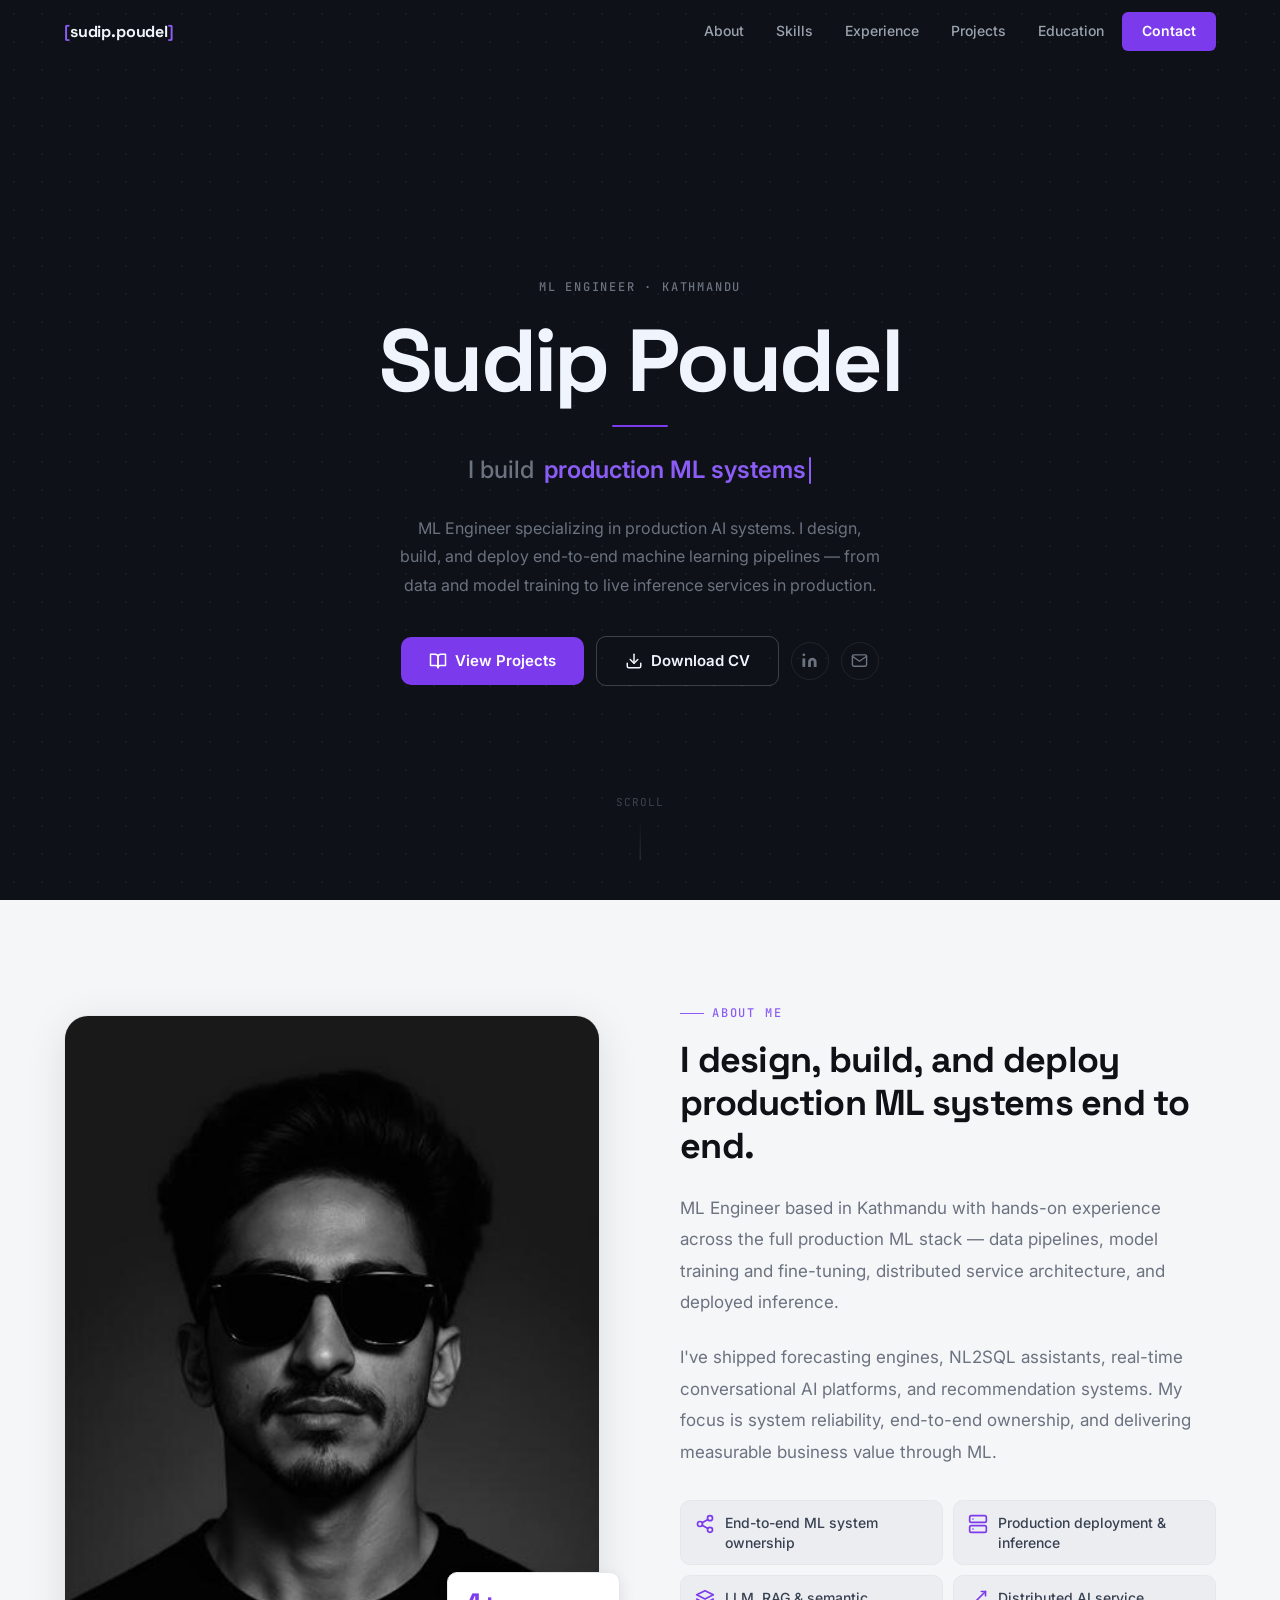
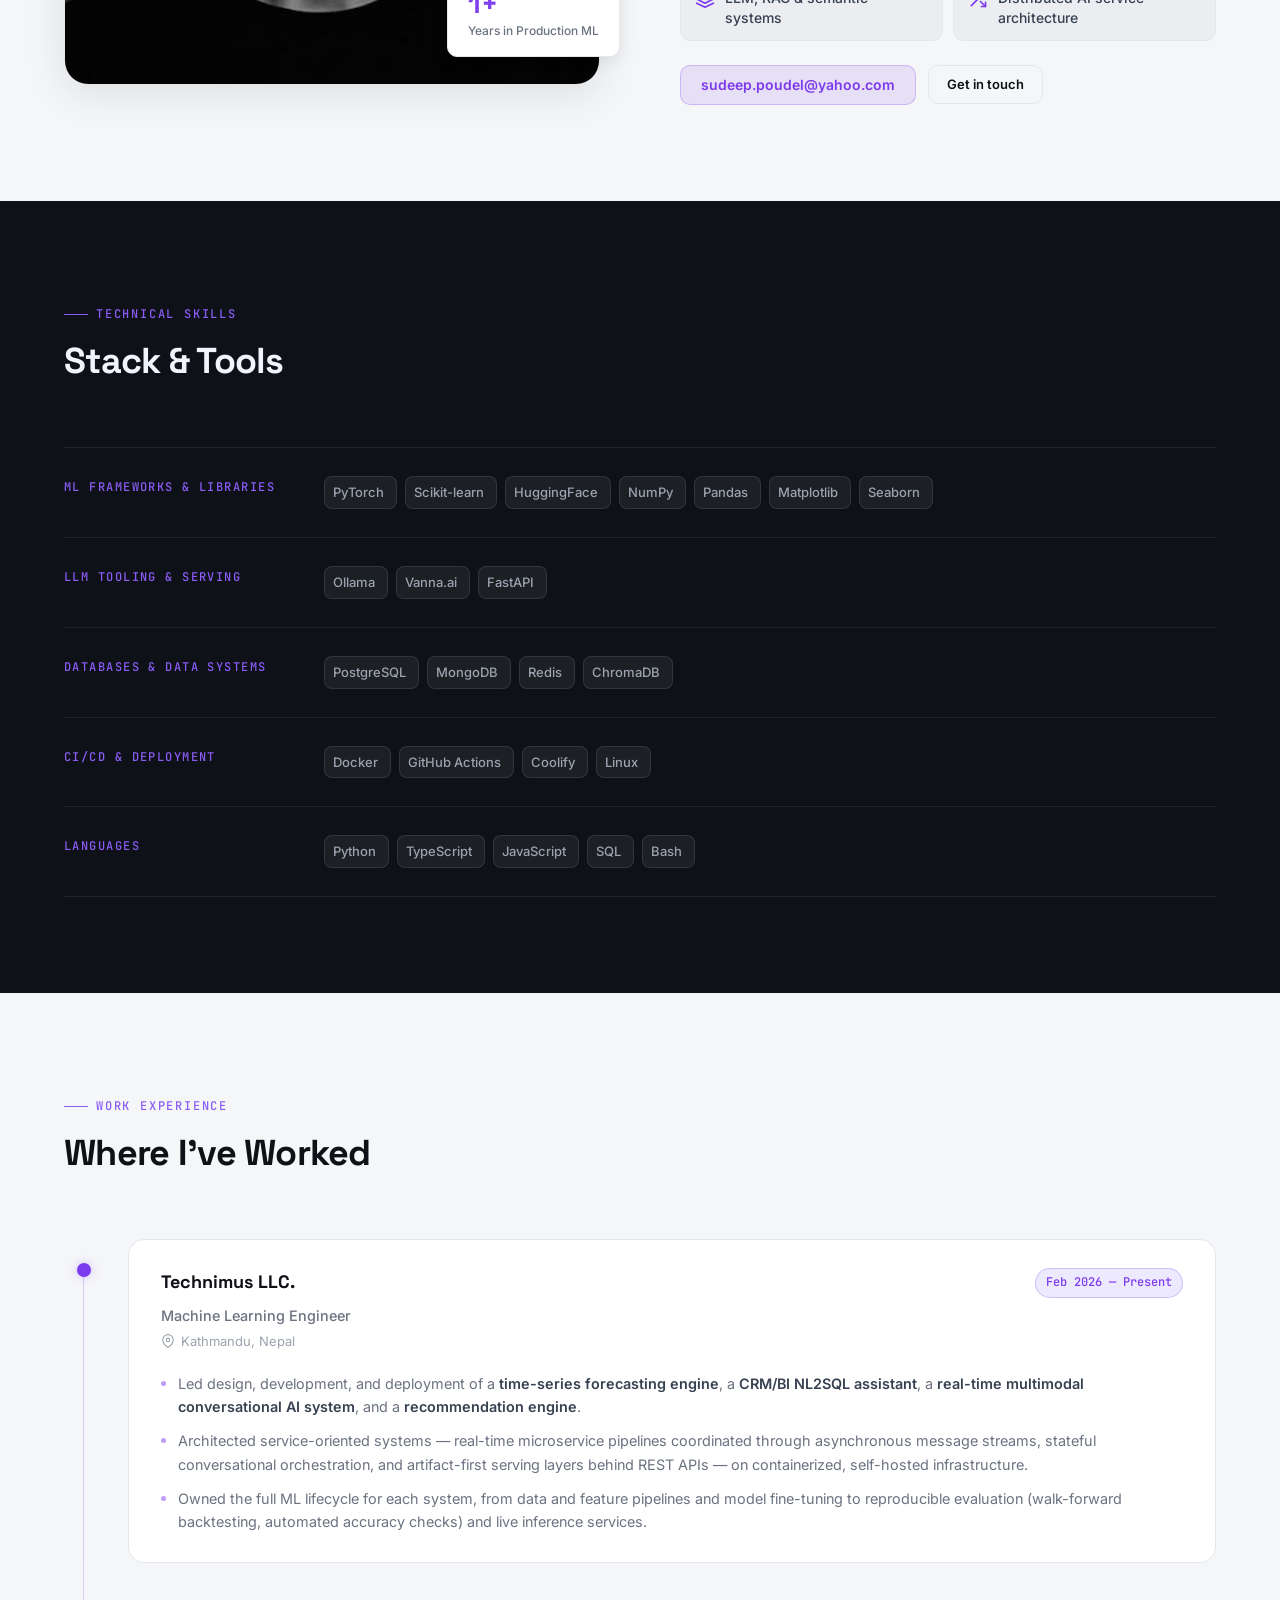
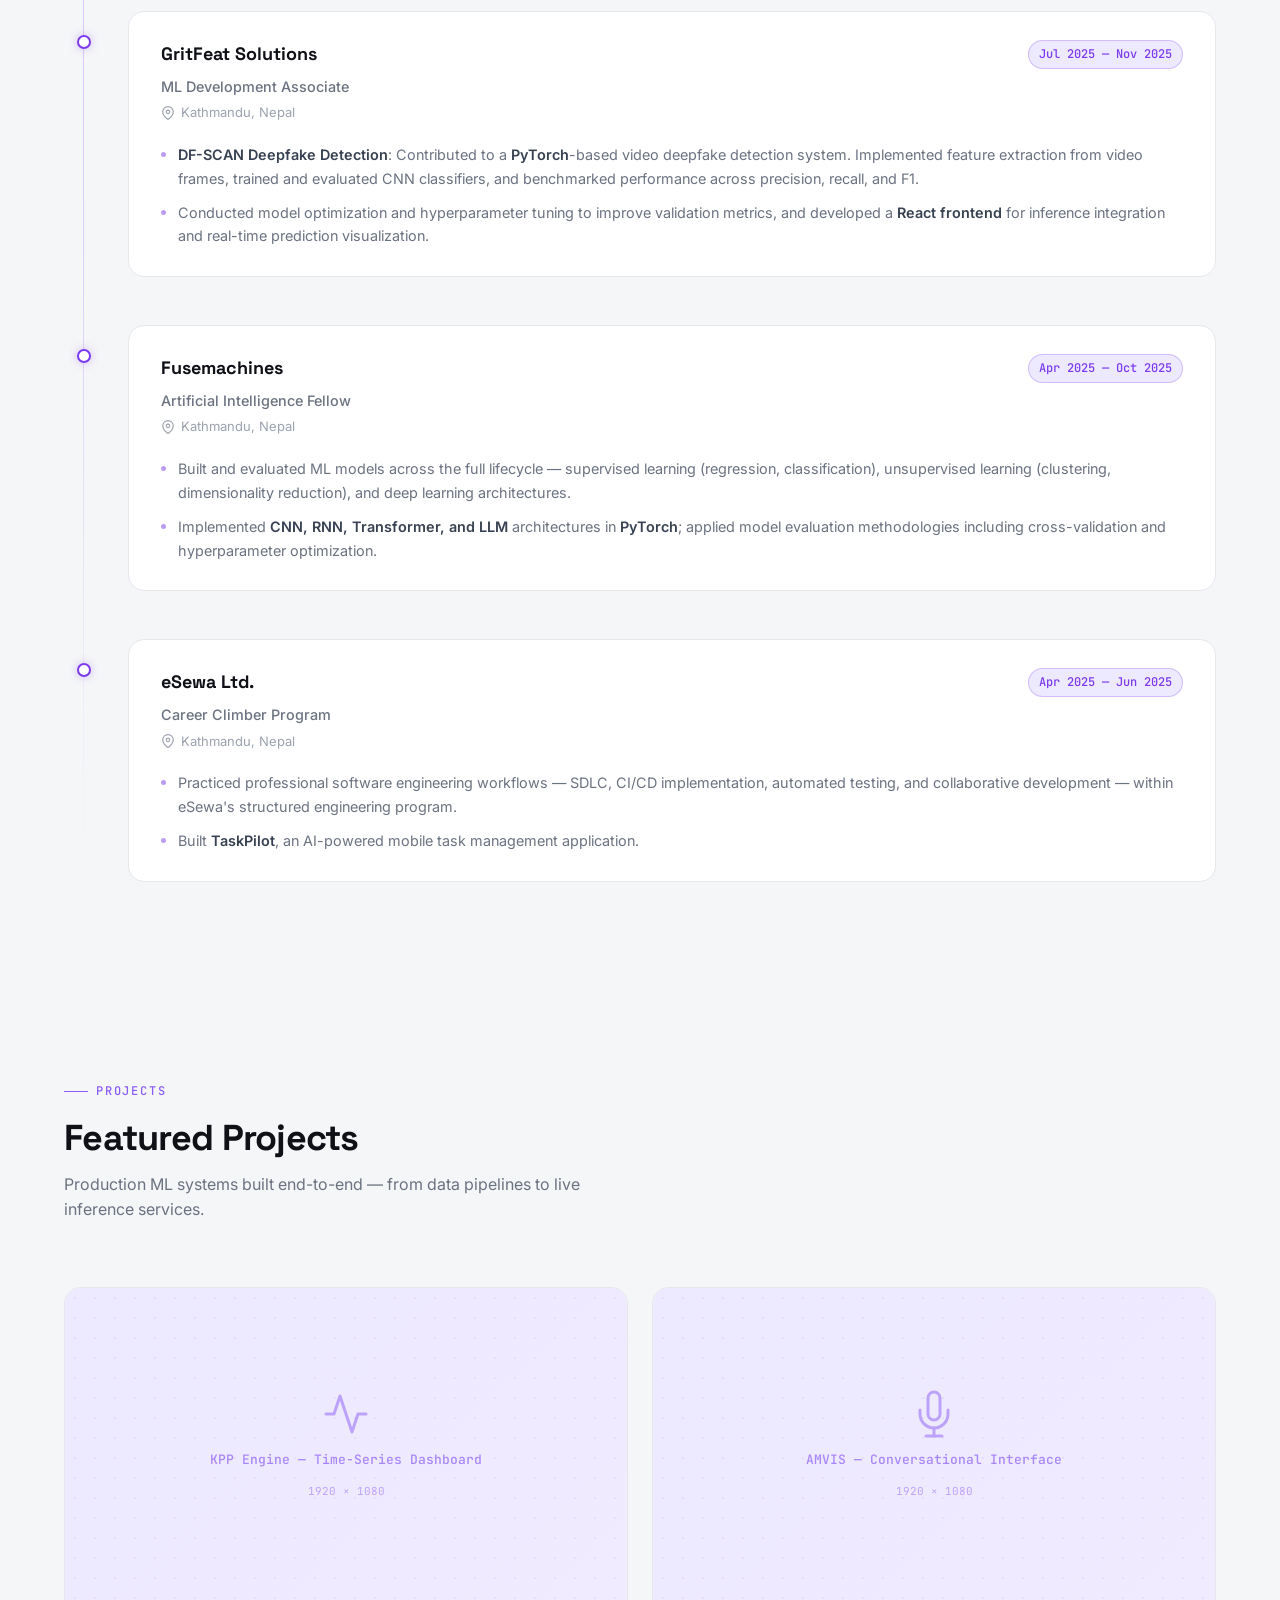
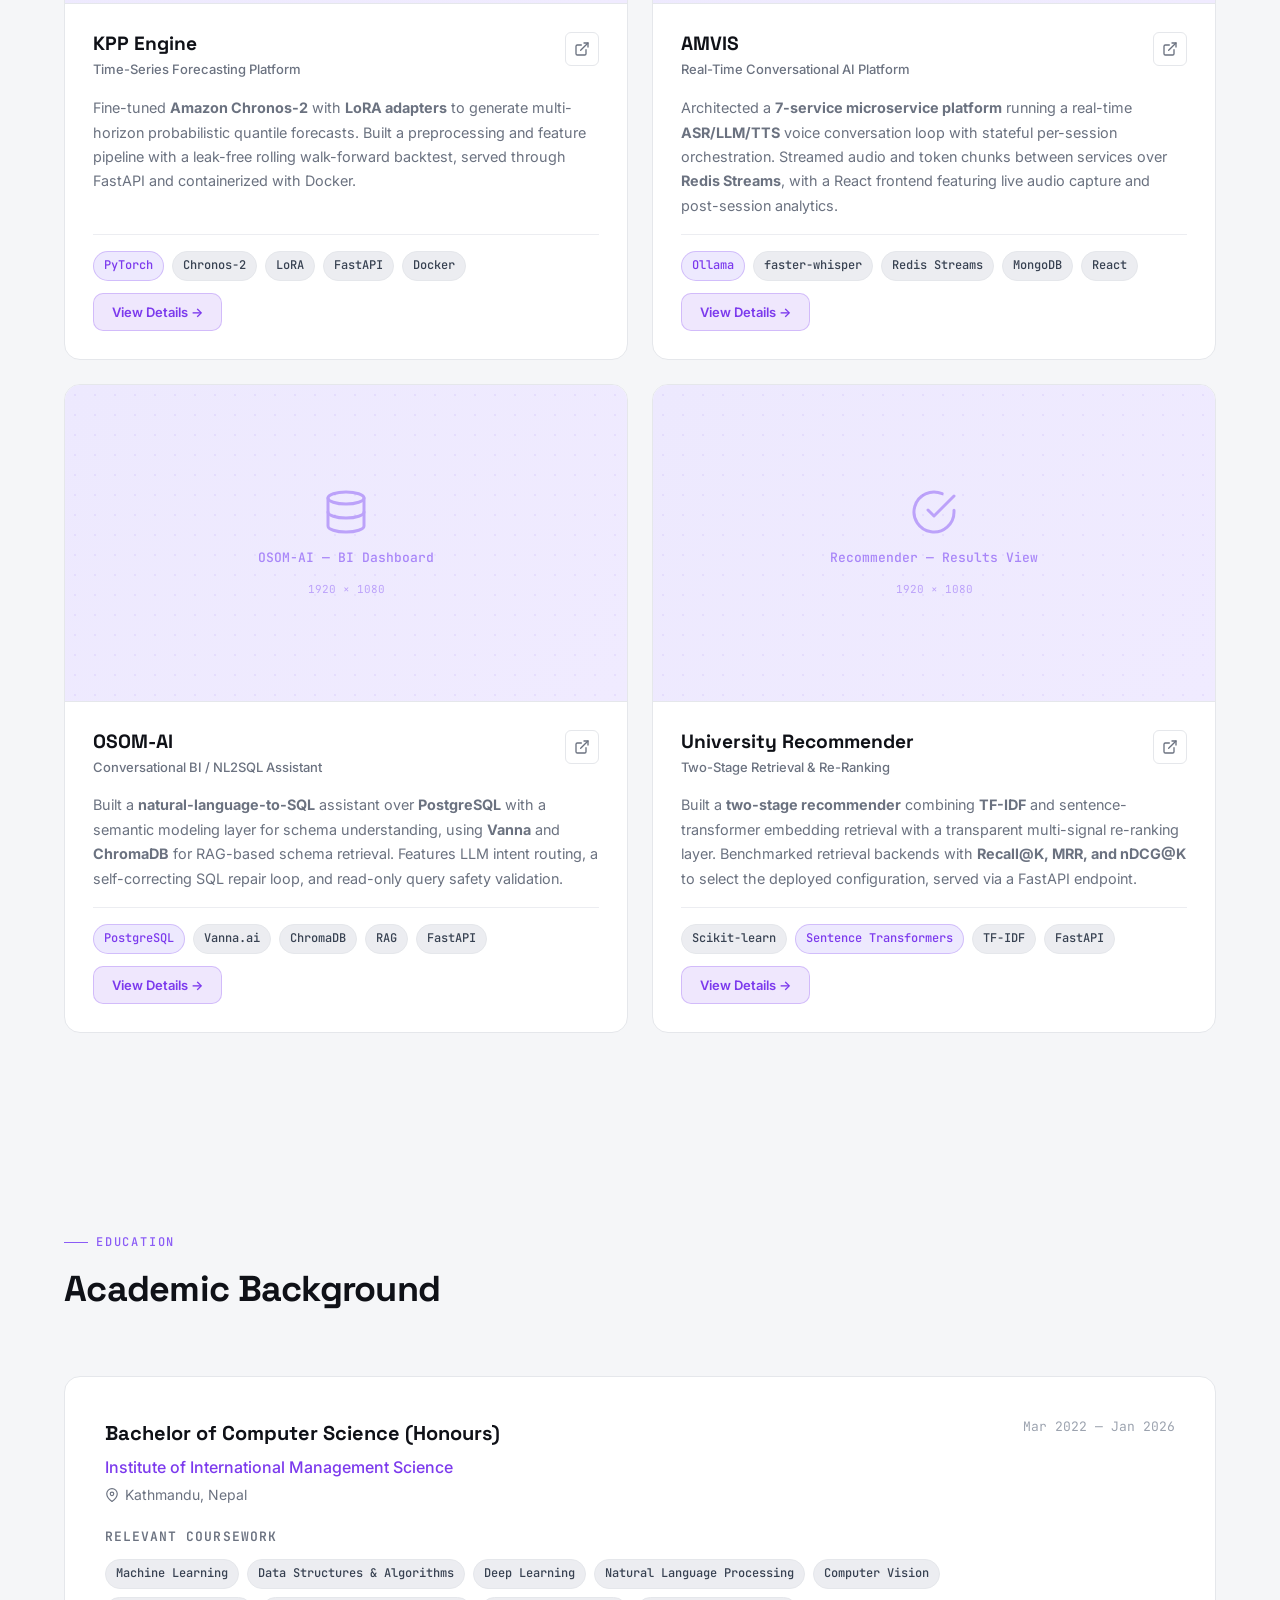
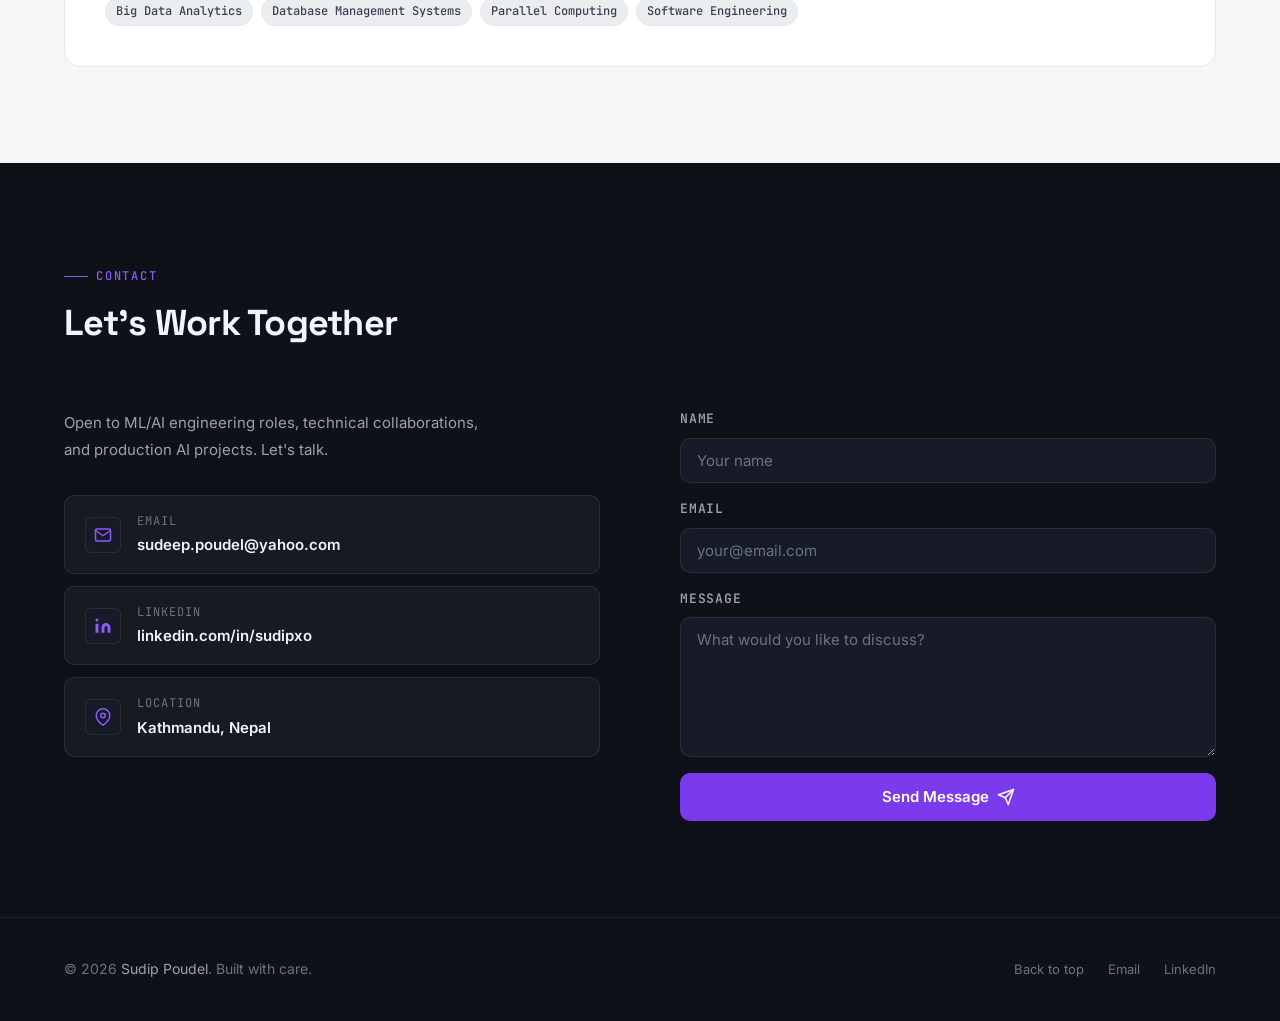
==== commit cacbf110: "ui fixes" ====
--- a/index.html
+++ b/index.html
@@ -96,38 +96,6 @@
           </div>
         </div>
 
-        <!-- Right column — production status panel -->
-        <div class="hero-right">
-          <div class="hero-status">
-            <div class="hero-status-header">
-              <div class="status-pulse"></div>
-              <span>ACTIVE DEPLOYMENTS</span>
-            </div>
-            <div class="hero-status-list">
-              <div class="status-item">
-                <div class="status-dot"></div>
-                <span class="status-name">KPP Forecasting Engine</span>
-                <span class="status-badge">LIVE</span>
-              </div>
-              <div class="status-item">
-                <div class="status-dot"></div>
-                <span class="status-name">AMVIS (Speech AI)</span>
-                <span class="status-badge">LIVE</span>
-              </div>
-              <div class="status-item">
-                <div class="status-dot"></div>
-                <span class="status-name">OSOM-AI (NL2SQL)</span>
-                <span class="status-badge">LIVE</span>
-              </div>
-              <div class="status-item">
-                <div class="status-dot"></div>
-                <span class="status-name">University Recommender</span>
-                <span class="status-badge">LIVE</span>
-              </div>
-            </div>
-            <div class="hero-status-footer">4 systems · Technimus LLC.</div>
-          </div>
-        </div>
 
       </div>
     </div>
@@ -214,52 +182,53 @@
         <div class="skill-row fade-up stagger-1">
           <span class="skill-cat-label">ML Frameworks &amp; Libraries</span>
           <div class="skill-tags tag-group">
-            <span class="badge badge-dark">PyTorch</span>
-            <span class="badge badge-dark">Scikit-learn</span>
-            <span class="badge badge-dark">HuggingFace Transformers</span>
-            <span class="badge badge-dark">NumPy</span>
-            <span class="badge badge-dark">Pandas</span>
-            <span class="badge badge-dark">Matplotlib</span>
-            <span class="badge badge-dark">Seaborn</span>
+            <div class="skill-chip"><img src="https://cdn.jsdelivr.net/gh/devicons/devicon@latest/icons/pytorch/pytorch-original.svg" class="skill-icon" alt="" onerror="this.style.display='none'" /><span>PyTorch</span></div>
+            <div class="skill-chip"><img src="https://cdn.jsdelivr.net/gh/devicons/devicon@latest/icons/scikitlearn/scikitlearn-original.svg" class="skill-icon" alt="" onerror="this.style.display='none'" /><span>Scikit-learn</span></div>
+            <div class="skill-chip"><img src="https://cdn.jsdelivr.net/gh/devicons/devicon@latest/icons/huggingface/huggingface-original.svg" class="skill-icon" alt="" onerror="this.style.display='none'" /><span>HuggingFace</span></div>
+            <div class="skill-chip"><img src="https://cdn.jsdelivr.net/gh/devicons/devicon@latest/icons/numpy/numpy-original.svg" class="skill-icon" alt="" onerror="this.style.display='none'" /><span>NumPy</span></div>
+            <div class="skill-chip"><img src="https://cdn.jsdelivr.net/gh/devicons/devicon@latest/icons/pandas/pandas-original.svg" class="skill-icon" alt="" onerror="this.style.display='none'" /><span>Pandas</span></div>
+            <div class="skill-chip"><img src="https://cdn.jsdelivr.net/gh/devicons/devicon@latest/icons/matplotlib/matplotlib-original.svg" class="skill-icon" alt="" onerror="this.style.display='none'" /><span>Matplotlib</span></div>
+            <div class="skill-chip"><span>Seaborn</span></div>
           </div>
         </div>
 
         <div class="skill-row fade-up stagger-2">
           <span class="skill-cat-label">LLM Tooling &amp; Serving</span>
           <div class="skill-tags tag-group">
-            <span class="badge badge-dark">Ollama</span>
-            <span class="badge badge-dark">Vanna.ai</span>
-            <span class="badge badge-dark">FastAPI</span>
+            <div class="skill-chip"><img src="https://cdn.simpleicons.org/ollama" class="skill-icon skill-icon-si" alt="" onerror="this.style.display='none'" /><span>Ollama</span></div>
+            <div class="skill-chip"><span>Vanna.ai</span></div>
+            <div class="skill-chip"><img src="https://cdn.jsdelivr.net/gh/devicons/devicon@latest/icons/fastapi/fastapi-original.svg" class="skill-icon" alt="" onerror="this.style.display='none'" /><span>FastAPI</span></div>
           </div>
         </div>
 
         <div class="skill-row fade-up stagger-3">
           <span class="skill-cat-label">Databases &amp; Data Systems</span>
           <div class="skill-tags tag-group">
-            <span class="badge badge-dark">PostgreSQL</span>
-            <span class="badge badge-dark">MongoDB</span>
-            <span class="badge badge-dark">Redis Streams</span>
-            <span class="badge badge-dark">ChromaDB</span>
+            <div class="skill-chip"><img src="https://cdn.jsdelivr.net/gh/devicons/devicon@latest/icons/postgresql/postgresql-original.svg" class="skill-icon" alt="" onerror="this.style.display='none'" /><span>PostgreSQL</span></div>
+            <div class="skill-chip"><img src="https://cdn.jsdelivr.net/gh/devicons/devicon@latest/icons/mongodb/mongodb-original.svg" class="skill-icon" alt="" onerror="this.style.display='none'" /><span>MongoDB</span></div>
+            <div class="skill-chip"><img src="https://cdn.jsdelivr.net/gh/devicons/devicon@latest/icons/redis/redis-original.svg" class="skill-icon" alt="" onerror="this.style.display='none'" /><span>Redis</span></div>
+            <div class="skill-chip"><span>ChromaDB</span></div>
           </div>
         </div>
 
         <div class="skill-row fade-up stagger-4">
           <span class="skill-cat-label">CI/CD &amp; Deployment</span>
           <div class="skill-tags tag-group">
-            <span class="badge badge-dark">Docker</span>
-            <span class="badge badge-dark">GitHub Actions</span>
-            <span class="badge badge-dark">Coolify</span>
-            <span class="badge badge-dark">Linux</span>
+            <div class="skill-chip"><img src="https://cdn.jsdelivr.net/gh/devicons/devicon@latest/icons/docker/docker-original.svg" class="skill-icon" alt="" onerror="this.style.display='none'" /><span>Docker</span></div>
+            <div class="skill-chip"><img src="https://cdn.jsdelivr.net/gh/devicons/devicon@latest/icons/githubactions/githubactions-original.svg" class="skill-icon" alt="" onerror="this.style.display='none'" /><span>GitHub Actions</span></div>
+            <div class="skill-chip"><span>Coolify</span></div>
+            <div class="skill-chip"><img src="https://cdn.jsdelivr.net/gh/devicons/devicon@latest/icons/linux/linux-original.svg" class="skill-icon" alt="" onerror="this.style.display='none'" /><span>Linux</span></div>
           </div>
         </div>
 
         <div class="skill-row fade-up stagger-1">
           <span class="skill-cat-label">Languages</span>
           <div class="skill-tags tag-group">
-            <span class="badge badge-dark">Python</span>
-            <span class="badge badge-dark">TypeScript/JavaScript</span>
-            <span class="badge badge-dark">SQL</span>
-            <span class="badge badge-dark">Bash</span>
+            <div class="skill-chip"><img src="https://cdn.jsdelivr.net/gh/devicons/devicon@latest/icons/python/python-original.svg" class="skill-icon" alt="" onerror="this.style.display='none'" /><span>Python</span></div>
+            <div class="skill-chip"><img src="https://cdn.jsdelivr.net/gh/devicons/devicon@latest/icons/typescript/typescript-original.svg" class="skill-icon" alt="" onerror="this.style.display='none'" /><span>TypeScript</span></div>
+            <div class="skill-chip"><img src="https://cdn.jsdelivr.net/gh/devicons/devicon@latest/icons/javascript/javascript-original.svg" class="skill-icon" alt="" onerror="this.style.display='none'" /><span>JavaScript</span></div>
+            <div class="skill-chip"><span>SQL</span></div>
+            <div class="skill-chip"><img src="https://cdn.jsdelivr.net/gh/devicons/devicon@latest/icons/bash/bash-original.svg" class="skill-icon" alt="" onerror="this.style.display='none'" /><span>Bash</span></div>
           </div>
         </div>
       </div>
--- a/css/style.css
+++ b/css/style.css
@@ -446,6 +446,39 @@
   gap: 8px;
 }
 
+/* Tech icon chips — used in skills section */
+.skill-chip {
+  display: inline-flex;
+  align-items: center;
+  gap: 6px;
+  padding: 5px 12px 5px 8px;
+  background: rgba(255, 255, 255, 0.06);
+  border: 1px solid rgba(255, 255, 255, 0.1);
+  border-radius: 8px;
+  font-size: 0.8125rem;
+  font-weight: 500;
+  color: var(--text-inv-1);
+  transition: border-color 0.2s, background 0.2s, color 0.2s;
+  cursor: default;
+}
+
+.skill-chip:hover {
+  border-color: rgba(255, 255, 255, 0.2);
+  background: rgba(255, 255, 255, 0.1);
+  color: var(--text-inv-0);
+}
+
+.skill-icon {
+  width: 18px;
+  height: 18px;
+  object-fit: contain;
+  flex-shrink: 0;
+}
+
+.skill-icon-si {
+  filter: brightness(0) invert(0.65);
+}
+
 /* ============================================================
    PLACEHOLDER IMAGES
    ============================================================ */
@@ -522,17 +555,20 @@
 .hero-inner {
   position: relative;
   z-index: 1;
-  display: grid;
-  grid-template-columns: 55fr 45fr;
-  gap: 64px;
-  align-items: center;
+  display: flex;
+  flex-direction: column;
+  align-items: center;
+  text-align: center;
   width: 100%;
-}
-
-/* Left column */
+  max-width: 680px;
+  margin: 0 auto;
+}
+
 .hero-left {
   display: flex;
   flex-direction: column;
+  align-items: center;
+  width: 100%;
 }
 
 .hero-eyebrow {
@@ -558,13 +594,14 @@
   width: 56px;
   height: 2px;
   background: var(--accent);
-  margin: 20px 0 24px;
+  margin: 20px auto 24px;
   border-radius: 2px;
 }
 
 .hero-role-wrap {
   display: flex;
   align-items: center;
+  justify-content: center;
   gap: 10px;
   margin-bottom: 24px;
   min-height: 36px;
@@ -611,6 +648,7 @@
 .hero-actions {
   display: flex;
   align-items: center;
+  justify-content: center;
   gap: 12px;
   flex-wrap: wrap;
 }
@@ -619,7 +657,6 @@
   display: flex;
   align-items: center;
   gap: 12px;
-  margin-left: 4px;
 }
 
 .hero-link {
@@ -1055,6 +1092,45 @@
 }
 
 .exp-bullet strong { color: var(--text-1); font-weight: 600; }
+
+.exp-company-wrap {
+  display: flex;
+  align-items: center;
+  gap: 10px;
+}
+
+.exp-logo {
+  width: 36px;
+  height: 36px;
+  border-radius: 8px;
+  object-fit: cover;
+  border: 1px solid var(--border);
+  flex-shrink: 0;
+}
+
+.exp-photos {
+  display: flex;
+  gap: 10px;
+  margin-top: 20px;
+  padding-top: 16px;
+  border-top: 1px solid var(--border);
+  flex-wrap: wrap;
+}
+
+.exp-photo {
+  height: 140px;
+  width: auto;
+  max-width: 240px;
+  border-radius: var(--radius-sm);
+  border: 1px solid var(--border);
+  object-fit: cover;
+  transition: transform 0.2s, box-shadow 0.2s;
+}
+
+.exp-photo:hover {
+  transform: scale(1.02);
+  box-shadow: var(--shadow-md);
+}
 
 /* ============================================================
    PROJECTS  (light bg)
@@ -1665,8 +1741,6 @@
    RESPONSIVE
    ============================================================ */
 @media (max-width: 1024px) {
-  .hero-inner { grid-template-columns: 1fr; gap: 48px; }
-  .hero-right { display: none; }
   .about-grid { grid-template-columns: 1fr; gap: 48px; }
   .about-image-wrap { max-width: 400px; margin: 0 auto; order: 1; }
   .about-content { order: 2; }
@@ -1691,7 +1765,7 @@
   .screenshots-grid { grid-template-columns: 1fr; }
   .features-grid { grid-template-columns: 1fr; }
   .results-grid { grid-template-columns: repeat(2, 1fr); }
-  .hero-actions { flex-direction: column; align-items: flex-start; }
+  .hero-actions { flex-direction: column; align-items: center; }
 }
 
 @media (max-width: 480px) {
@@ -1699,5 +1773,4 @@
   :root { --section-py: 48px; }
   .results-grid { grid-template-columns: 1fr; }
   .project-meta { flex-direction: column; gap: 12px; }
-  .hero-status { display: block; }
-}
+}
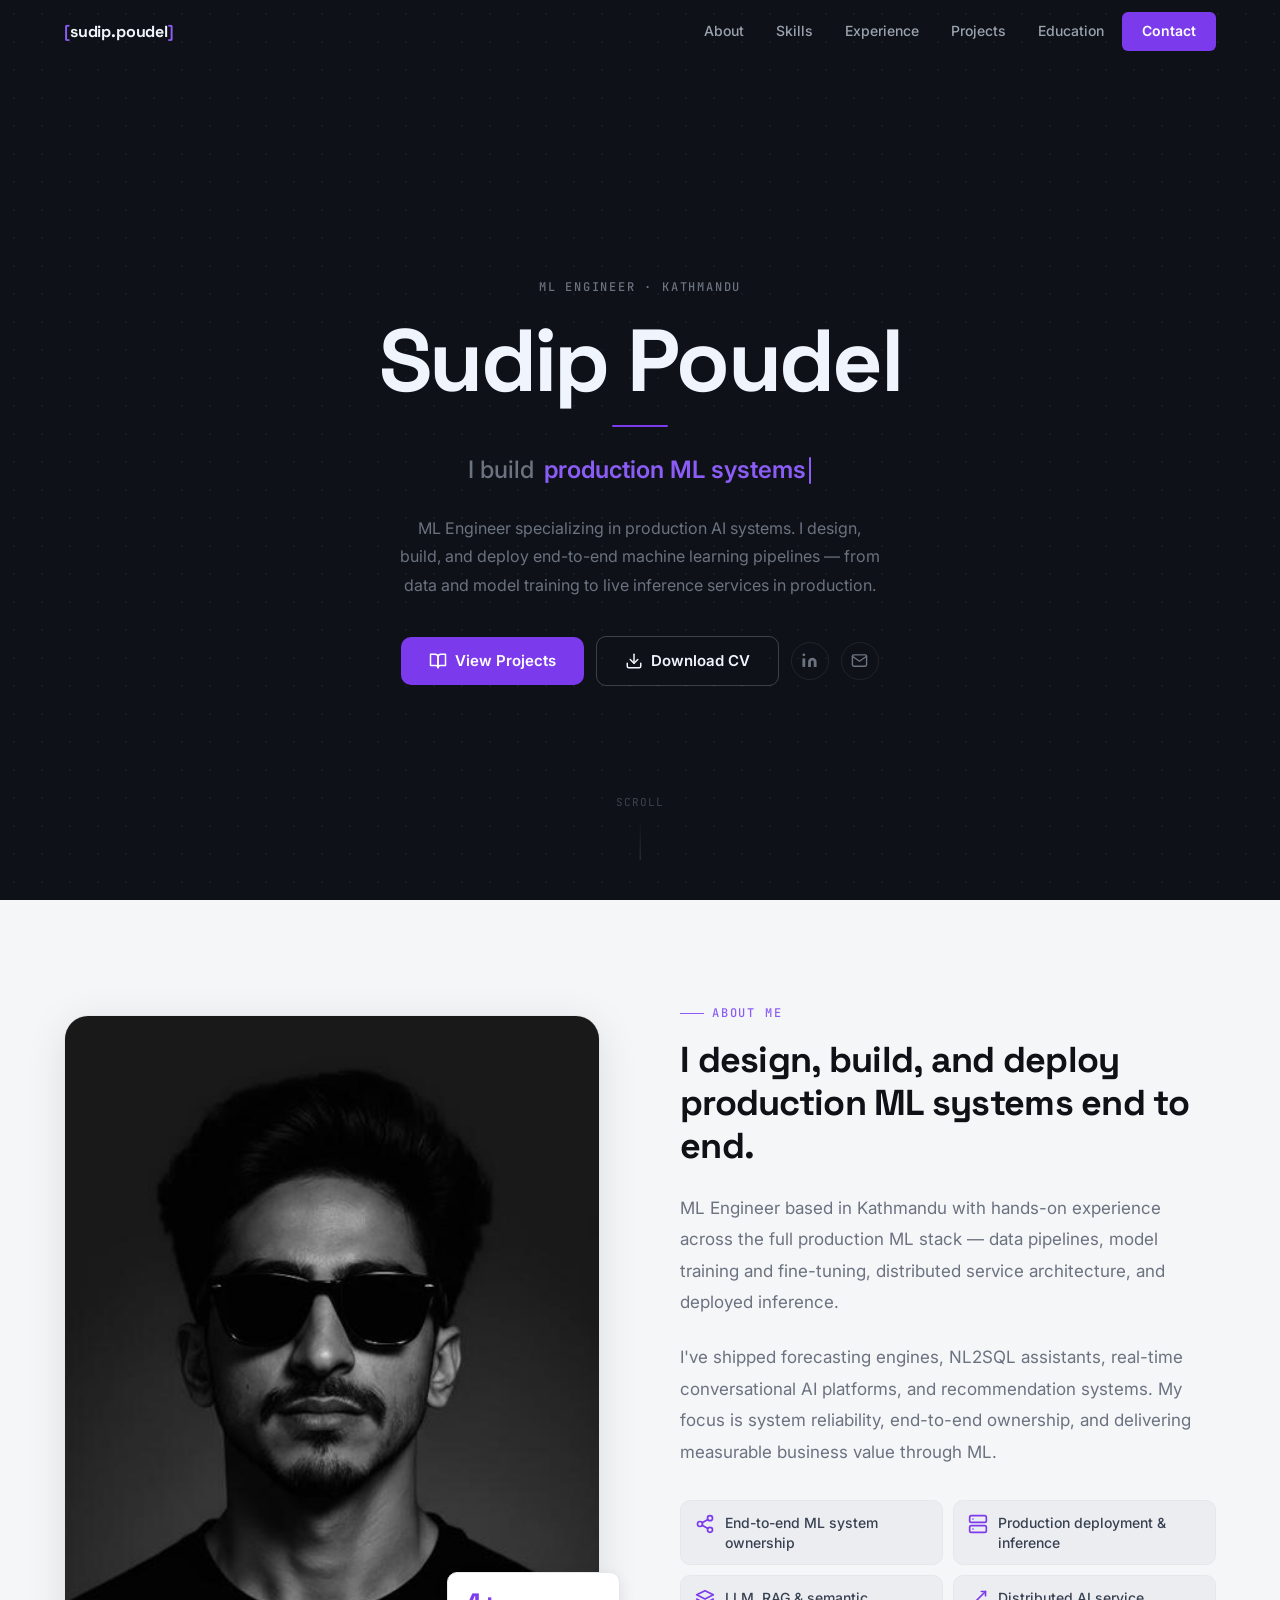
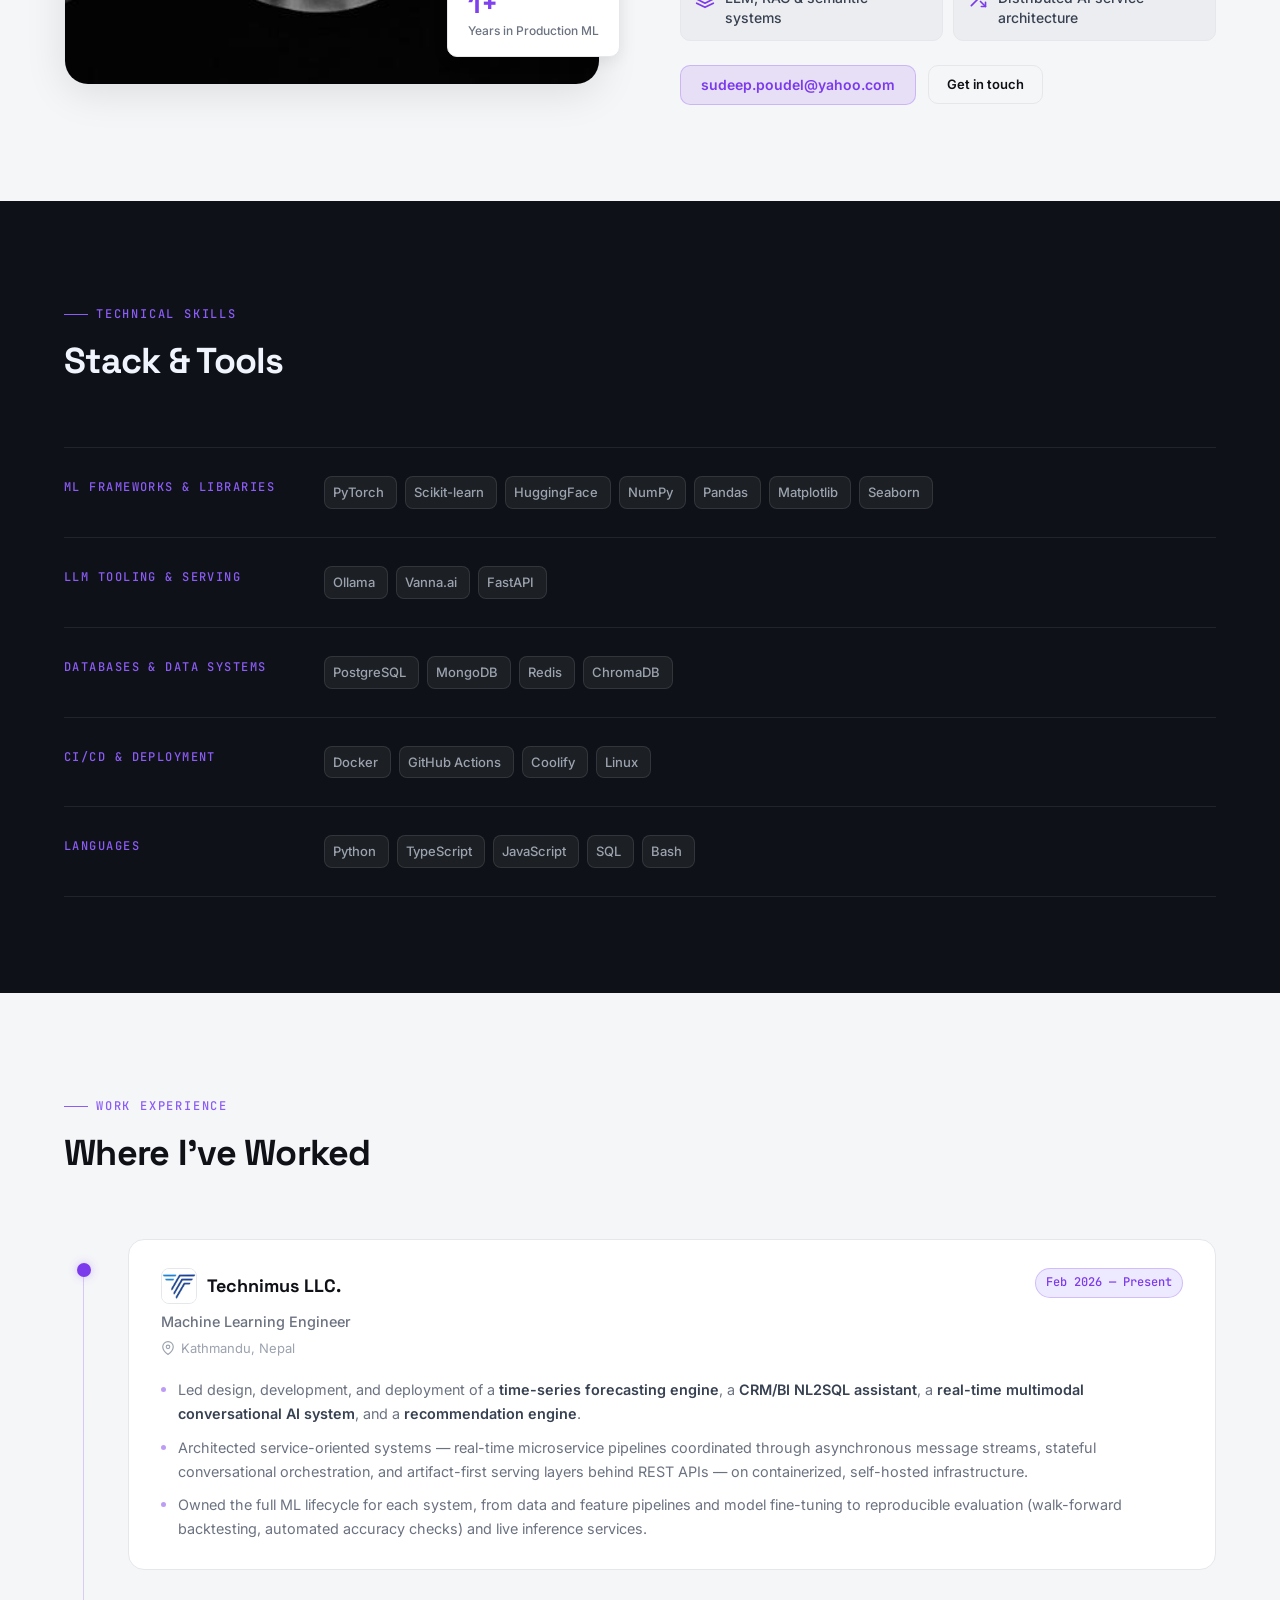
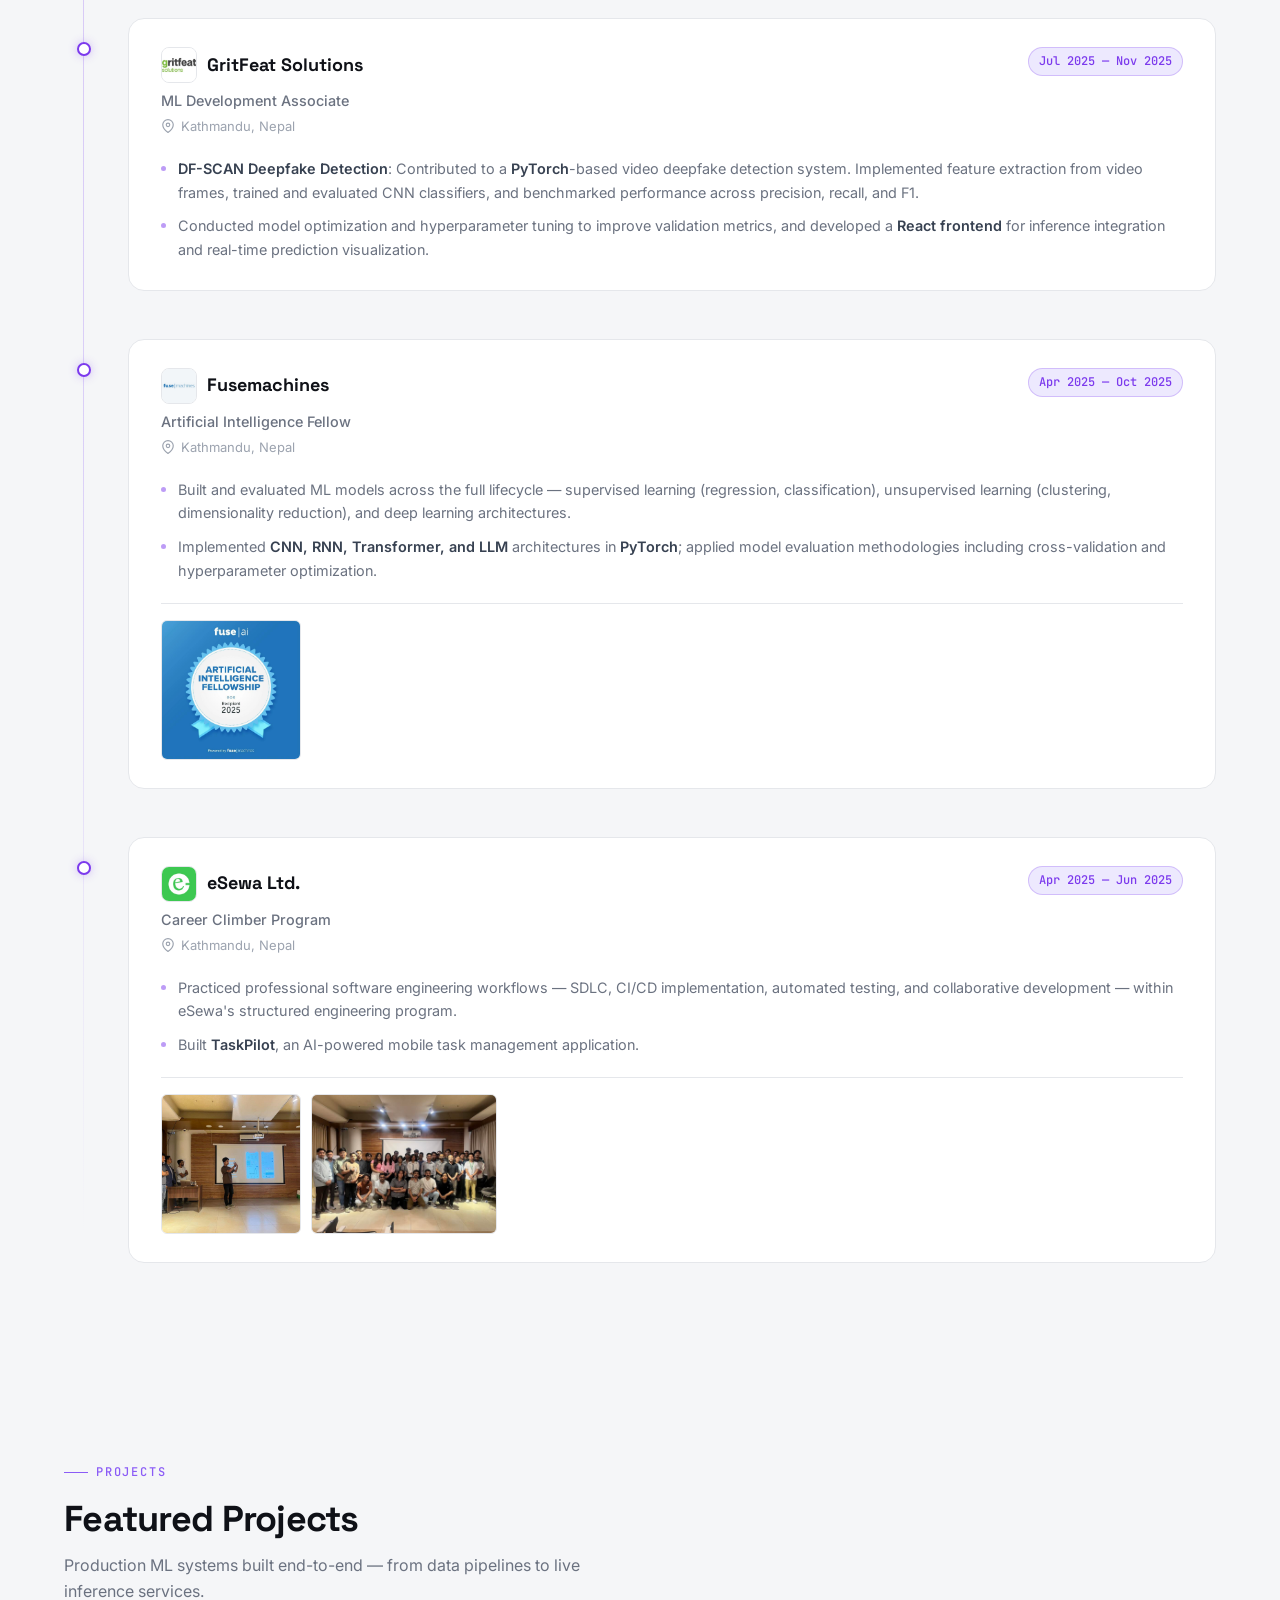
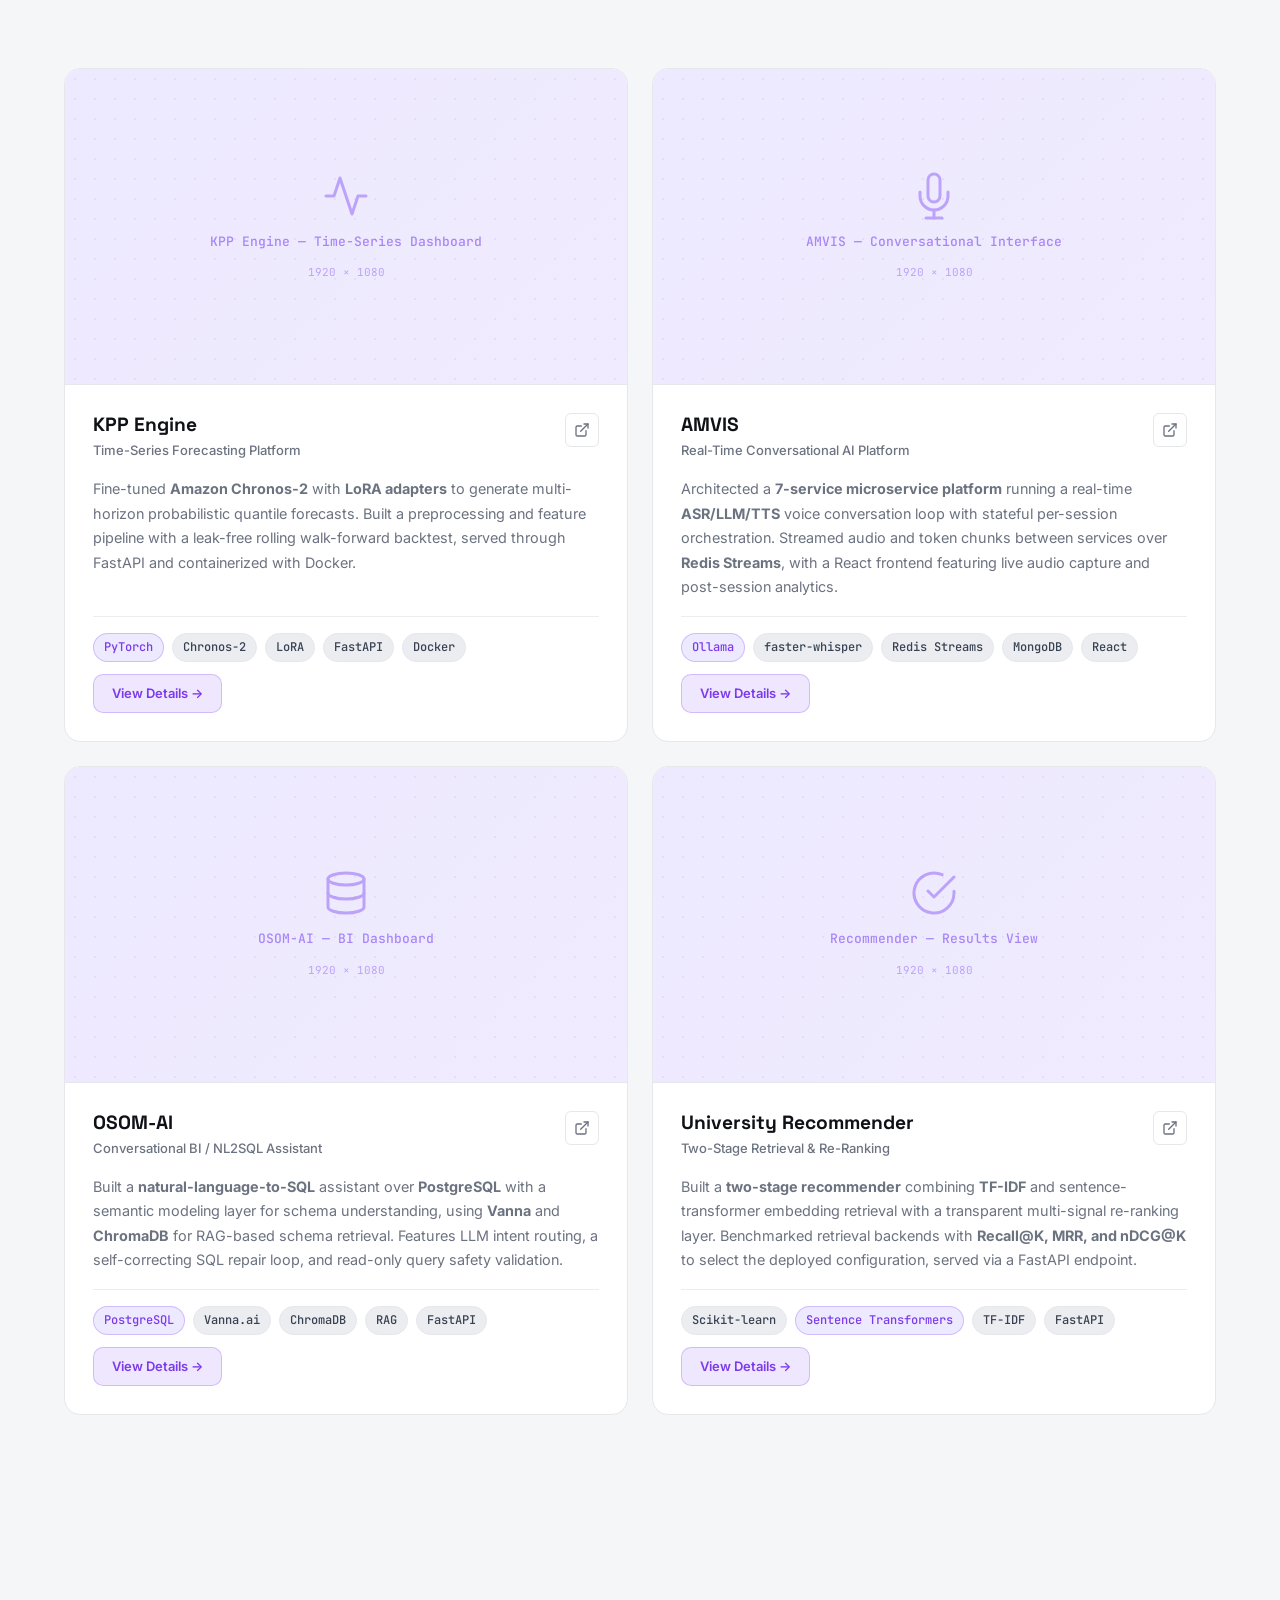
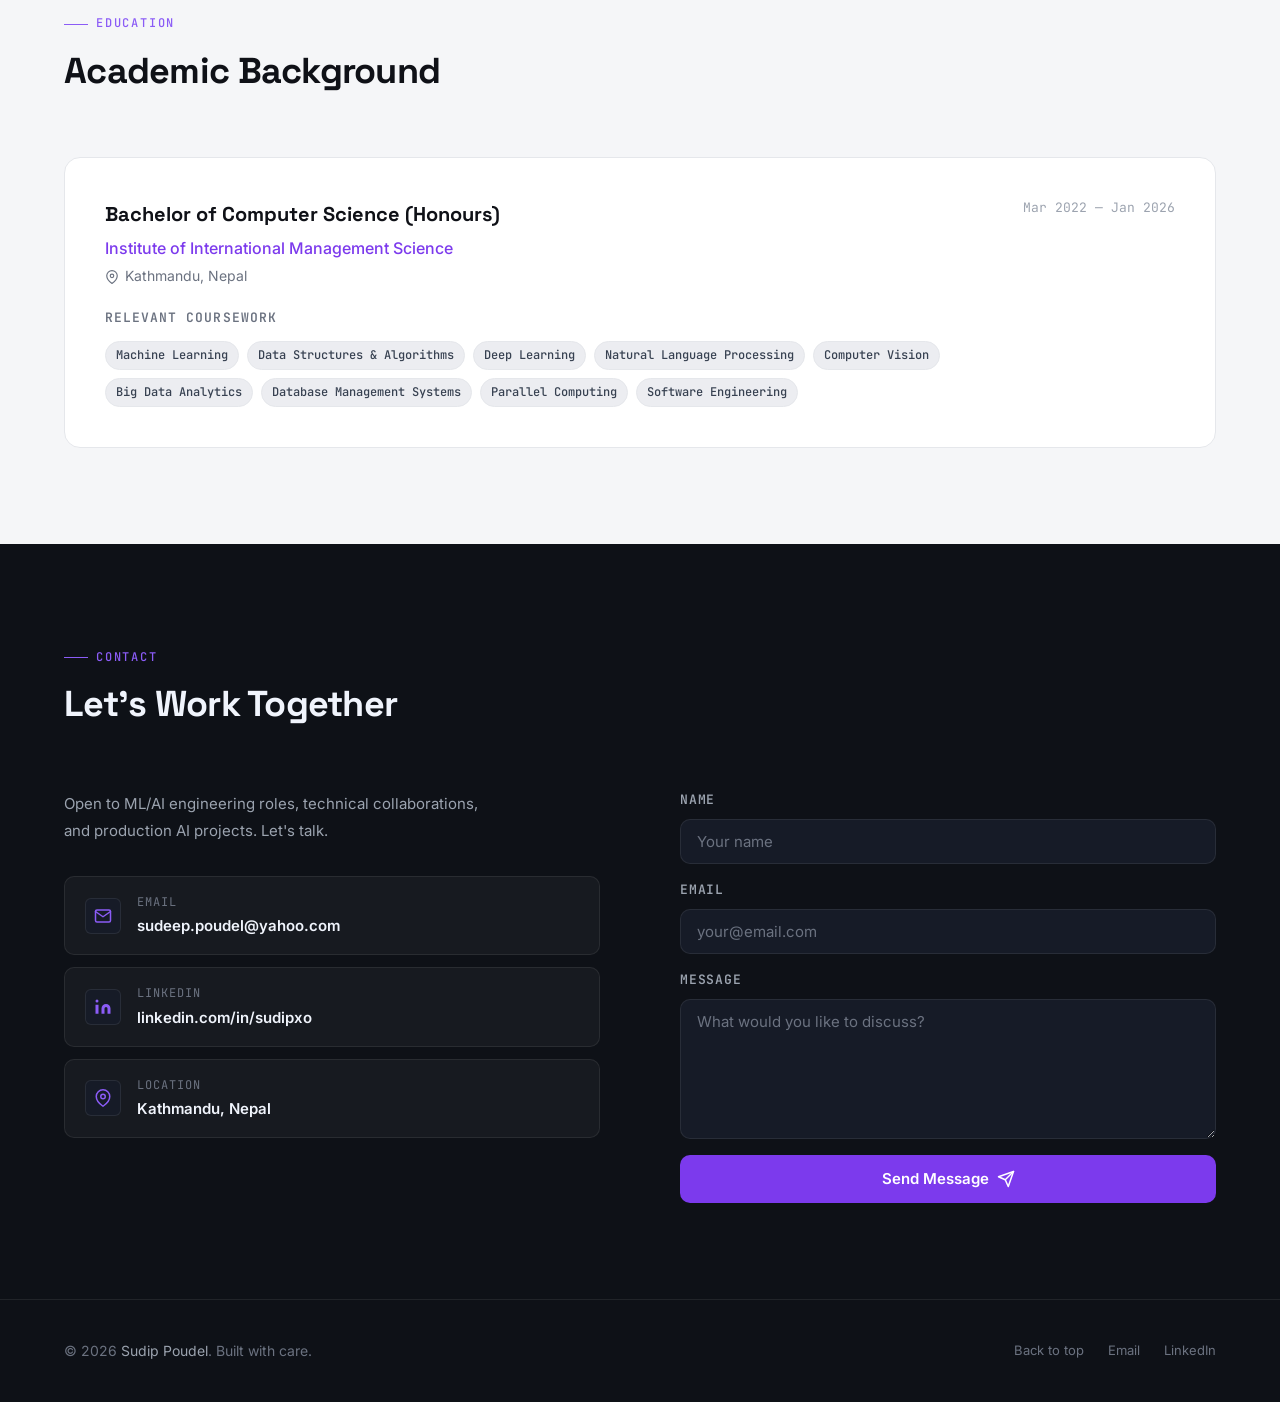
==== commit ac7b6fbc: "Remove deployments panel, add real tech icons and experience media - Hero: removed active deployment" ====
--- a/index.html
+++ b/index.html
@@ -254,7 +254,10 @@
           </div>
           <div class="card exp-card">
             <div class="exp-header">
-              <span class="exp-company">Technimus LLC.</span>
+              <div class="exp-company-wrap">
+                <img src="assets/technimus-logo.jpeg" class="exp-logo" alt="" />
+                <span class="exp-company">Technimus LLC.</span>
+              </div>
               <span class="exp-period">Feb 2026 — Present</span>
             </div>
             <div class="exp-role">Machine Learning Engineer</div>
@@ -277,7 +280,10 @@
           </div>
           <div class="card exp-card">
             <div class="exp-header">
-              <span class="exp-company">GritFeat Solutions</span>
+              <div class="exp-company-wrap">
+                <img src="assets/gritfeat-logo.jpeg" class="exp-logo" alt="" />
+                <span class="exp-company">GritFeat Solutions</span>
+              </div>
               <span class="exp-period">Jul 2025 — Nov 2025</span>
             </div>
             <div class="exp-role">ML Development Associate</div>
@@ -299,7 +305,10 @@
           </div>
           <div class="card exp-card">
             <div class="exp-header">
-              <span class="exp-company">Fusemachines</span>
+              <div class="exp-company-wrap">
+                <img src="assets/fuse-machines-logo.jpeg" class="exp-logo" alt="" />
+                <span class="exp-company">Fusemachines</span>
+              </div>
               <span class="exp-period">Apr 2025 — Oct 2025</span>
             </div>
             <div class="exp-role">Artificial Intelligence Fellow</div>
@@ -311,6 +320,9 @@
               <div class="exp-bullet">Built and evaluated ML models across the full lifecycle — supervised learning (regression, classification), unsupervised learning (clustering, dimensionality reduction), and deep learning architectures.</div>
               <div class="exp-bullet">Implemented <strong>CNN, RNN, Transformer, and LLM</strong> architectures in <strong>PyTorch</strong>; applied model evaluation methodologies including cross-validation and hyperparameter optimization.</div>
             </div>
+            <div class="exp-photos">
+              <img src="assets/fusemachines-fellowship-badge.jpeg" class="exp-photo" alt="AI Fellowship Recipient 2025" />
+            </div>
           </div>
         </div>
 
@@ -321,7 +333,10 @@
           </div>
           <div class="card exp-card">
             <div class="exp-header">
-              <span class="exp-company">eSewa Ltd.</span>
+              <div class="exp-company-wrap">
+                <img src="assets/esewa-logo.jpeg" class="exp-logo" alt="" />
+                <span class="exp-company">eSewa Ltd.</span>
+              </div>
               <span class="exp-period">Apr 2025 — Jun 2025</span>
             </div>
             <div class="exp-role">Career Climber Program</div>
@@ -332,6 +347,10 @@
             <div class="exp-bullets">
               <div class="exp-bullet">Practiced professional software engineering workflows — SDLC, CI/CD implementation, automated testing, and collaborative development — within eSewa's structured engineering program.</div>
               <div class="exp-bullet">Built <strong>TaskPilot</strong>, an AI-powered mobile task management application.</div>
+            </div>
+            <div class="exp-photos">
+              <img src="assets/esewa-presenting.jpeg" class="exp-photo" alt="Presenting TaskPilot at eSewa" />
+              <img src="assets/esewa-career-climber-program-group-photo.jpeg" class="exp-photo" alt="Career Climber Program cohort" />
             </div>
           </div>
         </div>
